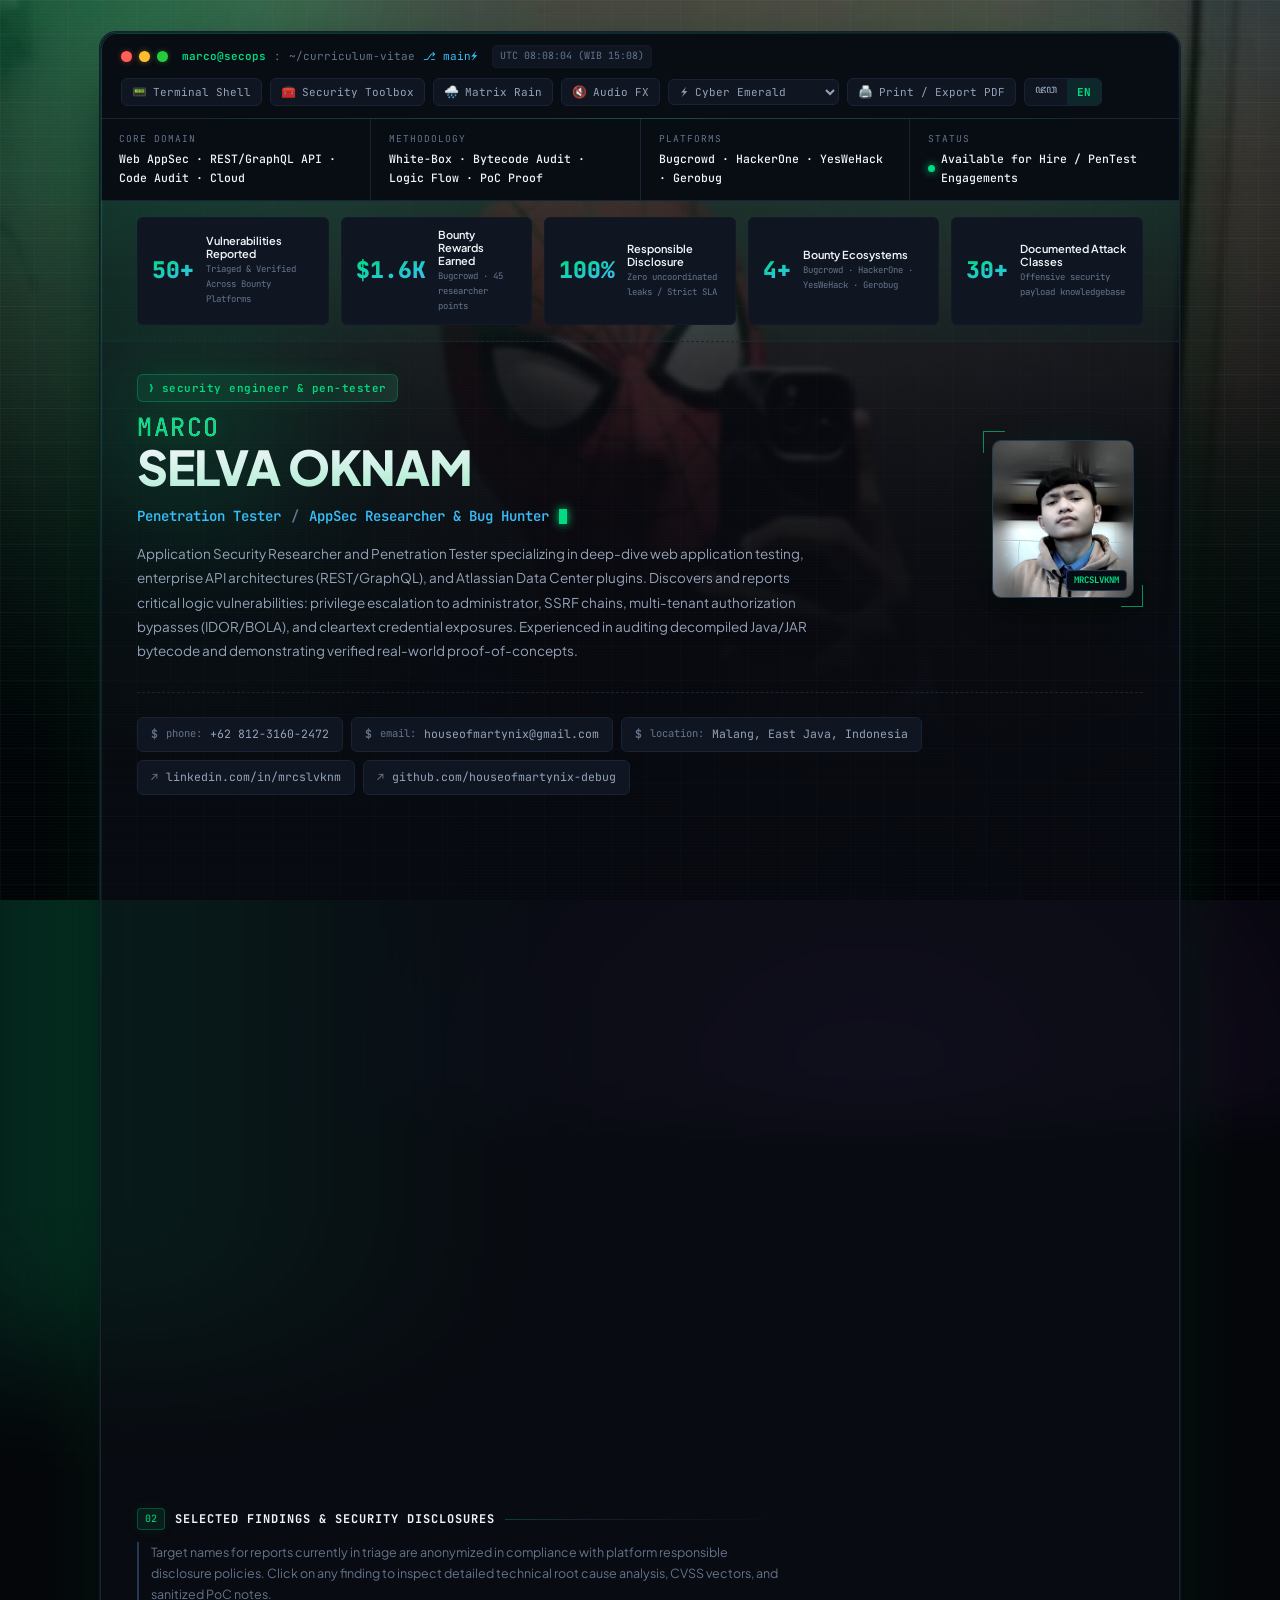
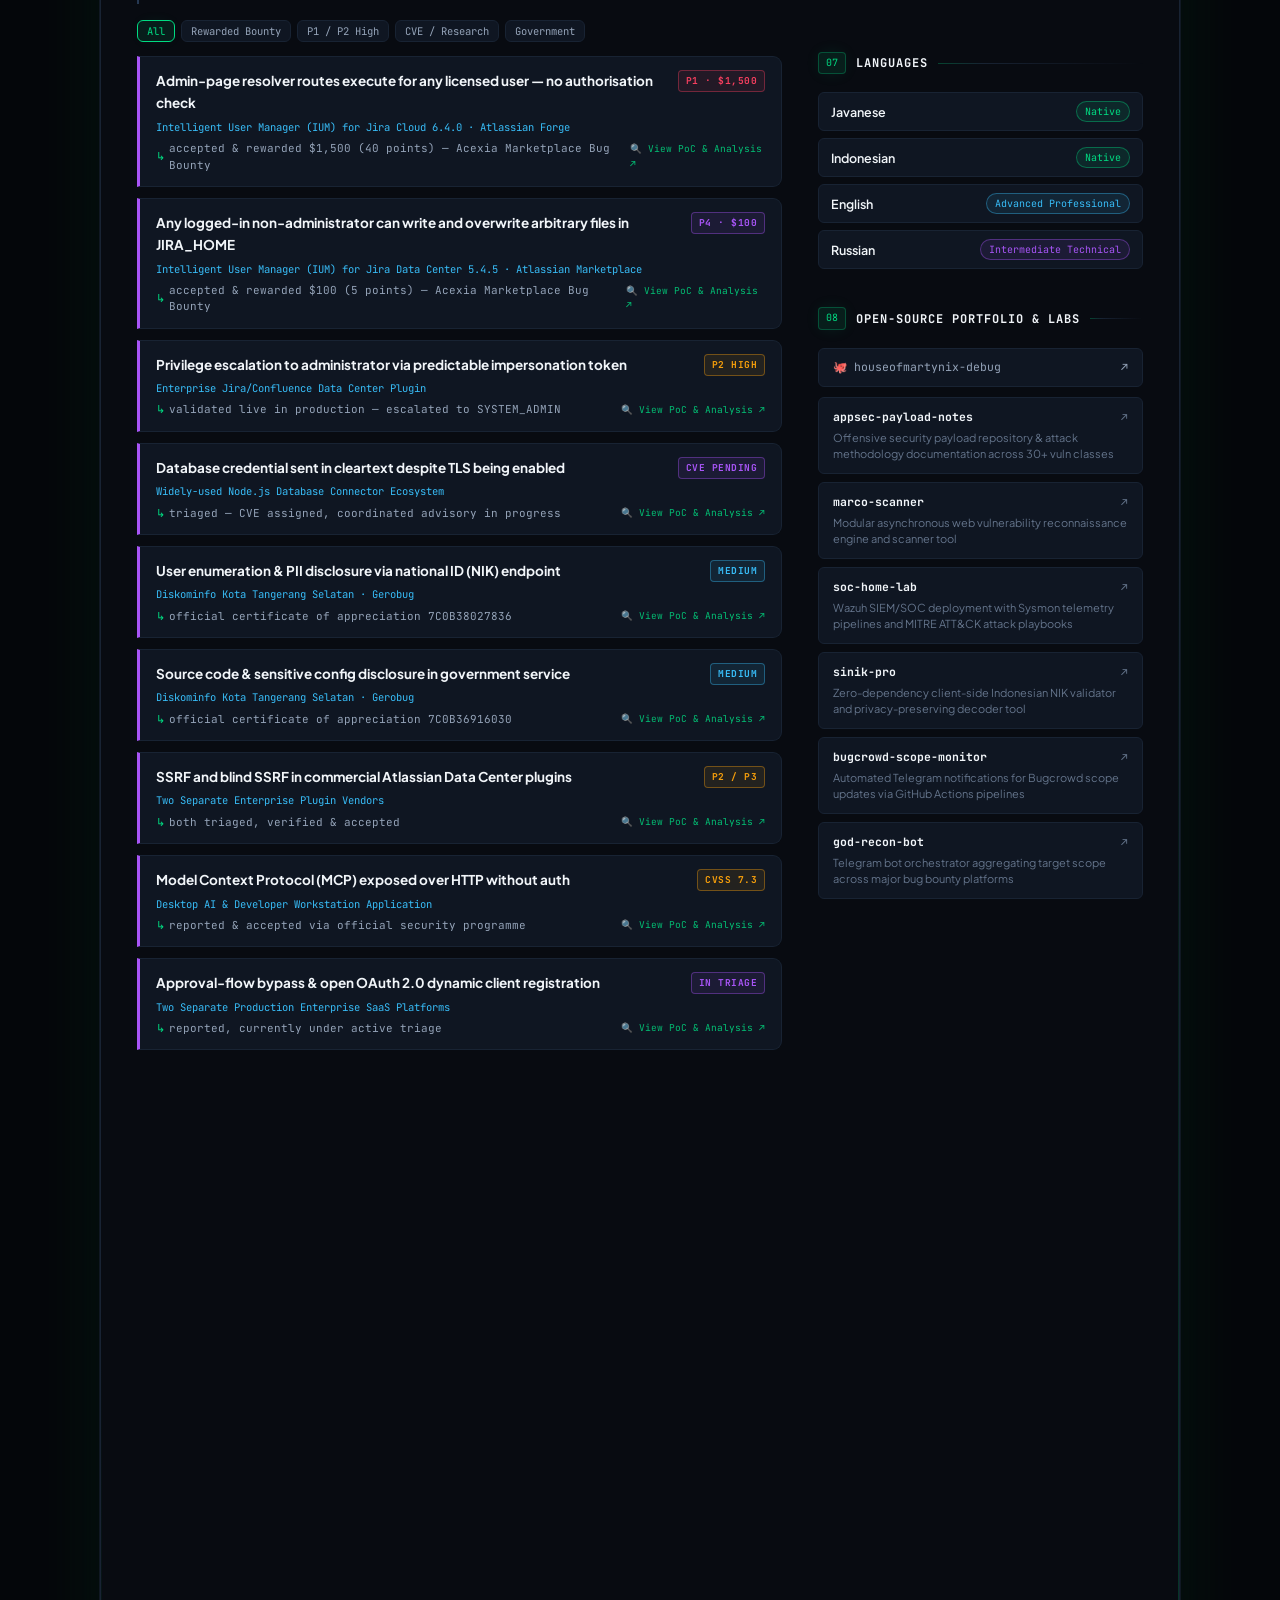
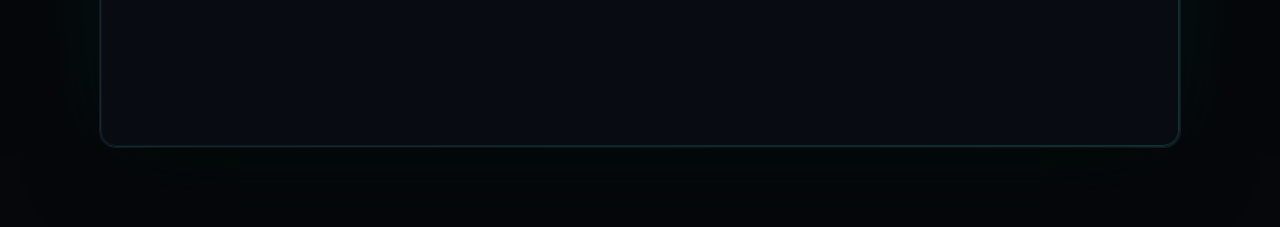
==== en/index.html @ aedea0de "Add the masked-portrait backdrop; correct FND-01 to P1 Critical Backdrop - New .ambient-photo layer " ====
<!DOCTYPE html>
<html lang="en">
<head>
<meta charset="UTF-8">
<meta name="viewport" content="width=device-width, initial-scale=1.0">
<title>Marco Selva Oknam — Penetration Tester · AppSec Researcher & Bug Hunter</title>
<meta name="description" content="Marco Selva Oknam — Application Security Researcher, Penetration Tester &amp; Bug Bounty Hunter.">
<link rel="preconnect" href="https://fonts.googleapis.com">
<link rel="preconnect" href="https://fonts.gstatic.com" crossorigin>
<link href="https://fonts.googleapis.com/css2?family=JetBrains+Mono:ital,wght@0,400;0,500;0,600;0,700;1,400&family=Plus+Jakarta+Sans:ital,wght@0,300;0,400;0,500;0,600;0,700;0,800;1,400&family=Noto+Sans+Javanese:wght@400;500;600;700&display=swap" rel="stylesheet">
<style>/* ==========================================================================
   MARCO SELVA OKNAM — ELITE CYBERSECURITY & DEV TERMINAL DESIGN SYSTEM
   --------------------------------------------------------------------------
   Layer map
     0. Reset & tokens
     1. Theme palettes (emerald · cyberpunk · stealth · amber · crimson · paper)
     2. Keyframes
     3. Ambient background stack (aurora → grid → scanline → vignette → grain)
     4. Chrome: shell, bars, telemetry, stats
     5. Content: hero, sections, cards, widgets
     6. Overlays: toolbox, modal, CLI drawer
     7. Responsive · reduced motion · print
   ========================================================================== */

*,*::before,*::after{margin:0;padding:0;box-sizing:border-box}

/* ==========================================================================
   1. THEME PALETTES
   ========================================================================== */

:root, [data-theme="emerald"]{
  --bg:#05070b;
  --bg-deep:#020306;
  --shell:#0b0f17;
  --glass:rgba(11,15,23,0.64);
  --bar:#080c13;
  --well:#080c12;
  --well-deep:#05080c;
  --panel:#0f1622;
  --panel-hover:#151e2e;
  --panel-active:#1b283d;
  --border:#182333;
  --border-focus:#253852;
  --border-subtle:#121a26;
  --overlay:rgba(2,4,8,0.84);

  --accent:#00dc82;
  --accent-dim:rgba(0,220,130,0.09);
  --accent-glow:rgba(0,220,130,0.28);
  --accent-text:#000000;

  --cyan:#38bdf8;
  --cyan-dim:rgba(56,189,248,0.09);

  --purple:#a855f7;
  --purple-dim:rgba(168,85,247,0.09);

  --amber:#f59e0b;
  --amber-dim:rgba(245,158,11,0.09);

  --rose:#f43f5e;
  --rose-dim:rgba(244,63,94,0.09);

  --text:#f1f5f9;
  --text-muted:#94a3b8;
  --text-dim:#64748b;
  --code-text:#e2e8f0;

  /* ambient background */
  --aurora-1:rgba(0,220,130,0.20);
  --aurora-2:rgba(56,189,248,0.15);
  --aurora-3:rgba(168,85,247,0.13);
  --grid-line:rgba(148,163,184,0.05);
  --grid-size:34px;
  --scan:rgba(255,255,255,0.016);
  --vignette:rgba(1,2,5,0.92);
  --grain:0.030;
  --sheen:rgba(255,255,255,0.055);
  --halo:rgba(0,220,130,0.22);

  /* Portrait backdrop. --bg-deep is per-theme, so the veil re-tints itself. */
  --photo-opacity:1;
  --photo-veil:color-mix(in srgb, var(--bg-deep) 82%, transparent);

  --mono:'JetBrains Mono','Space Mono','Noto Sans Javanese',SFMono-Regular,Consolas,monospace;
  --sans:'Plus Jakarta Sans','DM Sans','Noto Sans Javanese',-apple-system,BlinkMacSystemFont,'Segoe UI',Roboto,sans-serif;
  --jv:'Noto Sans Javanese','Plus Jakarta Sans',sans-serif;

  --radius-lg:16px;
  --radius-md:9px;
  --radius-sm:6px;
  --shadow-shell:0 28px 80px -18px rgba(0,0,0,0.9),0 0 0 1px var(--border);
  --transition:all 0.22s cubic-bezier(0.16,1,0.3,1);
}

[data-theme="cyberpunk"]{
  --bg:#06060f;
  --bg-deep:#030308;
  --shell:#0d0d1a;
  --glass:rgba(13,13,26,0.64);
  --bar:#0a0a16;
  --well:#0b0b18;
  --well-deep:#07070f;
  --panel:#131326;
  --panel-hover:#1c1c38;
  --panel-active:#25254a;
  --border:#242447;
  --border-focus:#41417a;
  --border-subtle:#181830;
  --overlay:rgba(4,4,12,0.85);

  --accent:#00f0ff;
  --accent-dim:rgba(0,240,255,0.12);
  --accent-glow:rgba(0,240,255,0.35);
  --accent-text:#070710;

  --cyan:#f43f5e;
  --cyan-dim:rgba(244,63,94,0.12);
  --purple:#c084fc;
  --purple-dim:rgba(192,132,252,0.12);
  --amber:#fbbf24;
  --amber-dim:rgba(251,191,36,0.12);
  --rose:#ff0055;
  --rose-dim:rgba(255,0,85,0.12);

  --text:#f8fafc;
  --text-muted:#a5b4fc;
  --text-dim:#6366f1;

  --aurora-1:rgba(0,240,255,0.22);
  --aurora-2:rgba(255,0,85,0.17);
  --aurora-3:rgba(192,132,252,0.17);
  --grid-line:rgba(129,140,248,0.06);
  --scan:rgba(0,240,255,0.020);
  --vignette:rgba(2,2,9,0.92);
  --grain:0.035;
  --halo:rgba(255,0,85,0.24);
}

[data-theme="stealth"]{
  --bg:#070a10;
  --bg-deep:#04060a;
  --shell:#0e131d;
  --glass:rgba(14,19,29,0.67);
  --bar:#0a0e16;
  --well:#0b1019;
  --well-deep:#070a10;
  --panel:#141b27;
  --panel-hover:#1c2536;
  --panel-active:#243046;
  --border:#1f293d;
  --border-focus:#334464;
  --border-subtle:#161f2e;
  --overlay:rgba(3,6,11,0.86);

  --accent:#60a5fa;
  --accent-dim:rgba(96,165,250,0.1);
  --accent-glow:rgba(96,165,250,0.3);
  --accent-text:#080b11;

  --cyan:#38bdf8;
  --cyan-dim:rgba(56,189,248,0.1);
  --purple:#818cf8;
  --purple-dim:rgba(129,140,248,0.1);
  --amber:#fbbf24;
  --amber-dim:rgba(251,191,36,0.1);
  --rose:#f87171;
  --rose-dim:rgba(248,113,113,0.1);

  --text:#f1f5f9;
  --text-muted:#94a3b8;
  --text-dim:#475569;

  --aurora-1:rgba(96,165,250,0.16);
  --aurora-2:rgba(129,140,248,0.13);
  --aurora-3:rgba(56,189,248,0.10);
  --grid-line:rgba(148,163,184,0.045);
  --scan:rgba(255,255,255,0.012);
  --vignette:rgba(2,4,8,0.92);
  --grain:0.026;
  --halo:rgba(129,140,248,0.20);
}

[data-theme="amber"]{
  --bg:#090703;
  --bg-deep:#050301;
  --shell:#120e06;
  --glass:rgba(18,14,6,0.67);
  --bar:#0e0b04;
  --well:#100c05;
  --well-deep:#0a0703;
  --panel:#1a1409;
  --panel-hover:#261e0f;
  --panel-active:#332814;
  --border:#2b200e;
  --border-focus:#4a3818;
  --border-subtle:#1e170a;
  --overlay:rgba(8,5,1,0.86);

  --accent:#fbbf24;
  --accent-dim:rgba(251,191,36,0.12);
  --accent-glow:rgba(251,191,36,0.35);
  --accent-text:#0a0804;

  --cyan:#fcd34d;
  --cyan-dim:rgba(252,211,77,0.12);
  --purple:#f59e0b;
  --purple-dim:rgba(245,158,11,0.12);
  --amber:#d97706;
  --amber-dim:rgba(217,119,6,0.12);
  --rose:#ef4444;
  --rose-dim:rgba(239,68,68,0.12);

  --text:#fef3c7;
  --text-muted:#d97706;
  --text-dim:#92400e;

  --aurora-1:rgba(251,191,36,0.18);
  --aurora-2:rgba(217,119,6,0.15);
  --aurora-3:rgba(239,68,68,0.11);
  --grid-line:rgba(251,191,36,0.05);
  --scan:rgba(251,191,36,0.028);
  --vignette:rgba(6,4,1,0.93);
  --grain:0.040;
  --halo:rgba(217,119,6,0.24);
}

[data-theme="crimson"]{
  --bg:#0a0407;
  --bg-deep:#050103;
  --shell:#150810;
  --glass:rgba(21,8,16,0.64);
  --bar:#0f050b;
  --well:#11060c;
  --well-deep:#090207;
  --panel:#1d0c16;
  --panel-hover:#28121e;
  --panel-active:#351829;
  --border:#331525;
  --border-focus:#54233c;
  --border-subtle:#230e19;
  --overlay:rgba(7,2,5,0.86);

  --accent:#ff3b5c;
  --accent-dim:rgba(255,59,92,0.11);
  --accent-glow:rgba(255,59,92,0.32);
  --accent-text:#0a0407;

  --cyan:#fb7185;
  --cyan-dim:rgba(251,113,133,0.11);
  --purple:#f472b6;
  --purple-dim:rgba(244,114,182,0.11);
  --amber:#fb923c;
  --amber-dim:rgba(251,146,60,0.11);
  --rose:#ef4444;
  --rose-dim:rgba(239,68,68,0.11);

  --text:#ffe4ec;
  --text-muted:#e2a8bb;
  --text-dim:#a4677f;

  --aurora-1:rgba(255,59,92,0.20);
  --aurora-2:rgba(244,114,182,0.15);
  --aurora-3:rgba(251,146,60,0.12);
  --grid-line:rgba(255,150,175,0.05);
  --scan:rgba(255,59,92,0.020);
  --vignette:rgba(5,1,3,0.93);
  --grain:0.034;
  --halo:rgba(244,114,182,0.22);
}

[data-theme="paper"]{
  --bg:#eef2f7;
  --bg-deep:#dde5ee;
  --shell:#ffffff;
  --glass:rgba(255,255,255,0.94);
  --bar:#eef2f7;
  --well:#ffffff;
  --well-deep:#f8fafc;
  --panel:#f1f5f9;
  --panel-hover:#e6edf5;
  --panel-active:#cbd5e1;
  --border:#cbd5e1;
  --border-focus:#94a3b8;
  --border-subtle:#e2e8f0;
  --overlay:rgba(15,23,42,0.45);

  --accent:#047857;
  --accent-dim:rgba(4,120,87,0.1);
  --accent-glow:rgba(4,120,87,0.25);
  --accent-text:#ffffff;

  --cyan:#0284c7;
  --cyan-dim:rgba(2,132,199,0.1);
  --purple:#7c3aed;
  --purple-dim:rgba(124,58,237,0.1);
  --amber:#b45309;
  --amber-dim:rgba(180,83,9,0.1);
  --rose:#e11d48;
  --rose-dim:rgba(225,29,72,0.1);

  --text:#0f172a;
  --text-muted:#334155;
  --text-dim:#64748b;
  --code-text:#1e293b;

  --aurora-1:rgba(4,120,87,0.13);
  --aurora-2:rgba(2,132,199,0.11);
  --aurora-3:rgba(124,58,237,0.09);
  --grid-line:rgba(15,23,42,0.04);
  --scan:rgba(15,23,42,0.008);
  --vignette:rgba(148,163,184,0.30);
  --grain:0.018;
  --sheen:rgba(15,23,42,0.045);
  --halo:rgba(4,120,87,0.18);
  /* Recruiter mode: the backdrop drops back to a whisper. */
  --photo-opacity:0.13;
  --shadow-shell:0 24px 50px -14px rgba(15,23,42,0.18),0 0 0 1px var(--border);
}

/* ==========================================================================
   2. KEYFRAMES
   ========================================================================== */

@keyframes fadeIn{from{opacity:0;transform:translateY(16px)}to{opacity:1;transform:translateY(0)}}
@keyframes blink{0%,100%{opacity:1}50%{opacity:0}}
@keyframes pulseLive{0%,100%{opacity:1;transform:scale(1)}50%{opacity:0.35;transform:scale(0.85)}}
@keyframes auroraDrift{
  0%  {transform:translate3d(0,0,0) scale(1)}
  33% {transform:translate3d(-3.5%,2.5%,0) scale(1.08)}
  66% {transform:translate3d(3%,-2%,0) scale(1.04)}
  100%{transform:translate3d(-1.5%,-3%,0) scale(1.1)}
}
@keyframes beamSweep{
  0%  {opacity:0.20;transform:translateX(-18%) rotate(8deg)}
  50% {opacity:0.45;transform:translateX(14%) rotate(8deg)}
  100%{opacity:0.20;transform:translateX(-18%) rotate(8deg)}
}
@keyframes sheenSweep{from{background-position:-60% 0}to{background-position:170% 0}}
@keyframes ringSpin{to{transform:rotate(1turn)}}
@keyframes haloPulse{0%,100%{opacity:0.55}50%{opacity:1}}
@keyframes scanDown{from{transform:translateY(-100%)}to{transform:translateY(400%)}}

/* ==========================================================================
   3. BASE + AMBIENT BACKGROUND STACK
   ========================================================================== */

html{
  scroll-behavior:smooth;
  scrollbar-color:var(--border-focus) var(--bg);
  scrollbar-width:thin;
}

body{
  color:var(--text);
  font-family:var(--sans);
  font-size:13.5px;
  line-height:1.65;
  min-height:100vh;
  -webkit-font-smoothing:antialiased;
  -moz-osx-font-smoothing:grayscale;
  position:relative;
  isolation:isolate;
  background-color:var(--bg);
  background-image:radial-gradient(140% 110% at 50% -20%,
      color-mix(in srgb, var(--bg) 82%, var(--accent)) 0%,
      var(--bg) 42%,
      var(--bg-deep) 100%);
  background-attachment:fixed;
  transition:background-color 0.4s ease;
}

/* Layer 0 — portrait backdrop (the image itself is injected by build.py).
   Sits under every other ambient layer; the veil keeps the centre, where the
   shell and its text live, dark enough to read against. */
.ambient-photo{
  position:fixed;
  inset:0;
  z-index:-3;
  pointer-events:none;
  background-size:cover;
  background-position:50% 6%;
  background-repeat:no-repeat;
  opacity:var(--photo-opacity);
}
.ambient-photo::after{
  content:'';
  position:absolute;
  inset:0;
  background:
    radial-gradient(95% 75% at 50% 14%, transparent 0%, transparent 34%, var(--photo-veil) 100%),
    linear-gradient(180deg, transparent 0%, transparent 42%, var(--photo-veil) 96%);
}

/* Layer A — drifting aurora field */
body::before{
  content:'';
  position:fixed;
  inset:-25%;
  z-index:-2;
  pointer-events:none;
  background:
    radial-gradient(38% 42% at 16% 12%, var(--aurora-1) 0%, transparent 64%),
    radial-gradient(34% 38% at 84% 6%,  var(--aurora-2) 0%, transparent 62%),
    radial-gradient(48% 50% at 62% 96%, var(--aurora-3) 0%, transparent 66%),
    radial-gradient(30% 30% at 92% 62%, var(--aurora-1) 0%, transparent 60%);
  filter:blur(30px) saturate(1.2);
  animation:auroraDrift 42s ease-in-out infinite alternate;
  will-change:transform;
}

/* Layer B — engineering grid + CRT scanline + vignette (grain is its own layer) */
body::after{
  content:'';
  position:fixed;
  inset:0;
  z-index:-1;
  pointer-events:none;
  background-image:
    linear-gradient(var(--grid-line) 1px, transparent 1px),
    linear-gradient(90deg, var(--grid-line) 1px, transparent 1px),
    repeating-linear-gradient(180deg, var(--scan) 0 1px, transparent 1px 3px),
    radial-gradient(120% 88% at 50% 4%, transparent 32%, var(--vignette) 100%);
  background-size:var(--grid-size) var(--grid-size), var(--grid-size) var(--grid-size), 100% 100%, 100% 100%;
}

/* Grain intensity rides on a theme token via a dedicated third layer */
.ambient-grain{
  position:fixed;
  inset:0;
  z-index:-1;
  pointer-events:none;
  opacity:var(--grain);
  mix-blend-mode:overlay;
  background-image:url("data:image/svg+xml,%3Csvg xmlns='http://www.w3.org/2000/svg' width='200' height='200'%3E%3Cfilter id='g'%3E%3CfeTurbulence type='fractalNoise' baseFrequency='0.75' numOctaves='4' stitchTiles='stitch'/%3E%3C/filter%3E%3Crect width='200' height='200' filter='url(%23g)'/%3E%3C/svg%3E");
}

/* Slow diagonal light beam sweeping the backdrop */
.ambient-beam{
  position:fixed;
  top:-30vh;
  left:-20vw;
  width:60vw;
  height:180vh;
  z-index:-2;
  pointer-events:none;
  background:linear-gradient(90deg, transparent, var(--halo), transparent);
  filter:blur(70px);
  animation:beamSweep 26s ease-in-out infinite;
  will-change:transform,opacity;
}

/* Background Matrix Canvas */
#matrixCanvas{
  position:fixed;
  top:0;
  left:0;
  width:100vw;
  height:100vh;
  pointer-events:none;
  z-index:-1;
  opacity:0.28;
  display:none;
}
body.matrix-active #matrixCanvas{display:block}

/* Reading-progress rail */
.scroll-progress{
  position:fixed;
  top:0;
  left:0;
  height:2px;
  width:0;
  z-index:9998;
  background:linear-gradient(90deg,var(--accent),var(--cyan),var(--purple));
  box-shadow:0 0 12px var(--accent-glow);
  transition:width 0.1s linear;
  pointer-events:none;
}

::selection{background:var(--accent);color:var(--accent-text)}

::-webkit-scrollbar{width:10px;height:10px}
::-webkit-scrollbar-track{background:var(--bg)}
::-webkit-scrollbar-thumb{
  background:linear-gradient(180deg,var(--border-focus),var(--border));
  border:2px solid var(--bg);
  border-radius:10px;
}
::-webkit-scrollbar-thumb:hover{background:var(--accent)}

:focus-visible{
  outline:2px solid var(--accent);
  outline-offset:2px;
  border-radius:4px;
}

/* Scroll-reveal (class applied by JS, so no-JS keeps everything visible) */
.reveal-item{
  opacity:0;
  transform:translateY(18px);
  transition:opacity 0.65s cubic-bezier(0.16,1,0.3,1),transform 0.65s cubic-bezier(0.16,1,0.3,1);
}
.reveal-item.in-view{opacity:1;transform:none}

/* Javanese Typography */
.jv{
  font-family:var(--jv);
  letter-spacing:0!important;
  line-height:2.25;
  word-break:normal;
  overflow-wrap:anywhere;
}

.cv-container{
  max-width:1120px;
  margin:0 auto;
  padding:32px 20px 80px;
  position:relative;
  z-index:1;
  animation:fadeIn 0.5s cubic-bezier(0.16,1,0.3,1) both;
}

/* ==========================================================================
   4. SHELL CHASSIS
   ========================================================================== */

.terminal-shell{
  background:var(--glass);
  /* Light blur on purpose: a heavy one smears the backdrop portrait into mush
     and the figure stops reading through the glass. */
  -webkit-backdrop-filter:blur(7px) saturate(1.5);
  backdrop-filter:blur(7px) saturate(1.5);
  border-radius:var(--radius-lg);
  box-shadow:var(--shadow-shell),0 0 90px -30px var(--halo);
  border:1px solid var(--border);
  overflow:hidden;
  position:relative;
}
/* Gradient hairline ring */
.terminal-shell::before{
  content:'';
  position:absolute;
  inset:0;
  border-radius:inherit;
  padding:1px;
  background:linear-gradient(140deg,var(--accent-glow) 0%,transparent 28%,transparent 68%,var(--halo) 100%);
  -webkit-mask:linear-gradient(#000 0 0) content-box,linear-gradient(#000 0 0);
  -webkit-mask-composite:xor;
  mask:linear-gradient(#000 0 0) content-box,linear-gradient(#000 0 0);
  mask-composite:exclude;
  pointer-events:none;
  z-index:5;
  animation:haloPulse 7s ease-in-out infinite;
}

/* TOP SHELL BAR */
.shell-bar{
  display:flex;
  justify-content:space-between;
  align-items:center;
  padding:12px 20px;
  background:var(--bar);
  border-bottom:1px solid var(--border);
  font-family:var(--mono);
  font-size:11.5px;
  color:var(--text-muted);
  user-select:none;
  flex-wrap:wrap;
  gap:10px;
  position:relative;
}
.shell-bar::after{
  content:'';
  position:absolute;
  left:0;
  right:0;
  bottom:-1px;
  height:1px;
  background:linear-gradient(90deg,transparent,var(--accent-glow),transparent);
  opacity:0.8;
}

.shell-bar-left{
  display:flex;
  align-items:center;
  gap:14px;
}

.shell-dots{
  display:flex;
  align-items:center;
  gap:7px;
}
.dot{
  width:11px;
  height:11px;
  border-radius:50%;
  transition:var(--transition);
}
.dot-red{background:#ff5f56;box-shadow:0 0 6px rgba(255,95,86,0.4)}
.dot-yellow{background:#ffbd2e;box-shadow:0 0 6px rgba(255,189,46,0.4)}
.dot-green{background:#27c93f;box-shadow:0 0 6px rgba(39,201,63,0.4)}
.shell-dots:hover .dot{transform:scale(1.12)}

.shell-path{
  display:flex;
  align-items:center;
  gap:8px;
  font-size:11px;
  color:var(--text-dim);
}
.shell-path .user{color:var(--accent);font-weight:600}
.shell-path .branch{color:var(--cyan);display:inline-flex;align-items:center;gap:4px}
.shell-clock{
  font-family:var(--mono);
  font-size:10px;
  color:var(--text-dim);
  background:var(--panel);
  padding:2px 7px;
  border-radius:4px;
  border:1px solid var(--border-subtle);
  font-variant-numeric:tabular-nums;
}

.shell-actions{
  display:flex;
  align-items:center;
  gap:8px;
  flex-wrap:wrap;
}

.action-btn{
  display:inline-flex;
  align-items:center;
  gap:6px;
  background:var(--panel);
  border:1px solid var(--border);
  border-radius:var(--radius-sm);
  padding:5px 10px;
  font-family:var(--mono);
  font-size:11px;
  color:var(--text-muted);
  cursor:pointer;
  text-decoration:none;
  transition:var(--transition);
}
.action-btn:hover, .action-btn.active{
  background:var(--panel-hover);
  border-color:var(--accent);
  color:var(--accent);
  box-shadow:0 0 0 1px var(--accent-dim),0 6px 18px -8px var(--accent-glow);
  transform:translateY(-1px);
}
.action-btn .btn-icon{font-size:12px}

/* Theme Dropdown / Selector */
.theme-select{
  background:var(--panel);
  border:1px solid var(--border);
  border-radius:var(--radius-sm);
  padding:4px 8px;
  font-family:var(--mono);
  font-size:11px;
  color:var(--text-muted);
  cursor:pointer;
  outline:none;
  transition:var(--transition);
}
.theme-select:hover, .theme-select:focus{
  border-color:var(--accent);
  color:var(--accent);
}
.theme-select option{background:var(--shell);color:var(--text)}

.lang-switch{
  display:inline-flex;
  border:1px solid var(--border);
  border-radius:var(--radius-sm);
  overflow:hidden;
  background:var(--panel);
}
.lang-switch a{
  padding:4px 10px;
  font-family:var(--mono);
  font-size:11px;
  color:var(--text-muted);
  text-decoration:none;
  transition:var(--transition);
}
.lang-switch a:hover{color:var(--accent)}
.lang-switch a.on{background:var(--accent-dim);color:var(--accent);font-weight:700}
.lang-switch a.jvlbl{font-family:var(--jv);font-size:11.5px;letter-spacing:0;line-height:1.6}

/* TELEMETRY HUD STRIP */
.telemetry-strip{
  display:grid;
  grid-template-columns:repeat(auto-fit,minmax(210px,1fr));
  gap:1px;
  background:var(--border);
  border-bottom:1px solid var(--border);
}
.telem-cell{
  background:var(--bar);
  padding:12px 18px;
  display:flex;
  flex-direction:column;
  gap:3px;
  transition:var(--transition);
  position:relative;
  overflow:hidden;
}
.telem-cell::before{
  content:'';
  position:absolute;
  left:0;
  top:0;
  bottom:0;
  width:2px;
  background:var(--accent);
  transform:scaleY(0);
  transform-origin:top;
  transition:transform 0.3s cubic-bezier(0.16,1,0.3,1);
}
.telem-cell:hover{background:var(--panel)}
.telem-cell:hover::before{transform:scaleY(1)}
.telem-key{
  font-family:var(--mono);
  font-size:9.5px;
  text-transform:uppercase;
  letter-spacing:1px;
  color:var(--text-dim);
}
.telem-val{
  font-family:var(--mono);
  font-size:11.5px;
  color:var(--text);
  font-weight:500;
  display:flex;
  align-items:center;
  gap:6px;
}
.live-pulse{
  width:7px;
  height:7px;
  border-radius:50%;
  background:var(--accent);
  box-shadow:0 0 8px var(--accent);
  animation:pulseLive 2s infinite ease-in-out;
  flex-shrink:0;
}

/* STATS COUNTER STRIP */
.stats-banner{
  display:grid;
  grid-template-columns:repeat(auto-fit,minmax(180px,1fr));
  gap:12px;
  padding:16px 36px;
  background:linear-gradient(180deg,var(--accent-dim),transparent 140%);
  border-bottom:1px dashed var(--border);
}
.stat-card{
  background:var(--panel);
  border:1px solid var(--border-subtle);
  border-radius:var(--radius-sm);
  padding:10px 14px;
  display:flex;
  align-items:center;
  gap:12px;
  transition:var(--transition);
  position:relative;
  overflow:hidden;
}
.stat-card:hover{
  border-color:var(--accent);
  transform:translateY(-3px);
  box-shadow:0 14px 30px -18px var(--accent-glow);
}
.stat-num{
  font-family:var(--mono);
  font-size:23px;
  font-weight:800;
  line-height:1;
  background:linear-gradient(160deg,var(--accent),var(--cyan));
  -webkit-background-clip:text;
  background-clip:text;
  -webkit-text-fill-color:transparent;
  font-variant-numeric:tabular-nums;
}
.stat-info{
  display:flex;
  flex-direction:column;
  gap:2px;
}
.stat-title{
  font-size:11px;
  font-weight:600;
  color:var(--text);
  line-height:1.2;
}
.stat-sub{
  font-family:var(--mono);
  font-size:9px;
  color:var(--text-dim);
}

/* SHELL CONTENT BODY */
.shell-content{
  padding:32px 36px 48px;
  position:relative;
}

/* ==========================================================================
   5. HERO
   ========================================================================== */

.hero-header{
  display:grid;
  grid-template-columns:1fr auto;
  gap:32px;
  align-items:center;
  padding-bottom:28px;
  border-bottom:1px dashed var(--border);
  margin-bottom:24px;
  position:relative;
}
.hero-header::before{
  content:'';
  position:absolute;
  top:-40px;
  left:-60px;
  width:340px;
  height:220px;
  background:radial-gradient(circle at 30% 40%, var(--accent-glow), transparent 68%);
  filter:blur(46px);
  opacity:0.5;
  pointer-events:none;
  z-index:-1;
}

.hero-tag{
  display:inline-flex;
  align-items:center;
  gap:6px;
  font-family:var(--mono);
  font-size:11px;
  color:var(--accent);
  background:var(--accent-dim);
  border:1px solid var(--accent-glow);
  padding:4px 10px;
  border-radius:var(--radius-sm);
  margin-bottom:12px;
  font-weight:600;
  letter-spacing:0.5px;
  position:relative;
  overflow:hidden;
  box-shadow:0 0 24px -10px var(--accent-glow);
}
.hero-tag::before{content:'❯ ';opacity:0.85}
.hero-tag::after{
  content:'';
  position:absolute;
  inset:0;
  background:linear-gradient(115deg,transparent 35%,var(--sheen) 50%,transparent 65%);
  background-size:220% 100%;
  animation:sheenSweep 5.5s ease-in-out infinite;
  pointer-events:none;
}

.hero-name{
  font-family:var(--sans);
  font-size:clamp(30px,4.5vw,48px);
  font-weight:800;
  letter-spacing:-1.2px;
  line-height:1.06;
  color:var(--text);
  background:linear-gradient(178deg,var(--text) 30%,color-mix(in srgb,var(--text) 42%,var(--accent)) 120%);
  -webkit-background-clip:text;
  background-clip:text;
  -webkit-text-fill-color:transparent;
}
.hero-name span.given{
  color:var(--accent);
  -webkit-text-fill-color:var(--accent);
  font-weight:400;
  font-size:0.52em;
  display:block;
  letter-spacing:1.5px;
  text-transform:uppercase;
  font-family:var(--mono);
  margin-bottom:2px;
  text-shadow:0 0 22px var(--accent-glow);
}

.role-banner{
  margin-top:12px;
  display:flex;
  align-items:center;
  gap:10px;
  flex-wrap:wrap;
  font-family:var(--mono);
  font-size:14px;
  color:var(--cyan);
  font-weight:600;
}
.role-banner .sep{color:var(--text-dim)}
.cursor{
  display:inline-block;
  width:8px;
  height:15px;
  background:var(--accent);
  box-shadow:0 0 10px var(--accent);
  animation:blink 1.1s step-end infinite;
  vertical-align:middle;
}

.hero-bio{
  margin-top:14px;
  font-size:13.5px;
  line-height:1.8;
  color:var(--text-muted);
  max-width:680px;
}

/* AVATAR FRAME — HUD bracket treatment */
.avatar-wrapper{
  position:relative;
  flex-shrink:0;
  padding:9px;
}
.avatar-wrapper::before,
.avatar-wrapper::after{
  content:'';
  position:absolute;
  width:22px;
  height:22px;
  border:1.5px solid var(--accent);
  opacity:0.65;
  transition:var(--transition);
  pointer-events:none;
}
.avatar-wrapper::before{top:0;left:0;border-right:none;border-bottom:none}
.avatar-wrapper::after{bottom:0;right:0;border-left:none;border-top:none}
.avatar-wrapper:hover::before,
.avatar-wrapper:hover::after{opacity:1;width:30px;height:30px}

.avatar-frame{
  width:142px;
  height:158px;
  border-radius:var(--radius-md);
  overflow:hidden;
  position:relative;
  border:1px solid var(--border-focus);
  background:var(--panel);
  box-shadow:0 12px 32px rgba(0,0,0,0.6),0 0 40px -18px var(--accent-glow);
}
.avatar-frame img{
  width:100%;
  height:100%;
  object-fit:cover;
  object-position:center top;
  display:block;
  filter:grayscale(12%) contrast(1.06);
  transition:var(--transition);
}
.avatar-frame:hover img{filter:grayscale(0%) contrast(1.1);transform:scale(1.04)}
/* CRT scan pass over the portrait */
.avatar-frame::after{
  content:'';
  position:absolute;
  left:0;
  right:0;
  top:0;
  height:26%;
  background:linear-gradient(180deg,transparent,var(--accent-dim),transparent);
  opacity:0;
  pointer-events:none;
}
.avatar-frame:hover::after{opacity:1;animation:scanDown 1.8s linear infinite}
.avatar-tag{
  position:absolute;
  bottom:6px;
  right:6px;
  background:var(--bar);
  border:1px solid var(--border-focus);
  padding:2px 7px;
  border-radius:4px;
  font-family:var(--mono);
  font-size:9px;
  font-weight:700;
  color:var(--accent);
  z-index:2;
}

/* CLI CONTACT BAR */
.cli-contact{
  display:flex;
  flex-wrap:wrap;
  gap:8px;
  margin-bottom:32px;
  font-family:var(--mono);
}
.cmd-pill{
  display:inline-flex;
  align-items:center;
  gap:8px;
  background:var(--panel);
  border:1px solid var(--border);
  border-radius:var(--radius-sm);
  padding:7px 13px;
  font-size:11.5px;
  color:var(--text-muted);
  text-decoration:none;
  transition:var(--transition);
  position:relative;
  cursor:pointer;
  overflow:hidden;
}
.cmd-pill:hover{
  background:var(--panel-hover);
  border-color:var(--accent);
  color:var(--accent);
  transform:translateY(-2px);
  box-shadow:0 10px 24px -14px var(--accent-glow);
}
.cmd-pill .prefix{color:var(--text-dim);font-weight:700}
.cmd-pill:hover .prefix{color:var(--accent)}
.cmd-pill .lbl{color:var(--text-dim);font-size:10.5px}

.toast{
  position:absolute;
  top:-28px;
  left:50%;
  transform:translateX(-50%);
  background:var(--accent);
  color:var(--accent-text);
  font-family:var(--mono);
  font-size:10px;
  font-weight:700;
  padding:3px 8px;
  border-radius:4px;
  opacity:0;
  pointer-events:none;
  transition:opacity 0.2s ease, transform 0.2s ease;
  white-space:nowrap;
  box-shadow:0 4px 12px rgba(0,0,0,0.5);
}
.toast.show{
  opacity:1;
  transform:translateX(-50%) translateY(-2px);
}

/* ==========================================================================
   6. TOOLBOX DRAWER
   ========================================================================== */

.cyber-toolbox{
  background:var(--panel);
  border:1px solid var(--border-focus);
  border-radius:var(--radius-md);
  margin-bottom:32px;
  overflow:hidden;
  display:none;
  animation:fadeIn 0.3s ease;
}
.cyber-toolbox.open{display:block}

.toolbox-head{
  display:flex;
  justify-content:space-between;
  align-items:center;
  padding:12px 18px;
  background:var(--bar);
  border-bottom:1px solid var(--border);
  flex-wrap:wrap;
  gap:8px;
}
.toolbox-title{
  font-family:var(--mono);
  font-size:12px;
  font-weight:700;
  color:var(--accent);
  display:flex;
  align-items:center;
  gap:8px;
}
.toolbox-tabs{
  display:flex;
  gap:6px;
  flex-wrap:wrap;
}
.tb-tab-btn{
  background:transparent;
  border:1px solid var(--border);
  border-radius:var(--radius-sm);
  padding:4px 10px;
  font-family:var(--mono);
  font-size:10.5px;
  color:var(--text-muted);
  cursor:pointer;
  transition:var(--transition);
}
.tb-tab-btn:hover, .tb-tab-btn.active{
  background:var(--accent-dim);
  border-color:var(--accent);
  color:var(--accent);
}
.toolbox-body{
  padding:18px;
}
.tool-pane{display:none}
.tool-pane.active{display:block}
.tool-input{
  width:100%;
  background:var(--well);
  border:1px solid var(--border);
  border-radius:var(--radius-sm);
  padding:10px 12px;
  font-family:var(--mono);
  font-size:11.5px;
  color:var(--text);
  margin-bottom:10px;
  outline:none;
  resize:vertical;
  transition:var(--transition);
}
.tool-input::placeholder{color:var(--text-dim)}
.tool-input:focus{border-color:var(--accent);box-shadow:0 0 0 3px var(--accent-dim)}
.tool-output{
  background:var(--well-deep);
  border:1px solid var(--border-subtle);
  border-radius:var(--radius-sm);
  padding:12px;
  font-family:var(--mono);
  font-size:11px;
  color:var(--cyan);
  white-space:pre-wrap;
  word-break:break-all;
  max-height:220px;
  overflow-y:auto;
}
.tool-actions-row{
  display:flex;
  gap:8px;
  margin-bottom:10px;
  flex-wrap:wrap;
}

/* ==========================================================================
   7. MAIN GRID & SECTIONS
   ========================================================================== */

.main-grid{
  display:grid;
  grid-template-columns:1fr 325px;
  gap:36px;
}

.section{margin-bottom:38px}
.sec-header{
  display:flex;
  align-items:center;
  gap:10px;
  margin-bottom:18px;
}
.sec-num{
  font-family:var(--mono);
  font-size:10px;
  color:var(--accent);
  background:var(--accent-dim);
  padding:2px 7px;
  border-radius:4px;
  border:1px solid var(--accent-glow);
  box-shadow:0 0 18px -6px var(--accent-glow);
}
.sec-title{
  font-family:var(--mono);
  font-size:13px;
  font-weight:700;
  text-transform:uppercase;
  letter-spacing:1px;
  color:var(--text);
  white-space:nowrap;
}
.sec-divider{
  flex:1;
  height:1px;
  background:linear-gradient(90deg,var(--accent-glow),var(--border) 22%,transparent);
}
.sec-callout{
  font-size:12px;
  color:var(--text-dim);
  border-left:2px solid var(--border-focus);
  padding-left:12px;
  margin:-6px 0 16px;
  line-height:1.75;
}

/* FILTER CHIPS */
.filter-bar{
  display:flex;
  gap:6px;
  margin-bottom:14px;
  flex-wrap:wrap;
}
.filter-chip{
  font-family:var(--mono);
  font-size:10.5px;
  padding:3px 9px;
  background:var(--panel);
  border:1px solid var(--border);
  border-radius:var(--radius-sm);
  color:var(--text-muted);
  cursor:pointer;
  transition:var(--transition);
}
.filter-chip:hover, .filter-chip.active{
  border-color:var(--accent);
  color:var(--accent);
  background:var(--accent-dim);
  box-shadow:0 0 16px -8px var(--accent-glow);
}

/* TIMELINE: EXPERIENCE */
.timeline-list{
  position:relative;
  padding-left:18px;
}
.timeline-list::before{
  content:'';
  position:absolute;
  left:0;
  top:8px;
  bottom:8px;
  width:1px;
  background:linear-gradient(180deg,var(--accent),color-mix(in srgb,var(--accent) 8%,transparent));
}
.timeline-item{
  position:relative;
  padding-bottom:24px;
}
.timeline-item:last-child{padding-bottom:4px}
.timeline-item::after{
  content:'';
  position:absolute;
  left:-21px;
  top:6px;
  width:7px;
  height:7px;
  border-radius:50%;
  background:var(--accent);
  box-shadow:0 0 8px var(--accent);
  transition:var(--transition);
}
.timeline-item:hover::after{transform:scale(1.5);box-shadow:0 0 16px var(--accent)}

.t-meta{
  display:flex;
  justify-content:space-between;
  align-items:center;
  gap:10px;
  flex-wrap:wrap;
  margin-bottom:3px;
}
.t-role{
  font-size:14.5px;
  font-weight:700;
  color:var(--text);
}
.t-period{
  font-family:var(--mono);
  font-size:10.5px;
  color:var(--text-dim);
  background:var(--panel);
  border:1px solid var(--border);
  padding:2px 8px;
  border-radius:var(--radius-sm);
  white-space:nowrap;
}
.t-company{
  font-family:var(--mono);
  font-size:11px;
  color:var(--cyan);
  margin-bottom:7px;
}
.t-desc{
  font-size:13px;
  color:var(--text-muted);
  line-height:1.75;
}

/* FINDINGS & HALL OF FAME CARDS */
.finding-card{
  background:var(--panel);
  border:1px solid var(--border);
  border-left:3px solid var(--purple);
  border-radius:0 var(--radius-md) var(--radius-md) 0;
  padding:13px 16px;
  margin-bottom:11px;
  transition:var(--transition);
  cursor:pointer;
  position:relative;
  overflow:hidden;
}
.finding-card:hover{
  background:var(--panel-hover);
  border-color:var(--border-focus);
  border-left-color:var(--accent);
  transform:translateX(4px);
  box-shadow:-6px 10px 28px -18px var(--accent-glow);
}
/* Light sheen sweep shared by the card family */
.finding-card::after,
.cert-item::after,
.edu-box::after,
.repo-card::after{
  content:'';
  position:absolute;
  inset:0;
  pointer-events:none;
  background:linear-gradient(115deg,transparent 38%,var(--sheen) 50%,transparent 62%);
  background-size:220% 100%;
  opacity:0;
  transition:opacity 0.3s ease;
}
.finding-card:hover::after,
.cert-item:hover::after,
.edu-box:hover::after,
.repo-card:hover::after{opacity:1;animation:sheenSweep 0.9s ease}
.f-head{
  display:flex;
  justify-content:space-between;
  align-items:flex-start;
  gap:8px;
  margin-bottom:4px;
}
.f-title{
  font-size:13.5px;
  font-weight:700;
  color:var(--text);
}
.f-target{
  font-family:var(--mono);
  font-size:10.5px;
  color:var(--cyan);
  margin-bottom:4px;
}
.f-proof{
  font-family:var(--mono);
  font-size:10.5px;
  color:var(--text-muted);
  display:flex;
  align-items:center;
  justify-content:space-between;
  gap:4px;
}
.f-proof-left{
  display:inline-flex;
  align-items:center;
  gap:4px;
}
.f-proof-left::before{content:'↳ ';color:var(--accent)}
.f-poc-link{
  font-size:9.5px;
  color:var(--accent);
  opacity:0.85;
}
.finding-card:hover .f-poc-link{opacity:1;text-decoration:underline}

/* SEVERITY CHIPS */
.sev-chip{
  font-family:var(--mono);
  font-size:9.5px;
  font-weight:700;
  padding:2px 7px;
  border-radius:4px;
  text-transform:uppercase;
  letter-spacing:0.5px;
  white-space:nowrap;
}
.sev-p1{background:var(--rose-dim);color:var(--rose);border:1px solid color-mix(in srgb,var(--rose) 38%,transparent)}
.sev-p2{background:var(--amber-dim);color:var(--amber);border:1px solid color-mix(in srgb,var(--amber) 38%,transparent)}
.sev-p3{background:var(--cyan-dim);color:var(--cyan);border:1px solid color-mix(in srgb,var(--cyan) 38%,transparent)}
.sev-p4{background:var(--purple-dim);color:var(--purple);border:1px solid color-mix(in srgb,var(--purple) 38%,transparent)}

/* CERTIFICATIONS */
.cert-item{
  background:var(--panel);
  border:1px solid var(--border);
  border-left:3px solid var(--accent);
  border-radius:0 var(--radius-md) var(--radius-md) 0;
  padding:12px 16px;
  margin-bottom:10px;
  transition:var(--transition);
  position:relative;
  overflow:hidden;
}
.cert-item:hover{
  background:var(--panel-hover);
  border-left-color:var(--cyan);
  transform:translateX(4px);
}
.c-name{font-size:13.5px;font-weight:700;color:var(--text);margin-bottom:2px}
.c-issuer{font-family:var(--mono);font-size:10.5px;color:var(--cyan);margin-bottom:3px}
.c-id{font-family:var(--mono);font-size:9.5px;color:var(--text-dim)}
.c-id span{color:var(--accent);font-weight:600}

/* EDUCATION */
.edu-box{
  background:var(--panel);
  border:1px solid var(--border);
  border-left:3px solid var(--purple);
  border-radius:0 var(--radius-md) var(--radius-md) 0;
  padding:14px 16px;
  transition:var(--transition);
  position:relative;
  overflow:hidden;
}
.edu-box:hover{
  background:var(--panel-hover);
  transform:translateX(4px);
}
.edu-title{font-size:13.5px;font-weight:700;color:var(--text);margin-bottom:3px}
.edu-inst{font-family:var(--mono);font-size:11px;color:var(--purple);margin-bottom:3px}
.edu-grad{font-family:var(--mono);font-size:10.5px;color:var(--text-dim)}

/* RIGHT COLUMN WIDGETS */
.skill-box{
  background:var(--panel);
  border:1px solid var(--border);
  border-radius:var(--radius-md);
  padding:14px 16px;
  margin-bottom:14px;
  transition:var(--transition);
}
.skill-box:hover{border-color:var(--border-focus)}
.skill-row{
  padding:9px 0;
  border-bottom:1px solid var(--border-subtle);
}
.skill-row:last-child{border-bottom:none;padding-bottom:2px}
.skill-label{
  font-size:12.5px;
  font-weight:700;
  color:var(--text);
  margin-bottom:2px;
  display:flex;
  align-items:center;
  gap:6px;
}
.skill-label::before{content:'▹';color:var(--accent);font-size:10px}
.skill-tags{
  font-family:var(--mono);
  font-size:10px;
  color:var(--text-dim);
  letter-spacing:0.2px;
  line-height:1.5;
}

/* COMPETENCY PILLS */
.comp-cloud{display:flex;flex-wrap:wrap;gap:6px}
.comp-badge{
  font-family:var(--mono);
  font-size:11px;
  padding:4px 10px;
  background:var(--panel);
  border:1px solid var(--border);
  border-radius:var(--radius-sm);
  color:var(--text-muted);
  transition:var(--transition);
  cursor:default;
}
.comp-badge:hover{
  border-color:var(--accent);
  color:var(--accent);
  background:var(--accent-dim);
  transform:translateY(-2px);
  box-shadow:0 8px 18px -12px var(--accent-glow);
}

/* LANGUAGES */
.lang-row{
  display:flex;
  justify-content:space-between;
  align-items:center;
  padding:8px 12px;
  background:var(--panel);
  border:1px solid var(--border);
  border-radius:var(--radius-sm);
  margin-bottom:7px;
  transition:var(--transition);
}
.lang-row:hover{border-color:var(--border-focus)}
.lang-name{font-size:12.5px;font-weight:600;color:var(--text)}
.lang-tag{
  font-family:var(--mono);
  font-size:10px;
  padding:2px 8px;
  border-radius:12px;
  border:1px solid;
}
.lang-tag.native{color:var(--accent);border-color:color-mix(in srgb,var(--accent) 38%,transparent);background:var(--accent-dim)}
.lang-tag.advanced{color:var(--cyan);border-color:color-mix(in srgb,var(--cyan) 38%,transparent);background:var(--cyan-dim)}
.lang-tag.inter{color:var(--purple);border-color:color-mix(in srgb,var(--purple) 38%,transparent);background:var(--purple-dim)}

/* PORTFOLIO REPOS */
.repo-btn-head{
  display:flex;
  align-items:center;
  justify-content:space-between;
  background:var(--panel);
  border:1px solid var(--border);
  border-radius:var(--radius-sm);
  padding:9px 14px;
  font-family:var(--mono);
  font-size:11.5px;
  color:var(--text-muted);
  text-decoration:none;
  transition:var(--transition);
  margin-bottom:10px;
}
.repo-btn-head:hover{
  border-color:var(--accent);
  color:var(--accent);
  background:var(--panel-hover);
}

.repo-card{
  display:block;
  background:var(--panel);
  border:1px solid var(--border);
  border-radius:var(--radius-sm);
  padding:10px 14px;
  margin-bottom:8px;
  text-decoration:none;
  transition:var(--transition);
  position:relative;
  overflow:hidden;
}
.repo-card:hover{
  background:var(--panel-hover);
  border-color:var(--accent);
  transform:translateX(4px);
  box-shadow:-4px 8px 22px -16px var(--accent-glow);
}
.repo-name{
  display:flex;
  align-items:center;
  justify-content:space-between;
  font-family:var(--mono);
  font-size:11.5px;
  font-weight:700;
  color:var(--text);
  margin-bottom:3px;
}
.repo-card:hover .repo-name{color:var(--accent)}
.repo-arrow{font-size:11px;color:var(--text-dim);transition:transform 0.2s}
.repo-card:hover .repo-arrow{color:var(--accent);transform:translateX(3px)}
.repo-desc{
  font-size:11px;
  color:var(--text-dim);
  line-height:1.5;
}

/* ==========================================================================
   8. MODAL & CLI DRAWER
   ========================================================================== */

.cyber-modal-overlay{
  position:fixed;
  top:0;
  left:0;
  width:100vw;
  height:100vh;
  background:var(--overlay);
  -webkit-backdrop-filter:blur(6px);
  backdrop-filter:blur(6px);
  z-index:9999;
  display:none;
  align-items:center;
  justify-content:center;
  padding:20px;
  animation:fadeIn 0.2s ease;
}
.cyber-modal-overlay.open{display:flex}
.cyber-modal{
  background:var(--shell);
  border:1px solid var(--border-focus);
  border-radius:var(--radius-lg);
  max-width:760px;
  width:100%;
  max-height:90vh;
  overflow-y:auto;
  box-shadow:0 30px 80px rgba(0,0,0,0.9),0 0 60px -24px var(--accent-glow);
  position:relative;
}
.modal-header{
  display:flex;
  justify-content:space-between;
  align-items:center;
  padding:14px 20px;
  background:var(--bar);
  border-bottom:1px solid var(--border);
  position:sticky;
  top:0;
  z-index:2;
}
.modal-title-box{display:flex;align-items:center;gap:10px}
.modal-close{
  background:var(--panel);
  border:1px solid var(--border);
  color:var(--text-muted);
  width:28px;
  height:28px;
  border-radius:4px;
  display:inline-flex;
  align-items:center;
  justify-content:center;
  cursor:pointer;
  font-family:var(--mono);
  font-size:14px;
  transition:var(--transition);
  flex-shrink:0;
}
.modal-close:hover{border-color:var(--rose);color:var(--rose)}
.modal-body{
  padding:24px;
}
.modal-field{
  margin-bottom:18px;
}
.modal-label{
  font-family:var(--mono);
  font-size:10.5px;
  text-transform:uppercase;
  letter-spacing:1px;
  color:var(--text-dim);
  margin-bottom:4px;
}
.modal-val{
  font-size:13px;
  color:var(--text);
  line-height:1.7;
}
.modal-code{
  background:var(--well-deep);
  border:1px solid var(--border);
  border-radius:var(--radius-sm);
  padding:12px;
  font-family:var(--mono);
  font-size:11px;
  color:var(--code-text);
  white-space:pre-wrap;
  word-break:break-all;
}

/* FLOATING CLI TERMINAL CONSOLE DRAWER */
.cli-drawer{
  position:fixed;
  bottom:0;
  right:20px;
  width:580px;
  max-width:calc(100vw - 40px);
  background:var(--glass);
  -webkit-backdrop-filter:blur(18px) saturate(1.2);
  backdrop-filter:blur(18px) saturate(1.2);
  border:1px solid var(--border-focus);
  border-bottom:none;
  border-radius:var(--radius-md) var(--radius-md) 0 0;
  box-shadow:0 -10px 40px rgba(0,0,0,0.8),0 0 60px -30px var(--accent-glow);
  z-index:999;
  display:none;
  animation:fadeIn 0.2s ease;
}
.cli-drawer.open{display:block}
.cli-drawer-head{
  display:flex;
  justify-content:space-between;
  align-items:center;
  padding:10px 16px;
  background:var(--bar);
  border-bottom:1px solid var(--border);
  font-family:var(--mono);
  font-size:11px;
}
.cli-drawer-body{
  padding:14px;
  max-height:360px;
  overflow-y:auto;
  font-family:var(--mono);
  font-size:11.5px;
  line-height:1.6;
}
.cli-log-line{margin-bottom:4px;word-break:break-word}
.cli-prompt-row{
  display:flex;
  align-items:center;
  gap:6px;
  padding:8px 14px;
  background:var(--well);
  border-top:1px solid var(--border);
}
.cli-prompt-symbol{color:var(--accent);font-family:var(--mono);font-size:12px;font-weight:700}
.cli-input{
  flex:1;
  background:transparent;
  border:none;
  color:var(--text);
  font-family:var(--mono);
  font-size:12px;
  outline:none;
}
.cli-quick-chips{
  display:flex;
  gap:6px;
  padding:6px 14px 10px;
  background:var(--well);
  overflow-x:auto;
}
.cli-chip{
  font-family:var(--mono);
  font-size:10px;
  padding:2px 7px;
  background:var(--panel);
  border:1px solid var(--border);
  border-radius:4px;
  color:var(--cyan);
  cursor:pointer;
  white-space:nowrap;
}
.cli-chip:hover{border-color:var(--accent);color:var(--accent)}

/* ==========================================================================
   9. RESPONSIVE
   ========================================================================== */

@media(max-width:900px){
  .main-grid{grid-template-columns:1fr}
  .hero-header{grid-template-columns:1fr auto;gap:20px}
  .avatar-frame{width:110px;height:125px}
  .shell-content{padding:24px 20px 36px}
  .stats-banner{padding:14px 20px}
}
@media(max-width:640px){
  .cv-container{padding:12px 8px 40px}
  .shell-bar{flex-direction:column;align-items:flex-start;gap:8px}
  .shell-bar-left{width:100%;justify-content:space-between}
  .shell-actions{width:100%;justify-content:flex-start}
  .hero-header{grid-template-columns:1fr;gap:16px}
  .hero-header::before{display:none}
  .avatar-wrapper{display:flex;justify-content:flex-start}
  .avatar-frame{width:85px;height:95px}
  .cli-contact{flex-direction:column}
  .cmd-pill{width:100%}
  .shell-content{padding:18px 12px 28px}
  .stats-banner{padding:12px}
  .cli-drawer{right:0;width:100vw;max-width:100vw;border-radius:0}
  .ambient-beam{display:none}
  body::before{filter:blur(24px)}
}

/* Motion-sensitive visitors get the same look, minus the movement */
@media(prefers-reduced-motion:reduce){
  html{scroll-behavior:auto}
  *,*::before,*::after{
    animation-duration:0.001ms!important;
    animation-iteration-count:1!important;
    transition-duration:0.05s!important;
  }
  .reveal-item{opacity:1!important;transform:none!important}
  .ambient-beam{display:none}
}

/* ==========================================================================
   10. PRINT & RECRUITER PDF STYLESHEET
   ========================================================================== */

/* The theme tokens live on <body>, so print must re-declare them at a
   selector that outranks [data-theme="..."] — otherwise every override here
   is shadowed and the cards print white-on-dark. */
@media print{
  :root, body, body[data-theme]{
    --bg:#ffffff;
    --bg-deep:#ffffff;
    --shell:#ffffff;
    --glass:#ffffff;
    --bar:#ffffff;
    --well:#ffffff;
    --well-deep:#ffffff;
    --panel:#ffffff;
    --panel-hover:#ffffff;
    --border:#cbd5e1;
    --border-focus:#94a3b8;
    --border-subtle:#e2e8f0;
    --accent:#047857;
    --accent-dim:transparent;
    --accent-glow:#cbd5e1;
    --cyan:#0369a1;
    --cyan-dim:transparent;
    --purple:#6b21a8;
    --purple-dim:transparent;
    --amber:#b45309;
    --amber-dim:transparent;
    --rose:#be123c;
    --rose-dim:transparent;
    --text:#0f172a;
    --text-muted:#334155;
    --text-dim:#64748b;
    --code-text:#1e293b;
    --sheen:transparent;
    --halo:transparent;
  }
  @page{margin:12mm}
  body{
    background:#ffffff!important;
    background-image:none!important;
    color:#0f172a!important;
    font-size:9.5pt;
    line-height:1.45;
  }
  body::before,body::after{display:none!important}
  .ambient-grain,.ambient-beam,.ambient-photo,.scroll-progress{display:none!important}
  .shell-bar,.telemetry-strip,.stats-banner,.toast,.repo-arrow,.cursor,.hero-tag::before,#matrixCanvas,.cyber-toolbox,.filter-bar,.f-poc-link,.cli-drawer,.cyber-modal-overlay{display:none!important}
  .terminal-shell::before,.hero-header::before,.hero-tag::after,.avatar-frame::after,.avatar-wrapper::before,.avatar-wrapper::after{display:none!important}
  .finding-card::after,.cert-item::after,.edu-box::after,.repo-card::after{display:none!important}
  .reveal-item{opacity:1!important;transform:none!important}
  .cv-container{padding:0;max-width:none;animation:none}
  .terminal-shell{box-shadow:none;border:none;background:#ffffff!important;backdrop-filter:none}
  .shell-content{padding:0}
  .hero-header{padding-bottom:12px;margin-bottom:14px;border-bottom:1.5px solid #0f172a}
  .hero-name{background:none;-webkit-text-fill-color:#0f172a;color:#0f172a}
  .hero-name span.given{-webkit-text-fill-color:#047857;color:#047857;text-shadow:none}
  .stat-num{background:none;-webkit-text-fill-color:#047857;color:#047857}
  .avatar-wrapper{padding:0}
  .avatar-frame{width:85px;height:95px;border:1px solid #cbd5e1;box-shadow:none}
  .avatar-frame img{filter:none}
  .cli-contact{margin-bottom:16px;gap:4px}
  .cmd-pill{border:1px solid #cbd5e1;padding:3px 6px;font-size:8.5pt;background:#ffffff;color:#0f172a}
  .section{margin-bottom:12px;break-inside:avoid;page-break-inside:avoid}
  .timeline-item,.finding-card,.cert-item,.edu-box,.skill-box{break-inside:avoid;page-break-inside:avoid}
  .finding-card{border:1px solid #cbd5e1;border-left:3px solid #6b21a8;padding:6px 8px;margin-bottom:6px}
  .cert-item{border:1px solid #cbd5e1;border-left:3px solid #047857;padding:6px 8px;margin-bottom:6px}
  .edu-box{border:1px solid #cbd5e1;border-left:3px solid #6b21a8;padding:6px 8px}
  .skill-box{border:1px solid #cbd5e1;padding:6px 8px}
  .skill-row{padding:4px 0}
  .repo-card{border:1px solid #cbd5e1;padding:5px 7px;margin-bottom:4px}
  .sev-chip{border:1px solid #64748b;background:transparent;color:#0f172a}
  a{color:inherit;text-decoration:none}
}
</style>
<style>
  :root{--jv:'Plus Jakarta Sans',sans-serif}
  .sec-title{letter-spacing:1px;font-size:12px;line-height:1.5}
  .comp-badge{font-size:11px;line-height:1.5}
  .lang-tag{font-size:10px;line-height:1.5}
  .t-period{font-size:10.5px;line-height:1.5}
  .cmd-pill .lbl{font-size:10.5px;line-height:1.5}
  .f-proof{font-size:11px;line-height:1.5}
  .sec-callout{font-size:12.5px;line-height:1.65}
  .hero-bio{line-height:1.8}
  .lang-switch a.jvlbl{font-family:'Noto Sans Javanese',sans-serif}
</style>
</head>
<body data-theme="emerald">

<!-- Ambient backdrop layers (portrait + aurora + beam + film grain live behind everything) -->
<div class="ambient-photo" aria-hidden="true" style="background-image:url([data-uri])"></div>
<div class="ambient-beam" aria-hidden="true"></div>
<div class="ambient-grain" aria-hidden="true"></div>

<!-- Reading progress rail -->
<div class="scroll-progress" id="scrollProgress" aria-hidden="true"></div>

<!-- Background Digital Rain Canvas -->
<canvas id="matrixCanvas"></canvas>

<div class="cv-container">
  <div class="terminal-shell">

    <!-- SHELL HEADER BAR -->
    <div class="shell-bar">
      <div class="shell-bar-left">
        <div class="shell-dots">
          <span class="dot dot-red" title="Close"></span>
          <span class="dot dot-yellow" title="Minimize"></span>
          <span class="dot dot-green" title="Expand"></span>
        </div>
        <div class="shell-path">
          <span class="user">marco@secops</span>:<span class="path">~/curriculum-vitae</span>
          <span class="branch">⎇ main⚡</span>
        </div>
        <div class="shell-clock" id="cyberClock">UTC 00:00:00</div>
      </div>

      <div class="shell-actions">
        <button class="action-btn" id="cliBtn" onclick="toggleCLI()" title="Open Interactive Terminal Shell">
          <span class="btn-icon">📟</span>
          <span class="">Terminal Shell</span>
        </button>
        <button class="action-btn" id="toolboxBtn" onclick="toggleToolbox()" title="Open Interactive Security Sandbox">
          <span class="btn-icon">🧰</span>
          <span class="">Security Toolbox</span>
        </button>
        <button class="action-btn" id="matrixBtn" onclick="toggleMatrix()" title="Toggle Digital Rain Effect">
          <span class="btn-icon">🌧️</span>
          <span class="">Matrix Rain</span>
        </button>
        <button class="action-btn" id="soundBtn" onclick="toggleSound()" title="Toggle Audio FX">
          <span class="btn-icon" id="soundIcon">🔇</span>
          <span class="">Audio FX</span>
        </button>
        <select class="theme-select" id="themeSelect" onchange="changeTheme(this.value)" title="Choose Theme">
          <option value="emerald">⚡ Cyber Emerald</option>
          <option value="cyberpunk">🌌 Neon Synth</option>
          <option value="stealth">🛡️ Midnight Stealth</option>
          <option value="amber">🖥️ Amber CRT</option>
          <option value="crimson">🩸 Crimson Root</option>
          <option value="paper">📄 Clean Paper</option>
        </select>
        <button class="action-btn" onclick="window.print()" title="Print CV or Save as PDF">
          <span class="btn-icon">🖨️</span>
          <span class="">Print / Export PDF</span>
        </button>
        <div class="lang-switch"><a class="jvlbl" href="../">ꦗꦮ</a><a class="on" href="./">EN</a></div>
      </div>
    </div>

    <!-- TELEMETRY / FAST FACTS STRIP -->
    <div class="telemetry-strip">
      <div class="telem-cell">
        <span class="telem-key">CORE DOMAIN</span>
        <span class="telem-val">Web AppSec · REST/GraphQL API · Code Audit · Cloud</span>
      </div>
      <div class="telem-cell">
        <span class="telem-key">METHODOLOGY</span>
        <span class="telem-val">White-Box · Bytecode Audit · Logic Flow · PoC Proof</span>
      </div>
      <div class="telem-cell">
        <span class="telem-key">PLATFORMS</span>
        <span class="telem-val">Bugcrowd · HackerOne · YesWeHack · Gerobug</span>
      </div>
      <div class="telem-cell">
        <span class="telem-key">STATUS</span>
        <span class="telem-val"><span class="live-pulse"></span> <span class="">Available for Hire / PenTest Engagements</span></span>
      </div>
    </div>

    <!-- STATS COUNTER STRIP -->
    <div class="stats-banner">
      <div class="stat-card">
        <div class="stat-num">50+</div>
        <div class="stat-info">
          <div class="stat-title">Vulnerabilities Reported</div>
          <div class="stat-sub">Triaged & Verified Across Bounty Platforms</div>
        </div>
      </div>
      <div class="stat-card">
        <div class="stat-num">$1.6K</div>
        <div class="stat-info">
          <div class="stat-title">Bounty Rewards Earned</div>
          <div class="stat-sub">Bugcrowd · 45 researcher points</div>
        </div>
      </div>
      <div class="stat-card">
        <div class="stat-num">100%</div>
        <div class="stat-info">
          <div class="stat-title">Responsible Disclosure</div>
          <div class="stat-sub">Zero uncoordinated leaks / Strict SLA</div>
        </div>
      </div>
      <div class="stat-card">
        <div class="stat-num">4+</div>
        <div class="stat-info">
          <div class="stat-title">Bounty Ecosystems</div>
          <div class="stat-sub">Bugcrowd · HackerOne · YesWeHack · Gerobug</div>
        </div>
      </div>
      <div class="stat-card">
        <div class="stat-num">30+</div>
        <div class="stat-info">
          <div class="stat-title">Documented Attack Classes</div>
          <div class="stat-sub">Offensive security payload knowledgebase</div>
        </div>
      </div>
    </div>

    <!-- SHELL CONTENT -->
    <div class="shell-content">

      <!-- INTERACTIVE SECURITY TOOLBOX (Collapsible) -->
      <div class="cyber-toolbox" id="cyberToolbox">
        <div class="toolbox-head">
          <div class="toolbox-title">
            <span>⚙️</span>
            <span class="">Interactive AppSec Toolbox Sandbox</span>
          </div>
          <div class="toolbox-tabs">
            <button class="tb-tab-btn active" onclick="switchToolTab('jwt')">JWT Inspector</button>
            <button class="tb-tab-btn" onclick="switchToolTab('hash')">Crypto &amp; Hash</button>
            <button class="tb-tab-btn" onclick="switchToolTab('nik')">Sinik-Pro NIK</button>
          </div>
        </div>
        <div class="toolbox-body">
          
          <!-- TAB 1: JWT -->
          <div class="tool-pane active" id="pane-jwt">
            <div class="tool-actions-row">
              <button class="action-btn" onclick="loadSampleJWT('admin')">Load Sample Admin Token</button>
              <button class="action-btn" onclick="loadSampleJWT('vuln')">Load Insecure 'none' Token</button>
            </div>
            <textarea class="tool-input" id="jwtInput" rows="2" placeholder="Paste JWT token (header.payload.signature) here..." oninput="decodeJWT()"></textarea>
            <div class="tool-output" id="jwtOutput">// Decoded JWT header and claims will render here...</div>
          </div>

          <!-- TAB 2: CRYPTO & HASH -->
          <div class="tool-pane" id="pane-hash">
            <textarea class="tool-input" id="hashInput" rows="2" placeholder="Type text to encode / hash..." oninput="calcCrypto()"></textarea>
            <div class="tool-output" id="hashOutput">// Base64, Hex, URL-encoded, ROT13 and SHA-256 will appear here...</div>
          </div>

          <!-- TAB 3: NIK INSPECTOR -->
          <div class="tool-pane" id="pane-nik">
            <input type="text" class="tool-input" id="nikInput" placeholder="Enter 16-digit Indonesian NIK to inspect (e.g. 3507...)" maxlength="16" oninput="inspectNIK()">
            <div class="tool-output" id="nikOutput">// Client-side sanitized Indonesian NIK breakdown (Province, Regency, Gender, DOB)...</div>
          </div>

        </div>
      </div>

      <!-- HERO HEADER -->
      <header class="hero-header">
        <div>
          <div class="hero-tag">security engineer & pen-tester</div>
          <h1 class="hero-name"><span class="given">Marco</span>SELVA OKNAM</h1>
          <div class="role-banner">Penetration Tester <span class="sep">/</span> AppSec Researcher & Bug Hunter <span class="cursor"></span></div>
          <p class="hero-bio">Application Security Researcher and Penetration Tester specializing in deep-dive web application testing, enterprise API architectures (REST/GraphQL), and Atlassian Data Center plugins. Discovers and reports critical logic vulnerabilities: privilege escalation to administrator, SSRF chains, multi-tenant authorization bypasses (IDOR/BOLA), and cleartext credential exposures. Experienced in auditing decompiled Java/JAR bytecode and demonstrating verified real-world proof-of-concepts.</p>
        </div>
        <div class="avatar-wrapper">
          <div class="avatar-frame">
            <img src="[data-uri]" alt="Marco Selva Oknam">
            <div class="avatar-tag">MRCSLVKNM</div>
          </div>
        </div>
      </header>

      <!-- CLI CONTACT -->
      <div class="cli-contact">
        <div class="cmd-pill" onclick="copyText(this, '+6281231602472', 'Copied!')" title="Click to copy phone number">
          <span class="prefix">$</span>
          <span class="lbl">phone:</span>
          <span>+62 812-3160-2472</span>
          <span class="toast">Copied!</span>
        </div>
        <div class="cmd-pill" onclick="copyText(this, 'houseofmartynix@gmail.com', 'Copied!')" title="Click to copy email address">
          <span class="prefix">$</span>
          <span class="lbl">email:</span>
          <span>houseofmartynix@gmail.com</span>
          <span class="toast">Copied!</span>
        </div>
        <div class="cmd-pill">
          <span class="prefix">$</span>
          <span class="lbl">location:</span>
          <span class="">Malang, East Java, Indonesia</span>
        </div>
        <a class="cmd-pill" href="https://linkedin.com/in/mrcslvknm" target="_blank" rel="noopener">
          <span class="prefix">↗</span>
          <span>linkedin.com/in/mrcslvknm</span>
        </a>
        <a class="cmd-pill" href="https://github.com/houseofmartynix-debug" target="_blank" rel="noopener">
          <span class="prefix">↗</span>
          <span>github.com/houseofmartynix-debug</span>
        </a>
      </div>

      <!-- MAIN DUAL-COLUMN GRID -->
      <div class="main-grid">
        
        <!-- LEFT MAIN COLUMN -->
        <div>

          <!-- 01: EXPERIENCE -->
          <div class="section">
            <div class="sec-header">
              <span class="sec-num">01</span>
              <span class="sec-title">EXPERIENCE</span>
              <div class="sec-divider"></div>
            </div>
            <div class="timeline-list">
          <div class="timeline-item">
            <div class="t-meta">
              <div class="t-role">Independent Security Researcher & Penetration Tester</div>
              <div class="t-period">January 2026 – Present</div>
            </div>
            <div class="t-company">Bugcrowd · HackerOne · YesWeHack · Gerobug</div>
            <p class="t-desc">Conducts white-box penetration testing and vulnerability assessments across cloud web applications, enterprise microservices, and Atlassian Data Center plugins for bug bounty programmes. Performs attack-surface reconnaissance, decompiles and audits Java JAR bytecode, and validates live proof-of-concepts against production targets. Authors rigorous CVSS v3.1 and Bugcrowd VRT disclosure reports, leading technical remediation discussions through to acceptance. Engineers custom reconnaissance and scope-monitoring automation using Python and Bash.</p>
          </div>
          <div class="timeline-item">
            <div class="t-meta">
              <div class="t-role">Sales Expert & Client Communications Specialist</div>
              <div class="t-period">May 2024 – August 2025</div>
            </div>
            <div class="t-company">PT Aspirasi Hidup Indonesia Tbk (ACE Hardware) · Contract</div>
            <p class="t-desc">Delivered risk-aligned product solutions and articulated complex technical features to non-technical clients. Honed executive communication and consultative advisory skills, now directly applied to explaining technical vulnerability severity and remediation ROI to business stakeholders.</p>
          </div>
          <div class="timeline-item">
            <div class="t-meta">
              <div class="t-role">Sales & Marketing Staff</div>
              <div class="t-period">September 2021 – November 2022</div>
            </div>
            <div class="t-company">FIFGROUP · Contract</div>
            <p class="t-desc">Executed targeted promotional campaigns informed by customer demographic datasets and market analytics. Developed rigorous analytical discipline in parsing complex data streams and identifying behavioral anomalies.</p>
          </div>
          <div class="timeline-item">
            <div class="t-meta">
              <div class="t-role">Store Operations Crew</div>
              <div class="t-period">2019 – 2021</div>
            </div>
            <div class="t-company">PT Indomarco Prismatama Tbk (Indomaret)</div>
            <p class="t-desc">Maintained high-precision store operations and inventory auditing. Ingrained meticulous attention to detail, operational discipline, and standard operating procedure (SOP) compliance.</p>
          </div>
            </div>
          </div>

          <!-- 02: SELECTED FINDINGS -->
          <div class="section">
            <div class="sec-header">
              <span class="sec-num">02</span>
              <span class="sec-title">SELECTED FINDINGS & SECURITY DISCLOSURES</span>
              <div class="sec-divider"></div>
            </div>
            <p class="sec-callout">Target names for reports currently in triage are anonymized in compliance with platform responsible disclosure policies. Click on any finding to inspect detailed technical root cause analysis, CVSS vectors, and sanitized PoC notes.</p>
            
            <!-- Filter Bar -->
            <div class="filter-bar">
              <button class="filter-chip active" onclick="filterFindings('all', this)">All</button>
              <button class="filter-chip" onclick="filterFindings('paid', this)">Rewarded Bounty</button>
              <button class="filter-chip" onclick="filterFindings('high', this)">P1 / P2 High</button>
              <button class="filter-chip" onclick="filterFindings('cve', this)">CVE / Research</button>
              <button class="filter-chip" onclick="filterFindings('gov', this)">Government</button>
            </div>

            <div class="findings-list">
        <div class="finding-card" data-cat="paid" onclick="openPoCModal('FND-01')">
          <div class="f-head">
            <div class="f-title">Admin-page resolver routes execute for any licensed user — no authorisation check</div>
            <span class="sev-chip sev-p1">P1 · $1,500</span>
          </div>
          <div class="f-target">Intelligent User Manager (IUM) for Jira Cloud 6.4.0 · Atlassian Forge</div>
          <div class="f-proof">
            <span class="f-proof-left">accepted & rewarded $1,500 (40 points) — Acexia Marketplace Bug Bounty</span>
            <span class="f-poc-link">🔍 View PoC &amp; Analysis ↗</span>
          </div>
        </div>
        <div class="finding-card" data-cat="paid" onclick="openPoCModal('FND-02')">
          <div class="f-head">
            <div class="f-title">Any logged-in non-administrator can write and overwrite arbitrary files in JIRA_HOME</div>
            <span class="sev-chip sev-p4">P4 · $100</span>
          </div>
          <div class="f-target">Intelligent User Manager (IUM) for Jira Data Center 5.4.5 · Atlassian Marketplace</div>
          <div class="f-proof">
            <span class="f-proof-left">accepted & rewarded $100 (5 points) — Acexia Marketplace Bug Bounty</span>
            <span class="f-poc-link">🔍 View PoC &amp; Analysis ↗</span>
          </div>
        </div>
        <div class="finding-card" data-cat="high" onclick="openPoCModal('FND-03')">
          <div class="f-head">
            <div class="f-title">Privilege escalation to administrator via predictable impersonation token</div>
            <span class="sev-chip sev-p2">P2 High</span>
          </div>
          <div class="f-target">Enterprise Jira/Confluence Data Center Plugin</div>
          <div class="f-proof">
            <span class="f-proof-left">validated live in production — escalated to SYSTEM_ADMIN</span>
            <span class="f-poc-link">🔍 View PoC &amp; Analysis ↗</span>
          </div>
        </div>
        <div class="finding-card" data-cat="cve" onclick="openPoCModal('FND-04')">
          <div class="f-head">
            <div class="f-title">Database credential sent in cleartext despite TLS being enabled</div>
            <span class="sev-chip sev-p4">CVE Pending</span>
          </div>
          <div class="f-target">Widely-used Node.js Database Connector Ecosystem</div>
          <div class="f-proof">
            <span class="f-proof-left">triaged — CVE assigned, coordinated advisory in progress</span>
            <span class="f-poc-link">🔍 View PoC &amp; Analysis ↗</span>
          </div>
        </div>
        <div class="finding-card" data-cat="gov" onclick="openPoCModal('FND-05')">
          <div class="f-head">
            <div class="f-title">User enumeration & PII disclosure via national ID (NIK) endpoint</div>
            <span class="sev-chip sev-p3">Medium</span>
          </div>
          <div class="f-target">Diskominfo Kota Tangerang Selatan · Gerobug</div>
          <div class="f-proof">
            <span class="f-proof-left">official certificate of appreciation 7C0B38027836</span>
            <span class="f-poc-link">🔍 View PoC &amp; Analysis ↗</span>
          </div>
        </div>
        <div class="finding-card" data-cat="gov" onclick="openPoCModal('FND-06')">
          <div class="f-head">
            <div class="f-title">Source code & sensitive config disclosure in government service</div>
            <span class="sev-chip sev-p3">Medium</span>
          </div>
          <div class="f-target">Diskominfo Kota Tangerang Selatan · Gerobug</div>
          <div class="f-proof">
            <span class="f-proof-left">official certificate of appreciation 7C0B36916030</span>
            <span class="f-poc-link">🔍 View PoC &amp; Analysis ↗</span>
          </div>
        </div>
        <div class="finding-card" data-cat="high" onclick="openPoCModal('FND-07')">
          <div class="f-head">
            <div class="f-title">SSRF and blind SSRF in commercial Atlassian Data Center plugins</div>
            <span class="sev-chip sev-p2">P2 / P3</span>
          </div>
          <div class="f-target">Two Separate Enterprise Plugin Vendors</div>
          <div class="f-proof">
            <span class="f-proof-left">both triaged, verified & accepted</span>
            <span class="f-poc-link">🔍 View PoC &amp; Analysis ↗</span>
          </div>
        </div>
        <div class="finding-card" data-cat="high" onclick="openPoCModal('FND-08')">
          <div class="f-head">
            <div class="f-title">Model Context Protocol (MCP) exposed over HTTP without auth</div>
            <span class="sev-chip sev-p2">CVSS 7.3</span>
          </div>
          <div class="f-target">Desktop AI & Developer Workstation Application</div>
          <div class="f-proof">
            <span class="f-proof-left">reported & accepted via official security programme</span>
            <span class="f-poc-link">🔍 View PoC &amp; Analysis ↗</span>
          </div>
        </div>
        <div class="finding-card" data-cat="high" onclick="openPoCModal('FND-09')">
          <div class="f-head">
            <div class="f-title">Approval-flow bypass & open OAuth 2.0 dynamic client registration</div>
            <span class="sev-chip sev-p4">In Triage</span>
          </div>
          <div class="f-target">Two Separate Production Enterprise SaaS Platforms</div>
          <div class="f-proof">
            <span class="f-proof-left">reported, currently under active triage</span>
            <span class="f-poc-link">🔍 View PoC &amp; Analysis ↗</span>
          </div>
        </div>
            </div>
          </div>

          <!-- 03: CERTIFICATIONS -->
          <div class="section">
            <div class="sec-header">
              <span class="sec-num">03</span>
              <span class="sec-title">CERTIFICATIONS & CREDENTIALS</span>
              <div class="sec-divider"></div>
            </div>
        <div class="cert-item">
          <div class="c-name">Web Penetration Testing</div>
          <div class="c-issuer">Cyber Academy Indonesia &nbsp;·&nbsp; <span class="">October 2025</span></div>
          <div class="c-id">CREDENTIAL: <span>BWH01110254258</span></div>
        </div>
        <div class="cert-item">
          <div class="c-name">Cyber Security 101</div>
          <div class="c-issuer">TryHackMe &nbsp;·&nbsp; <span class="">April 2026 — April 2029</span></div>
          <div class="c-id">CREDENTIAL: <span>THM-0G7VUW6K0M</span></div>
        </div>
        <div class="cert-item">
          <div class="c-name">Pre Security Certificate</div>
          <div class="c-issuer">TryHackMe &nbsp;·&nbsp; <span class="">February 2026 — February 2029</span></div>
          <div class="c-id">CREDENTIAL: <span>THM-R4E0NX6WTU</span></div>
        </div>
        <div class="cert-item">
          <div class="c-name">Introduction to Cybersecurity</div>
          <div class="c-issuer">Cisco Networking Academy &nbsp;·&nbsp; <span class="">January 2026</span></div>
          
        </div>
          </div>

          <!-- 04: EDUCATION -->
          <div class="section">
            <div class="sec-header">
              <span class="sec-num">04</span>
              <span class="sec-title">EDUCATION</span>
              <div class="sec-divider"></div>
            </div>
            <div class="edu-box">
              <div class="edu-title">High School Diploma — Social Studies</div>
              <div class="edu-inst">SMAN 1 Sumberpucung</div>
              <div class="edu-grad">Graduated 2017</div>
            </div>
          </div>

        </div>

        <!-- RIGHT SIDEBAR COLUMN -->
        <div>

          <!-- 05: SKILLS & STACK -->
          <div class="section">
            <div class="sec-header">
              <span class="sec-num">05</span>
              <span class="sec-title">TECHNICAL SKILLS & STACK</span>
              <div class="sec-divider"></div>
            </div>
            <div class="skill-box">
          <div class="skill-row">
            <div class="skill-label">Web & API Penetration Testing</div>
            <div class="skill-tags">OWASP Top 10 · REST · GraphQL · WebSocket · OAuth 2.0 · JWT · SAML · IDOR · BOLA · SSRF · Race Conditions · SSTI · XXE</div>
          </div>
          <div class="skill-row">
            <div class="skill-label">Source Code Audit & Decompilation</div>
            <div class="skill-tags">Java JAR/Bytecode (JADX, Procyon, javap) · Node.js · Python AST · Android Dalvik (apktool, frida, objection)</div>
          </div>
          <div class="skill-row">
            <div class="skill-label">Traffic Interception & Exploitation</div>
            <div class="skill-tags">Burp Suite Professional · Caido · Postman · Ffuf · Turbo Intruder · Webhook Debugging</div>
          </div>
          <div class="skill-row">
            <div class="skill-label">Reconnaissance & Attack-Surface Mapping</div>
            <div class="skill-tags">Subfinder · Httpx · Katana · Nuclei (Custom YAML Templates) · Amass · Nmap · Masscan</div>
          </div>
          <div class="skill-row">
            <div class="skill-label">Defense Engineering & SOC Lab</div>
            <div class="skill-tags">Wazuh SIEM · Sysmon Telemetry · Kali Linux · Docker · Network Packet Analysis (Wireshark, tcpdump) · MITRE ATT&CK</div>
          </div>
          <div class="skill-row">
            <div class="skill-label">Scoring, Compliance & Reporting</div>
            <div class="skill-tags">CVSS v3.1 Scoring · Bugcrowd VRT · ISO/IEC 29147 Responsible Disclosure · Executive Technical Reporting</div>
          </div>
            </div>
          </div>

          <!-- 06: CORE COMPETENCIES -->
          <div class="section">
            <div class="sec-header">
              <span class="sec-num">06</span>
              <span class="sec-title">CORE COMPETENCIES</span>
              <div class="sec-divider"></div>
            </div>
            <div class="comp-cloud">
          <span class="comp-badge">Analytical Thinking</span>
          <span class="comp-badge">Attention to Detail</span>
          <span class="comp-badge">Methodological Persistence</span>
          <span class="comp-badge">Responsible Disclosure</span>
          <span class="comp-badge">Executive & Technical Reporting</span>
          <span class="comp-badge">Self-Directed Research</span>
            </div>
          </div>

          <!-- 07: LANGUAGES -->
          <div class="section">
            <div class="sec-header">
              <span class="sec-num">07</span>
              <span class="sec-title">LANGUAGES</span>
              <div class="sec-divider"></div>
            </div>
        <div class="lang-row">
          <span class="lang-name">Javanese</span>
          <span class="lang-tag native">Native</span>
        </div>
        <div class="lang-row">
          <span class="lang-name">Indonesian</span>
          <span class="lang-tag native">Native</span>
        </div>
        <div class="lang-row">
          <span class="lang-name">English</span>
          <span class="lang-tag advanced">Advanced Professional</span>
        </div>
        <div class="lang-row">
          <span class="lang-name">Russian</span>
          <span class="lang-tag inter">Intermediate Technical</span>
        </div>
          </div>

          <!-- 08: OPEN-SOURCE PORTFOLIO -->
          <div class="section">
            <div class="sec-header">
              <span class="sec-num">08</span>
              <span class="sec-title">OPEN-SOURCE PORTFOLIO & LABS</span>
              <div class="sec-divider"></div>
            </div>
            <a class="repo-btn-head" href="https://github.com/houseofmartynix-debug" target="_blank" rel="noopener">
              <span>🐙 houseofmartynix-debug</span>
              <span>↗</span>
            </a>
            <div class="repo-group">
        <a class="repo-card" href="https://github.com/houseofmartynix-debug/appsec-payload-notes" target="_blank" rel="noopener">
          <div class="repo-name"><span>appsec-payload-notes</span><span class="repo-arrow">↗</span></div>
          <div class="repo-desc">Offensive security payload repository & attack methodology documentation across 30+ vuln classes</div>
        </a>
        <a class="repo-card" href="https://github.com/houseofmartynix-debug/marco-scanner" target="_blank" rel="noopener">
          <div class="repo-name"><span>marco-scanner</span><span class="repo-arrow">↗</span></div>
          <div class="repo-desc">Modular asynchronous web vulnerability reconnaissance engine and scanner tool</div>
        </a>
        <a class="repo-card" href="https://github.com/houseofmartynix-debug/soc-home-lab" target="_blank" rel="noopener">
          <div class="repo-name"><span>soc-home-lab</span><span class="repo-arrow">↗</span></div>
          <div class="repo-desc">Wazuh SIEM/SOC deployment with Sysmon telemetry pipelines and MITRE ATT&CK attack playbooks</div>
        </a>
        <a class="repo-card" href="https://github.com/houseofmartynix-debug/sinik-pro" target="_blank" rel="noopener">
          <div class="repo-name"><span>sinik-pro</span><span class="repo-arrow">↗</span></div>
          <div class="repo-desc">Zero-dependency client-side Indonesian NIK validator and privacy-preserving decoder tool</div>
        </a>
        <a class="repo-card" href="https://github.com/houseofmartynix-debug/bugcrowd-scope-monitor" target="_blank" rel="noopener">
          <div class="repo-name"><span>bugcrowd-scope-monitor</span><span class="repo-arrow">↗</span></div>
          <div class="repo-desc">Automated Telegram notifications for Bugcrowd scope updates via GitHub Actions pipelines</div>
        </a>
        <a class="repo-card" href="https://github.com/houseofmartynix-debug/god-recon-bot" target="_blank" rel="noopener">
          <div class="repo-name"><span>god-recon-bot</span><span class="repo-arrow">↗</span></div>
          <div class="repo-desc">Telegram bot orchestrator aggregating target scope across major bug bounty platforms</div>
        </a>
            </div>
          </div>

        </div>

      </div>

    </div>
  </div>
</div>

<!-- INTERACTIVE VULNERABILITY DOSSIER MODAL -->
<div class="cyber-modal-overlay" id="pocModal" onclick="closeModalOnBg(event)">
  <div class="cyber-modal">
    <div class="modal-header">
      <div class="modal-title-box">
        <span class="sev-chip sev-p2" id="mSev">P2 HIGH</span>
        <span style="font-family:var(--mono);font-size:12.5px;font-weight:700;color:var(--text);" id="mId">FND-01</span>
      </div>
      <button class="modal-close" onclick="closeModal()">✕</button>
    </div>
    <div class="modal-body">
      <h3 style="font-size:16px;font-weight:800;color:var(--text);margin-bottom:6px;" id="mTitle">Vulnerability Title</h3>
      <div style="font-family:var(--mono);font-size:11.5px;color:var(--cyan);margin-bottom:18px;" id="mTarget">Target System</div>
      
      <div class="modal-field">
        <div class="modal-label">CVSS v3.1 Score &amp; Classification</div>
        <div class="modal-val" id="mCvss">CVSS:3.1/AV:N/AC:L...</div>
      </div>

      <div class="modal-field">
        <div class="modal-label">CWE Weakness Category</div>
        <div class="modal-val" id="mCwe">CWE-287</div>
      </div>

      <div class="modal-field">
        <div class="modal-label">Technical Root Cause &amp; Mechanism</div>
        <div class="modal-val" id="mRootCause">Root cause analysis...</div>
      </div>

      <div class="modal-field">
        <div class="modal-label">Sanitized Proof of Concept &amp; Reproduction</div>
        <pre class="modal-code" id="mPoc">PoC walkthrough steps...</pre>
      </div>

      <div class="modal-field">
        <div class="modal-label">Business &amp; Security Impact</div>
        <div class="modal-val" id="mImpact">Impact assessment...</div>
      </div>

      <div class="modal-field">
        <div class="modal-label">Remediation &amp; Defense-in-Depth</div>
        <div class="modal-val" id="mFix">Remediation guidance...</div>
      </div>
    </div>
  </div>
</div>

<!-- INTERACTIVE FLOATING TERMINAL CONSOLE -->
<div class="cli-drawer" id="cliDrawer">
  <div class="cli-drawer-head">
    <div style="display:flex;align-items:center;gap:8px;">
      <span class="dot dot-green" style="width:8px;height:8px;"></span>
      <span style="color:var(--accent);font-weight:700;">marco@secops-terminal</span>
    </div>
    <button class="modal-close" style="width:22px;height:22px;font-size:11px;" onclick="toggleCLI()">✕</button>
  </div>
  <div class="cli-drawer-body" id="cliLogs">
    <div class="cli-log-line" style="color:var(--accent);">SecOps Interactive Shell v2.4 initialized. Type <span style="color:var(--cyan);font-weight:700;">help</span> for commands.</div>
  </div>
  <div class="cli-quick-chips">
    <span class="cli-chip" onclick="runCLICommand('cat bio')">cat bio</span>
    <span class="cli-chip" onclick="runCLICommand('skills')">skills</span>
    <span class="cli-chip" onclick="runCLICommand('vulns')">vulns</span>
    <span class="cli-chip" onclick="runCLICommand('cve')">cve</span>
    <span class="cli-chip" onclick="runCLICommand('tools')">tools</span>
    <span class="cli-chip" onclick="runCLICommand('matrix')">matrix</span>
    <span class="cli-chip" onclick="runCLICommand('neofetch')">neofetch</span>
    <span class="cli-chip" onclick="runCLICommand('clear')">clear</span>
  </div>
  <div class="cli-prompt-row">
    <span class="cli-prompt-symbol">$</span>
    <input type="text" class="cli-input" id="cliInput" placeholder="type a command (e.g. help, vulns, skills, theme cyberpunk)..." autocomplete="off" spellcheck="false" onkeydown="handleCLIKeyDown(event)">
  </div>
</div>

<script>
// Data Store for Modal & CLI
var FINDINGS_DB = [{"id": "FND-01", "title": "Admin-page resolver routes execute for any licensed user — no authorisation check", "target": "Intelligent User Manager (IUM) for Jira Cloud 6.4.0 · Atlassian Forge", "sev": "P1 · $1,500", "sev_cat": "paid", "proof": "accepted & rewarded $1,500 (40 points) — Acexia Marketplace Bug Bounty", "cvss": "Bugcrowd VRT 1.19.1 · broken_access_control > privilege_escalation · triaged P1 Critical", "cwe": "CWE-862 / CWE-285: Missing Authorization on Forge resolver routes", "root_cause": "The module is declared as a jiraAdminPage, and Forge enforces administrator access only on the page route — never on the resolver behind it. Forge leaves resolver authorisation to the app, and resolver-admin performs none, so any licensed account reaches getConfig, getAdminUsers, getOrgApiSettings, getManagement and getInstalledProducts directly.", "poc": "1. Log in to a Jira Cloud site with the app installed, as a licensed non-administrator.\n2. Open the app page and read the app context (localId, extension, installationId, version) from the browser console.\n3. Invoke the admin resolver routes with a legitimately minted Forge context token issued to that non-admin account.\n4. The actor asserts ADMINISTER = false, yet every admin route still returns success:true.", "impact": "A Jira administrator loses exclusive control of the app surface that manages users and permissions on their instance. Any licensed user can read the app configuration and licence records, the organisation API settings (including whether an org API key is configured), and enumerate the users the app manages — a complete authorisation bypass of the administrative surface.", "fix": "Check the caller permission inside every resolver, not only on the page route. Forge supplies the caller accountId in the resolver context: resolve that account ADMINISTER permission server-side and reject the call otherwise."}, {"id": "FND-02", "title": "Any logged-in non-administrator can write and overwrite arbitrary files in JIRA_HOME", "target": "Intelligent User Manager (IUM) for Jira Data Center 5.4.5 · Atlassian Marketplace", "sev": "P4 · $100", "sev_cat": "paid", "proof": "accepted & rewarded $100 (5 points) — Acexia Marketplace Bug Bounty", "cvss": "Bugcrowd VRT 1.19.1 · broken_access_control > privilege_escalation · triaged P4", "cwe": "CWE-862 / CWE-434: Missing Authorization & Unrestricted File Upload", "root_cause": "IUMImageServletFilter.doFilter() runs its authentication check only inside a branch guarded by request.getMethod().equalsIgnoreCase(\"GET\"); every non-GET method falls straight through to the servlet. ImageServlet.doPost() then calls doUploadPicture() with no authentication, no administrator check, no XSRF token validation and no extension or MIME allowlist, writing into the uploads directory and calling DAO.updateUrlLog().", "poc": "1. Confirm the actor is not an administrator: /rest/api/2/mypermissions?permissions=ADMINISTER returns havePermission = false.\n2. Control — an anonymous POST to /plugins/servlet/ium-image is rejected with 401.\n3. The same request as a plain licensed user returns 200 and the file is stored.\n4. Repeat with the same filename and different content — 200, and the file on disk holds the new content.\n5. Repeat with a .html filename — 200, stored as-is; no extension or MIME validation is performed.", "impact": "A Jira administrator loses control over the contents of JIRA_HOME/uploads and over the application logo: any licensed user with no administrative rights can write files there, replace files an administrator previously uploaded, and trigger DAO.updateUrlLog() on every successful upload — a state change visible to every user of the instance. Each request may carry up to 3 MiB with no additional throttling, so any user can consume JIRA_HOME disk at will.", "fix": "Move the authorisation check out of the GET branch and apply it to the servlet itself, matching what the Confluence build of the app already does: require an administrator for doPost(), validate the XSRF token, and add an extension/MIME allowlist for the upload. Rejecting non-GET methods in the filter would also close it."}, {"id": "FND-03", "title": "Privilege escalation to administrator via predictable impersonation token", "target": "Enterprise Jira/Confluence Data Center Plugin", "sev": "P2 High", "sev_cat": "high", "proof": "validated live in production — escalated to SYSTEM_ADMIN", "cvss": "CVSS:3.1/AV:N/AC:L/PR:L/UI:N/S:U/C:H/I:H/A:H (8.8 High)", "cwe": "CWE-287 / CWE-330: Improper Authentication & Insufficiently Random Values", "root_cause": "Decompiled Java JAR classes revealed the plugin generated tenant impersonation tokens using deterministic timestamp seeds without cryptographic entropy.", "poc": "1. Authenticate with standard low-privileged account.\n2. Reconstruct token generation seed using synchronized server HTTP response timestamps.\n3. Mint valid authorization token for administrative UID and access privileged endpoints with full SYSTEM_ADMIN capabilities.", "impact": "Complete tenant workspace takeover, unauthorized access to confidential enterprise documentation, and administrative code execution risk.", "fix": "Implement cryptographically secure pseudorandom number generator (CSPRNG, java.security.SecureRandom) and enforce strict cryptographic HMAC signing."}, {"id": "FND-04", "title": "Database credential sent in cleartext despite TLS being enabled", "target": "Widely-used Node.js Database Connector Ecosystem", "sev": "CVE Pending", "sev_cat": "cve", "proof": "triaged — CVE assigned, coordinated advisory in progress", "cvss": "CVSS:3.1/AV:N/AC:H/PR:N/UI:N/S:U/C:H/I:N/A:N (5.9 Medium)", "cwe": "CWE-319: Cleartext Transmission of Sensitive Information", "root_cause": "Connection initialization handshake race condition permitted authentication frames to be flushed over socket prior to successful TLS upgrade completion.", "poc": "1. Monitor connection traffic via tcpdump/Wireshark on local network interface.\n2. Initiate client connection to PostgreSQL/MySQL backend with ssl: true.\n3. Observe cleartext authentication packet transmitted prior to TLS handshake completion.", "impact": "Network-adjacent attackers (e.g. within shared cloud VPC/LAN) can intercept master database credentials and exfiltrate database contents.", "fix": "Queue authentication frame dispatch until the TLS secureConnect event has fully resolved and cipher negotiation is verified."}, {"id": "FND-05", "title": "User enumeration & PII disclosure via national ID (NIK) endpoint", "target": "Diskominfo Kota Tangerang Selatan · Gerobug", "sev": "Medium", "sev_cat": "gov", "proof": "official certificate of appreciation 7C0B38027836", "cvss": "CVSS:3.1/AV:N/AC:L/PR:N/UI:N/S:U/C:L/I:N/A:N (5.3 Medium)", "cwe": "CWE-200 / CWE-359: Exposure of Private Personal Information (PII)", "root_cause": "Public verification API lacked request rate-limiting and leaked differential validation responses confirming registered citizen identities.", "poc": "1. Scripted automated queries across municipal endpoint.\n2. Correlated differential JSON status codes to enumerate active citizen identification numbers without authentication.", "impact": "Mass citizen identity enumeration and privacy leakage susceptible to spear-phishing and credential stuffing campaigns.", "fix": "Implemented rate limiting, CAPTCHA verification on public forms, and standardized opaque response messaging."}, {"id": "FND-06", "title": "Source code & sensitive config disclosure in government service", "target": "Diskominfo Kota Tangerang Selatan · Gerobug", "sev": "Medium", "sev_cat": "gov", "proof": "official certificate of appreciation 7C0B36916030", "cvss": "CVSS:3.1/AV:N/AC:L/PR:N/UI:N/S:U/C:L/I:N/A:N (5.3 Medium)", "cwe": "CWE-538: File and Directory Information Exposure", "root_cause": "Exposed web root backup archives and source repository artifacts due to default web server directory indexing misconfigurations.", "poc": "1. Identified exposed static backup path via automated web enumeration.\n2. Verified downloadable archive containing application configuration details.", "impact": "Architectural disclosure and exposure of internal routing and API structures aiding targeted exploitation.", "fix": "Restricted web server file access rules, sanitized web root, and integrated pre-deployment artifact scanning in CI pipeline."}, {"id": "FND-07", "title": "SSRF and blind SSRF in commercial Atlassian Data Center plugins", "target": "Two Separate Enterprise Plugin Vendors", "sev": "P2 / P3", "sev_cat": "high", "proof": "both triaged, verified & accepted", "cvss": "CVSS:3.1/AV:N/AC:L/PR:L/UI:N/S:C/C:H/I:N/A:N (7.7 High)", "cwe": "CWE-918: Server-Side Request Forgery (SSRF)", "root_cause": "Unvalidated user-supplied webhook and thumbnail URLs passed to internal HTTP fetching services without loopback or cloud metadata filtering.", "poc": "1. Configure plugin integration webhook target to point to cloud metadata service (http://169.254.169.254/latest/meta-data/).\n2. Trigger webhook event and capture response data verifying internal network reachability.", "impact": "Internal cloud metadata extraction, cloud IAM credential theft, and unauthorized intranet port scanning.", "fix": "Implemented strict IP address denylist, DNS re-resolution validation, and isolated outbound egress proxying."}, {"id": "FND-08", "title": "Model Context Protocol (MCP) exposed over HTTP without auth", "target": "Desktop AI & Developer Workstation Application", "sev": "CVSS 7.3", "sev_cat": "high", "proof": "reported & accepted via official security programme", "cvss": "CVSS:3.1/AV:N/AC:L/PR:N/UI:R/S:U/C:H/I:H/A:N (7.3 High)", "cwe": "CWE-306: Missing Authentication for Critical Function", "root_cause": "Local MCP daemon bound HTTP socket without origin verification or authorization tokens, exposing tool execution to malicious web pages.", "poc": "1. Created cross-origin HTML PoC triggering fetch() requests to localhost daemon.\n2. Executed arbitrary local tool operations via unauthorized JSON-RPC calls.", "impact": "Arbitrary local file inspection and unauthorized agentic action execution on developer workstations.", "fix": "Added cryptographic per-session token validation and restricted CORS origins to trusted application domains."}, {"id": "FND-09", "title": "Approval-flow bypass & open OAuth 2.0 dynamic client registration", "target": "Two Separate Production Enterprise SaaS Platforms", "sev": "In Triage", "sev_cat": "high", "proof": "reported, currently under active triage", "cvss": "CVSS:3.1/AV:N/AC:L/PR:N/UI:R/S:U/C:H/I:H/A:N (8.1 High)", "cwe": "CWE-285: Improper Authorization / OAuth Flow Flaws", "root_cause": "Dynamic client registration endpoint permitted unvetted third-party client creation with wildcard redirect URIs.", "poc": "1. Register unauthenticated client with custom attacker callback URI.\n2. Initiate authorization flow and intercept authorization codes upon user authentication.", "impact": "Account takeover and arbitrary user impersonation across connected SaaS services.", "fix": "Enforce strict redirect URI exact matching and restrict dynamic client registration to pre-approved developer accounts."}];

// Web Audio API Sound Synthesizer
var audioCtx = null;
var soundEnabled = false;

function initAudio() {
  if (!audioCtx && (window.AudioContext || window.webkitAudioContext)) {
    var AudioContextClass = window.AudioContext || window.webkitAudioContext;
    audioCtx = new AudioContextClass();
  }
}

function playCyberSound(type) {
  if (!soundEnabled) return;
  try {
    initAudio();
    if (!audioCtx) return;
    if (audioCtx.state === 'suspended') audioCtx.resume();
    
    var osc = audioCtx.createOscillator();
    var gain = audioCtx.createGain();
    osc.connect(gain);
    gain.connect(audioCtx.destination);
    
    var now = audioCtx.currentTime;
    if (type === 'click') {
      osc.type = 'sine';
      osc.frequency.setValueAtTime(800, now);
      osc.frequency.exponentialRampToValueAtTime(300, now + 0.04);
      gain.gain.setValueAtTime(0.04, now);
      gain.gain.exponentialRampToValueAtTime(0.001, now + 0.04);
      osc.start(now);
      osc.stop(now + 0.04);
    } else if (type === 'open') {
      osc.type = 'triangle';
      osc.frequency.setValueAtTime(350, now);
      osc.frequency.exponentialRampToValueAtTime(950, now + 0.08);
      gain.gain.setValueAtTime(0.05, now);
      gain.gain.exponentialRampToValueAtTime(0.001, now + 0.08);
      osc.start(now);
      osc.stop(now + 0.08);
    } else if (type === 'error') {
      osc.type = 'sawtooth';
      osc.frequency.setValueAtTime(220, now);
      osc.frequency.setValueAtTime(160, now + 0.06);
      gain.gain.setValueAtTime(0.05, now);
      gain.gain.exponentialRampToValueAtTime(0.001, now + 0.12);
      osc.start(now);
      osc.stop(now + 0.12);
    }
  } catch(e) {}
}

function toggleSound() {
  soundEnabled = !soundEnabled;
  var icon = document.getElementById('soundIcon');
  var btn = document.getElementById('soundBtn');
  if (soundEnabled) {
    icon.textContent = '🔊';
    btn.classList.add('active');
    playCyberSound('open');
  } else {
    icon.textContent = '🔇';
    btn.classList.remove('active');
  }
}

// Digital Rain Background Matrix Effect
var matrixRunning = false;
var matrixCanvas = document.getElementById('matrixCanvas');
var mCtx = matrixCanvas ? matrixCanvas.getContext('2d') : null;
var matrixDrops = [];
var matrixInterval = null;

function initMatrix() {
  if (!matrixCanvas || !mCtx) return;
  matrixCanvas.width = window.innerWidth;
  matrixCanvas.height = window.innerHeight;
  var cols = Math.floor(matrixCanvas.width / 18);
  matrixDrops = [];
  for (var i = 0; i < cols; i++) {
    matrixDrops[i] = Math.floor(Math.random() * -50);
  }
}

// Rain colours follow the active theme rather than the emerald hard-code.
function matrixPalette() {
  var cs = getComputedStyle(document.body);
  var accent = (cs.getPropertyValue('--accent') || '#00dc82').trim();
  var bg = (cs.getPropertyValue('--bg') || '#06080d').trim();
  var r = parseInt(bg.slice(1, 3), 16), g = parseInt(bg.slice(3, 5), 16), b = parseInt(bg.slice(5, 7), 16);
  if (isNaN(r)) { r = 6; g = 8; b = 13; }
  return { head: accent, trail: 'rgba(' + r + ',' + g + ',' + b + ',0.08)' };
}

function drawMatrix() {
  if (!matrixRunning || !mCtx) return;
  var pal = matrixPalette();
  mCtx.fillStyle = pal.trail;
  mCtx.fillRect(0, 0, matrixCanvas.width, matrixCanvas.height);
  mCtx.fillStyle = pal.head;
  mCtx.font = '13px monospace';
  
  var chars = '0123456789ABCDEFSEC_AUDIT_EXPLOIT_POC_CVSS_VRT_JAR_AST';
  for (var i = 0; i < matrixDrops.length; i++) {
    var text = chars.charAt(Math.floor(Math.random() * chars.length));
    mCtx.fillText(text, i * 18, matrixDrops[i] * 18);
    if (matrixDrops[i] * 18 > matrixCanvas.height && Math.random() > 0.975) {
      matrixDrops[i] = 0;
    }
    matrixDrops[i]++;
  }
}

function toggleMatrix() {
  matrixRunning = !matrixRunning;
  document.body.classList.toggle('matrix-active', matrixRunning);
  var btn = document.getElementById('matrixBtn');
  if (btn) btn.classList.toggle('active', matrixRunning);
  
  if (matrixRunning) {
    initMatrix();
    if (!matrixInterval) matrixInterval = setInterval(drawMatrix, 45);
    playCyberSound('open');
  } else {
    if (matrixInterval) { clearInterval(matrixInterval); matrixInterval = null; }
    if (mCtx) mCtx.clearRect(0, 0, matrixCanvas.width, matrixCanvas.height);
    playCyberSound('click');
  }
}

window.addEventListener('resize', function() {
  if (matrixRunning) initMatrix();
});

// Reading progress rail
(function() {
  var rail = document.getElementById('scrollProgress');
  if (!rail) return;
  function update() {
    var doc = document.documentElement;
    var max = (doc.scrollHeight - doc.clientHeight) || 1;
    var pct = Math.min(100, Math.max(0, (doc.scrollTop || window.pageYOffset) / max * 100));
    rail.style.width = pct + '%';
  }
  window.addEventListener('scroll', update, { passive: true });
  window.addEventListener('resize', update);
  update();
})();

// Scroll reveal — the class is applied here so a no-JS visitor still sees everything
(function() {
  if (!('IntersectionObserver' in window)) return;
  if (window.matchMedia && window.matchMedia('(prefers-reduced-motion: reduce)').matches) return;
  var targets = document.querySelectorAll('.section, .stat-card, .telem-cell');
  var io = new IntersectionObserver(function(entries) {
    entries.forEach(function(e) {
      if (e.isIntersecting) {
        e.target.classList.add('in-view');
        io.unobserve(e.target);
      }
    });
  }, { rootMargin: '0px 0px -8% 0px', threshold: 0.06 });
  Array.prototype.forEach.call(targets, function(el, i) {
    el.classList.add('reveal-item');
    el.style.transitionDelay = Math.min(i, 6) * 45 + 'ms';
    io.observe(el);
  });
})();

// Theme Switcher
function changeTheme(themeName) {
  document.body.setAttribute('data-theme', themeName);
  localStorage.setItem('cv_theme', themeName);
  var sel = document.getElementById('themeSelect');
  if (sel) sel.value = themeName;
  playCyberSound('click');
}

// Load stored theme
try {
  var savedTheme = localStorage.getItem('cv_theme') || 'emerald';
  changeTheme(savedTheme);
} catch(e) {}

// Live Clock (UTC & WIB)
function updateClock() {
  var now = new Date();
  var utc = now.toUTCString().split(' ')[4];
  var el = document.getElementById('cyberClock');
  if (el) {
    el.textContent = 'UTC ' + utc + ' (WIB ' + String((now.getUTCHours() + 7) % 24).padStart(2,'0') + ':' + String(now.getUTCMinutes()).padStart(2,'0') + ')';
  }
}
setInterval(updateClock, 1000);
updateClock();

// Copy to Clipboard
function copyText(el, text, msg) {
  playCyberSound('click');
  if (navigator.clipboard && navigator.clipboard.writeText) {
    navigator.clipboard.writeText(text).then(function() {
      showToast(el, msg);
    }).catch(function() {
      fallbackCopy(text);
      showToast(el, msg);
    });
  } else {
    fallbackCopy(text);
    showToast(el, msg);
  }
}

function fallbackCopy(text) {
  var ta = document.createElement('textarea');
  ta.value = text;
  ta.style.position = 'fixed';
  ta.style.opacity = '0';
  document.body.appendChild(ta);
  ta.select();
  try { document.execCommand('copy'); } catch(e) {}
  document.body.removeChild(ta);
}

function showToast(el, msg) {
  var toast = el.querySelector('.toast');
  if (toast) {
    toast.textContent = msg || 'Copied!';
    toast.classList.add('show');
    setTimeout(function() { toast.classList.remove('show'); }, 1800);
  }
}

// Filter Findings
function filterFindings(cat, btn) {
  playCyberSound('click');
  var chips = document.querySelectorAll('.filter-chip');
  chips.forEach(function(c) { c.classList.remove('active'); });
  btn.classList.add('active');

  var cards = document.querySelectorAll('.finding-card');
  cards.forEach(function(card) {
    var cCat = card.getAttribute('data-cat');
    if (cat === 'all' || cCat === cat) {
      card.style.display = 'block';
    } else {
      card.style.display = 'none';
    }
  });
}

// Vulnerability PoC Modal
function openPoCModal(findId) {
  playCyberSound('open');
  var item = FINDINGS_DB.find(function(f) { return f.id === findId; });
  if (!item) return;

  document.getElementById('mId').textContent = item.id;
  document.getElementById('mTitle').textContent = item.title;
  document.getElementById('mTarget').textContent = item.target;
  document.getElementById('mCvss').textContent = item.cvss;
  document.getElementById('mCwe').textContent = item.cwe;
  document.getElementById('mRootCause').textContent = item.root_cause;
  document.getElementById('mPoc').textContent = item.poc;
  document.getElementById('mImpact').textContent = item.impact;
  document.getElementById('mFix').textContent = item.fix;

  var sevEl = document.getElementById('mSev');
  sevEl.textContent = item.sev;
  sevEl.className = 'sev-chip ' + (item.sev.includes('P1') ? 'sev-p1' : item.sev.includes('P2') || item.sev.includes('High') ? 'sev-p2' : item.sev.includes('Medium') || item.sev.includes('P3') ? 'sev-p3' : 'sev-p4');

  document.getElementById('pocModal').classList.add('open');
}

function closeModal() {
  playCyberSound('click');
  document.getElementById('pocModal').classList.remove('open');
}

function closeModalOnBg(e) {
  if (e.target.id === 'pocModal') closeModal();
}

// Interactive Cyber Toolbox
function toggleToolbox() {
  playCyberSound('open');
  var tb = document.getElementById('cyberToolbox');
  var btn = document.getElementById('toolboxBtn');
  tb.classList.toggle('open');
  btn.classList.toggle('active', tb.classList.contains('open'));
  if (tb.classList.contains('open')) {
    tb.scrollIntoView({ behavior: 'smooth', block: 'nearest' });
  }
}

function switchToolTab(tab) {
  playCyberSound('click');
  document.querySelectorAll('.tb-tab-btn').forEach(function(b) { b.classList.remove('active'); });
  document.querySelectorAll('.tool-pane').forEach(function(p) { p.classList.remove('active'); });
  
  if (tab === 'jwt') {
    document.querySelectorAll('.tb-tab-btn')[0].classList.add('active');
    document.getElementById('pane-jwt').classList.add('active');
  } else if (tab === 'hash') {
    document.querySelectorAll('.tb-tab-btn')[1].classList.add('active');
    document.getElementById('pane-hash').classList.add('active');
  } else if (tab === 'nik') {
    document.querySelectorAll('.tb-tab-btn')[2].classList.add('active');
    document.getElementById('pane-nik').classList.add('active');
  }
}

function decodeJWT() {
  var token = document.getElementById('jwtInput').value.trim();
  var out = document.getElementById('jwtOutput');
  if (!token) {
    out.textContent = '// Paste JWT token above to analyze...';
    return;
  }
  try {
    var parts = token.split('.');
    if (parts.length < 2) throw new Error('Invalid JWT format (expected 3 dot-separated parts)');
    var header = JSON.parse(atob(parts[0].replace(/-/g, '+').replace(/_/g, '/')));
    var payload = JSON.parse(atob(parts[1].replace(/-/g, '+').replace(/_/g, '/')));
    
    var res = '[JWT HEADER]\n' + JSON.stringify(header, null, 2) + '\n\n[JWT CLAIMS / PAYLOAD]\n' + JSON.stringify(payload, null, 2);
    if (header.alg === 'none') res += '\n\n⚠️ SECURITY WARNING: Token uses vulnerable alg: "none" (Signature Bypass)';
    if (payload.exp) {
      var expDate = new Date(payload.exp * 1000);
      var isExp = expDate < new Date();
      res += '\n\nℹ️ Expiration: ' + expDate.toISOString() + (isExp ? ' (EXPIRED)' : ' (VALID)');
    }
    out.textContent = res;
  } catch(e) {
    out.textContent = '❌ JWT Decode Error: ' + e.message;
  }
}

function loadSampleJWT(type) {
  playCyberSound('click');
  var token = type === 'admin' 
    ? 'eyJhbGciOiJIUzI1NiIsInR5cCI6IkpXVCJ9.eyJzdWIiOiIxMjM0NTY3ODkwIiwibmFtZSI6Ik1hcmNvIFNlbHZhIE9rbmFtIiwicm9sZSI6IlNZU1RFTV9BRE1JTiIsImlhdCI6MTczOTYwMDAwMCwiZXhwIjoyMDgwMDAwMDAwfQ.signature_hash_preview'
    : 'eyJhbGciOiJub25lIiwidHlwIjoiSldUIn0.eyJzdWIiOiJhZG1pbi1hYnVzZSIsInJvbGUiOiJzdXBlcmFkbWluIiwiYXVkaXQiOiJ2dWxuZXJhYmxlX2J5cGFzcyJ9.';
  document.getElementById('jwtInput').value = token;
  decodeJWT();
}

function calcCrypto() {
  var txt = document.getElementById('hashInput').value;
  var out = document.getElementById('hashOutput');
  if (!txt) {
    out.textContent = '// Enter string above to compute encodings and hash...';
    return;
  }
  try {
    var b64 = btoa(unescape(encodeURIComponent(txt)));
    var hex = Array.from(new TextEncoder().encode(txt)).map(function(b) { return b.toString(16).padStart(2, '0'); }).join(' ');
    var urlEnc = encodeURIComponent(txt);
    var rot13 = txt.replace(/[a-zA-Z]/g, function(c) {
      return String.fromCharCode((c <= 'Z' ? 90 : 122) >= (c = c.charCodeAt(0) + 13) ? c : c - 26);
    });
    
    out.textContent = 'Plaintext    : ' + txt +
                      '\nBase64       : ' + b64 +
                      '\nHex Dump     : ' + hex +
                      '\nURL Encoded  : ' + urlEnc +
                      '\nROT13 Cipher : ' + rot13;
  } catch(e) {
    out.textContent = 'Error computing: ' + e.message;
  }
}

function inspectNIK() {
  var nik = document.getElementById('nikInput').value.trim();
  var out = document.getElementById('nikOutput');
  if (nik.length < 16) {
    out.textContent = '// Type 16-digit NIK to parse (Length: ' + nik.length + '/16)...';
    return;
  }
  var prov = nik.substring(0, 2);
  var kab = nik.substring(2, 4);
  var kec = nik.substring(4, 6);
  var rawDay = parseInt(nik.substring(6, 8), 10);
  var isFemale = rawDay > 40;
  var day = isFemale ? rawDay - 40 : rawDay;
  var month = nik.substring(8, 10);
  var year = nik.substring(10, 12);
  var seq = nik.substring(12, 16);

  out.textContent = '--- SINIK-PRO CLIENT-SIDE DECODER ---\n' +
                    'NIK String   : ' + nik + '\n' +
                    'Province ID  : ' + prov + ' (' + (prov === '35' ? 'Jawa Timur' : prov === '31' ? 'DKI Jakarta' : prov === '32' ? 'Jawa Barat' : 'Region Code') + ')\n' +
                    'City/Reg ID  : ' + kab + ' (' + (prov === '35' && kab === '07' ? 'Kabupaten Malang' : 'Sub-district') + ')\n' +
                    'District ID  : ' + kec + '\n' +
                    'Gender       : ' + (isFemale ? 'Perempuan (Female)' : 'Laki-Laki (Male)') + '\n' +
                    'Date of Birth: ' + String(day).padStart(2, '0') + '-' + month + '-19' + year + ' / 20' + year + '\n' +
                    'Sequence UID : ' + seq + '\n' +
                    'Privacy Check: Sanitized locally, 0 server calls made.';
}

// Interactive Terminal CLI Drawer
function toggleCLI() {
  playCyberSound('open');
  var drawer = document.getElementById('cliDrawer');
  var btn = document.getElementById('cliBtn');
  drawer.classList.toggle('open');
  btn.classList.toggle('active', drawer.classList.contains('open'));
  if (drawer.classList.contains('open')) {
    setTimeout(function() { document.getElementById('cliInput').focus(); }, 100);
  }
}

function runCLICommand(cmd) {
  var input = document.getElementById('cliInput');
  input.value = cmd;
  executeCLI(cmd);
}

function handleCLIKeyDown(e) {
  if (e.key === 'Enter') {
    var val = e.target.value.trim();
    if (val) executeCLI(val);
    e.target.value = '';
  }
}

function appendCLILog(html) {
  var logs = document.getElementById('cliLogs');
  var div = document.createElement('div');
  div.className = 'cli-log-line';
  div.innerHTML = html;
  logs.appendChild(div);
  logs.scrollTop = logs.scrollHeight;
}

function executeCLI(cmd) {
  playCyberSound('click');
  appendCLILog('<span style="color:var(--text-dim);">$ ' + cmd + '</span>');
  var clean = cmd.toLowerCase().trim();
  
  if (clean === 'help' || clean === '?') {
    appendCLILog('Available commands:<br>' +
      '  <span style="color:var(--cyan);">whoami</span>        - Print identity profile<br>' +
      '  <span style="color:var(--cyan);">cat bio</span>       - Print full executive bio<br>' +
      '  <span style="color:var(--cyan);">skills</span>        - Technical skills matrix &amp; tools<br>' +
      '  <span style="color:var(--cyan);">vulns</span>         - List selected security findings<br>' +
      '  <span style="color:var(--cyan);">poc &lt;id&gt;</span>      - Inspect finding PoC (e.g. poc FND-01)<br>' +
      '  <span style="color:var(--cyan);">cve</span>           - Show CVE &amp; zero-day research<br>' +
      '  <span style="color:var(--cyan);">certs</span>         - Show certifications &amp; credential IDs<br>' +
      '  <span style="color:var(--cyan);">contact</span>       - Display contact channels<br>' +
      '  <span style="color:var(--cyan);">tools</span>         - Open interactive AppSec toolbox<br>' +
      '  <span style="color:var(--cyan);">matrix</span>        - Toggle digital rain background<br>' +
      '  <span style="color:var(--cyan);">sound</span>         - Toggle audio effects<br>' +
      '  <span style="color:var(--cyan);">theme &lt;name&gt;</span>  - emerald | cyberpunk | stealth | amber | crimson | paper<br>' +
      '  <span style="color:var(--cyan);">pdf / print</span>   - Export CV to PDF / Print<br>' +
      '  <span style="color:var(--cyan);">neofetch</span>      - System &amp; profile information<br>' +
      '  <span style="color:var(--cyan);">clear</span>        - Clear terminal screen'
    );
  } else if (clean === 'whoami' || clean === 'id') {
    appendCLILog('uid=1000(marco) gid=1000(secops) groups=1000(secops),27(sudo),44(pentest),1337(researcher)');
  } else if (clean === 'cat bio') {
    appendCLILog('Application Security Researcher and Penetration Tester specializing in deep-dive web application testing, enterprise API architectures (REST/GraphQL), and Atlassian Data Center plugins. Discovers and reports critical logic vulnerabilities: privilege escalation to administrator, SSRF chains, multi-tenant authorization bypasses (IDOR/BOLA), and cleartext credential exposures. Experienced in auditing decompiled Java/JAR bytecode and demonstrating verified real-world proof-of-concepts.');
  } else if (clean === 'skills') {
    appendCLILog('<b>[TECHNICAL SKILLS MATRIX]</b><br>' +
      '• Web AppSec    : OWASP Top 10, REST, GraphQL, WebSocket, OAuth 2.0, SAML, IDOR, SSRF<br>' +
      '• Bytecode Audit: Java JAR (JADX, Procyon), Node.js, Python AST, Android APK (Frida)<br>' +
      '• Offensive     : Burp Suite Pro, Caido, Nuclei, Katana, Ffuf, Nmap, Wireshark<br>' +
      '• SIEM &amp; Defense: Wazuh SIEM, Sysmon, Kali Linux, Docker, MITRE ATT&amp;CK'
    );
  } else if (clean === 'vulns' || clean === 'findings') {
    var res = '<b>[DISCLOSED VULNERABILITIES]</b><br>';
    FINDINGS_DB.forEach(function(f) {
      res += '• <a href="javascript:openPoCModal(\'' + f.id + '\')" style="color:var(--cyan);text-decoration:underline;">' + f.id + '</a> [' + f.sev + '] ' + f.title.substring(0, 55) + '...<br>';
    });
    appendCLILog(res);
  } else if (clean.startsWith('poc ')) {
    var id = cmd.split(' ')[1].toUpperCase();
    openPoCModal(id);
    appendCLILog('Opening dossier for ' + id + '...');
  } else if (clean === 'cve') {
    appendCLILog('<b>[CVE / COORDINATED RESEARCH]</b><br>• <b>Cleartext DB Credentials over TLS (Node.js Connector)</b>: CVE Assigned, advisory coordinated.');
  } else if (clean === 'certs') {
    appendCLILog('<b>[VERIFIED CREDENTIALS]</b><br>' +
      '• Web Penetration Testing (Cyber Academy ID: BWH01110254258)<br>' +
      '• Cyber Security 101 (TryHackMe ID: THM-0G7VUW6K0M)<br>' +
      '• Pre Security (TryHackMe ID: THM-R4E0NX6WTU)<br>' +
      '• Introduction to Cybersecurity (Cisco Networking Academy)'
    );
  } else if (clean === 'contact') {
    appendCLILog('Phone : +62 812-3160-2472<br>Email : houseofmartynix@gmail.com<br>GitHub: github.com/houseofmartynix-debug<br>LinkedIn: linkedin.com/in/mrcslvknm');
  } else if (clean === 'tools') {
    toggleToolbox();
    appendCLILog('Toggled AppSec toolbox sandbox.');
  } else if (clean === 'matrix') {
    toggleMatrix();
    appendCLILog('Matrix rain toggled: ' + (matrixRunning ? 'ENABLED' : 'DISABLED'));
  } else if (clean === 'sound') {
    toggleSound();
    appendCLILog('Audio FX toggled: ' + (soundEnabled ? 'ENABLED' : 'DISABLED'));
  } else if (clean.startsWith('theme ')) {
    var t = clean.split(' ')[1];
    changeTheme(t);
    appendCLILog('Theme switched to: ' + t);
  } else if (clean === 'clear') {
    document.getElementById('cliLogs').innerHTML = '';
  } else if (clean === 'pdf' || clean === 'print') {
    window.print();
  } else if (clean === 'neofetch') {
    appendCLILog(
      '<pre style="color:var(--accent);font-family:monospace;font-size:10.5px;line-height:1.2;">' +
      '  ██████╗ ███████╗ ██████╗  marco@secops<br>' +
      '  ██╔══██╗██╔════╝██╔════╝  ------------<br>' +
      '  ██████╔╝███████╗██║       OS      : Kali GNU/Linux x86_64<br>' +
      '  ██╔═══╝ ╚════██║██║       Host    : Marco Selva Oknam [SecOps]<br>' +
      '  ██║     ███████║╚██████╗  Kernel  : 6.12.0-secops-hardened<br>' +
      '  ╚═╝     ╚══════╝ ╚═════╝  Uptime  : Continuous Research<br>' +
      '                            Shell   : zsh 5.9 (x86_64-debian-linux)<br>' +
      '                            Terminal: SecOps Interactive Shell v2.4<br>' +
      '                            Language: Python · Bash · Java · Aksara Jawa<br>' +
      '                            Bounties: Bugcrowd, HackerOne, YesWeHack, Gerobug<br>' +
      '</pre>'
    );
  } else {
    playCyberSound('error');
    appendCLILog('<span style="color:var(--rose);">Command not found: ' + cmd + '. Type "help" for commands.</span>');
  }
}

// Global Hotkeys
window.addEventListener('keydown', function(e) {
  if ((e.ctrlKey && e.key === 'k') || (e.key === '`' && document.activeElement.tagName !== 'INPUT' && document.activeElement.tagName !== 'TEXTAREA')) {
    e.preventDefault();
    toggleCLI();
  } else if (e.key === 'Escape') {
    if (document.getElementById('pocModal').classList.contains('open')) closeModal();
    else if (document.getElementById('cliDrawer').classList.contains('open')) toggleCLI();
    else if (document.getElementById('cyberToolbox').classList.contains('open')) toggleToolbox();
  }
});
</script>
</body>
</html>
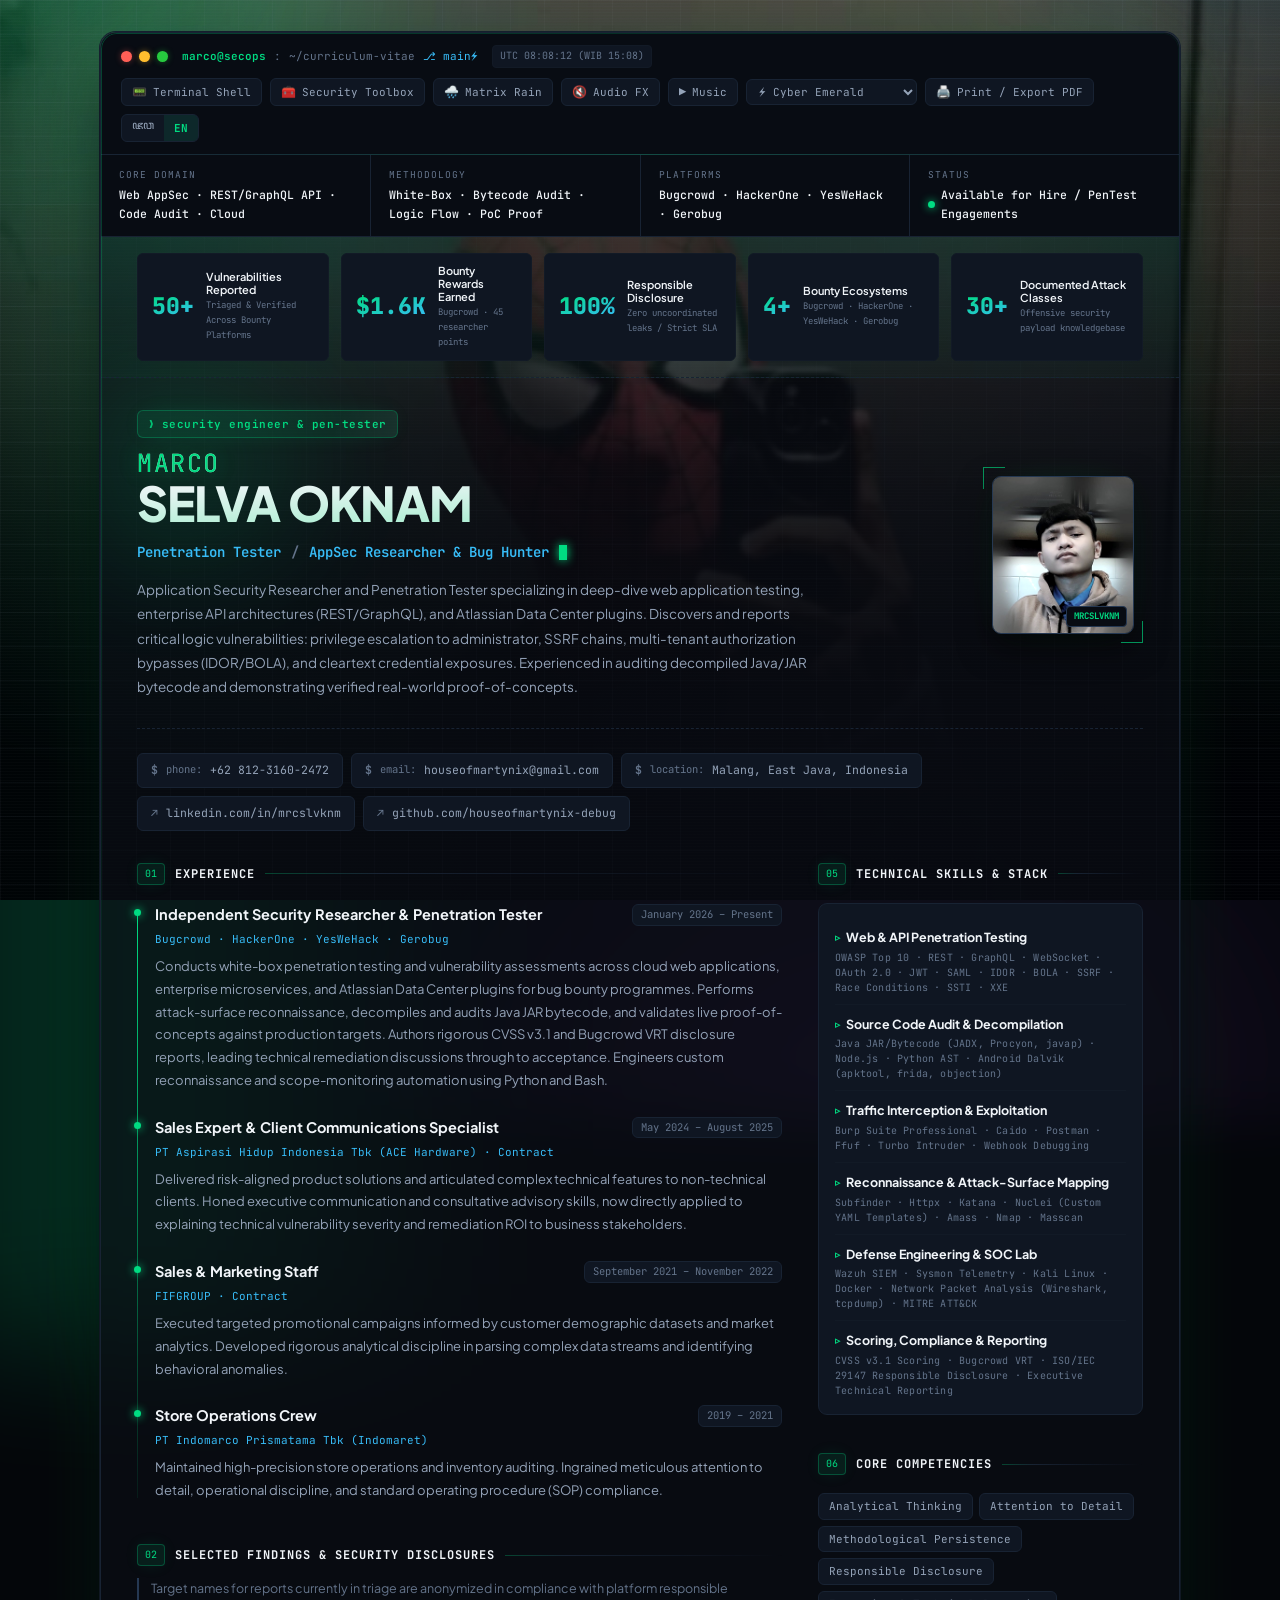
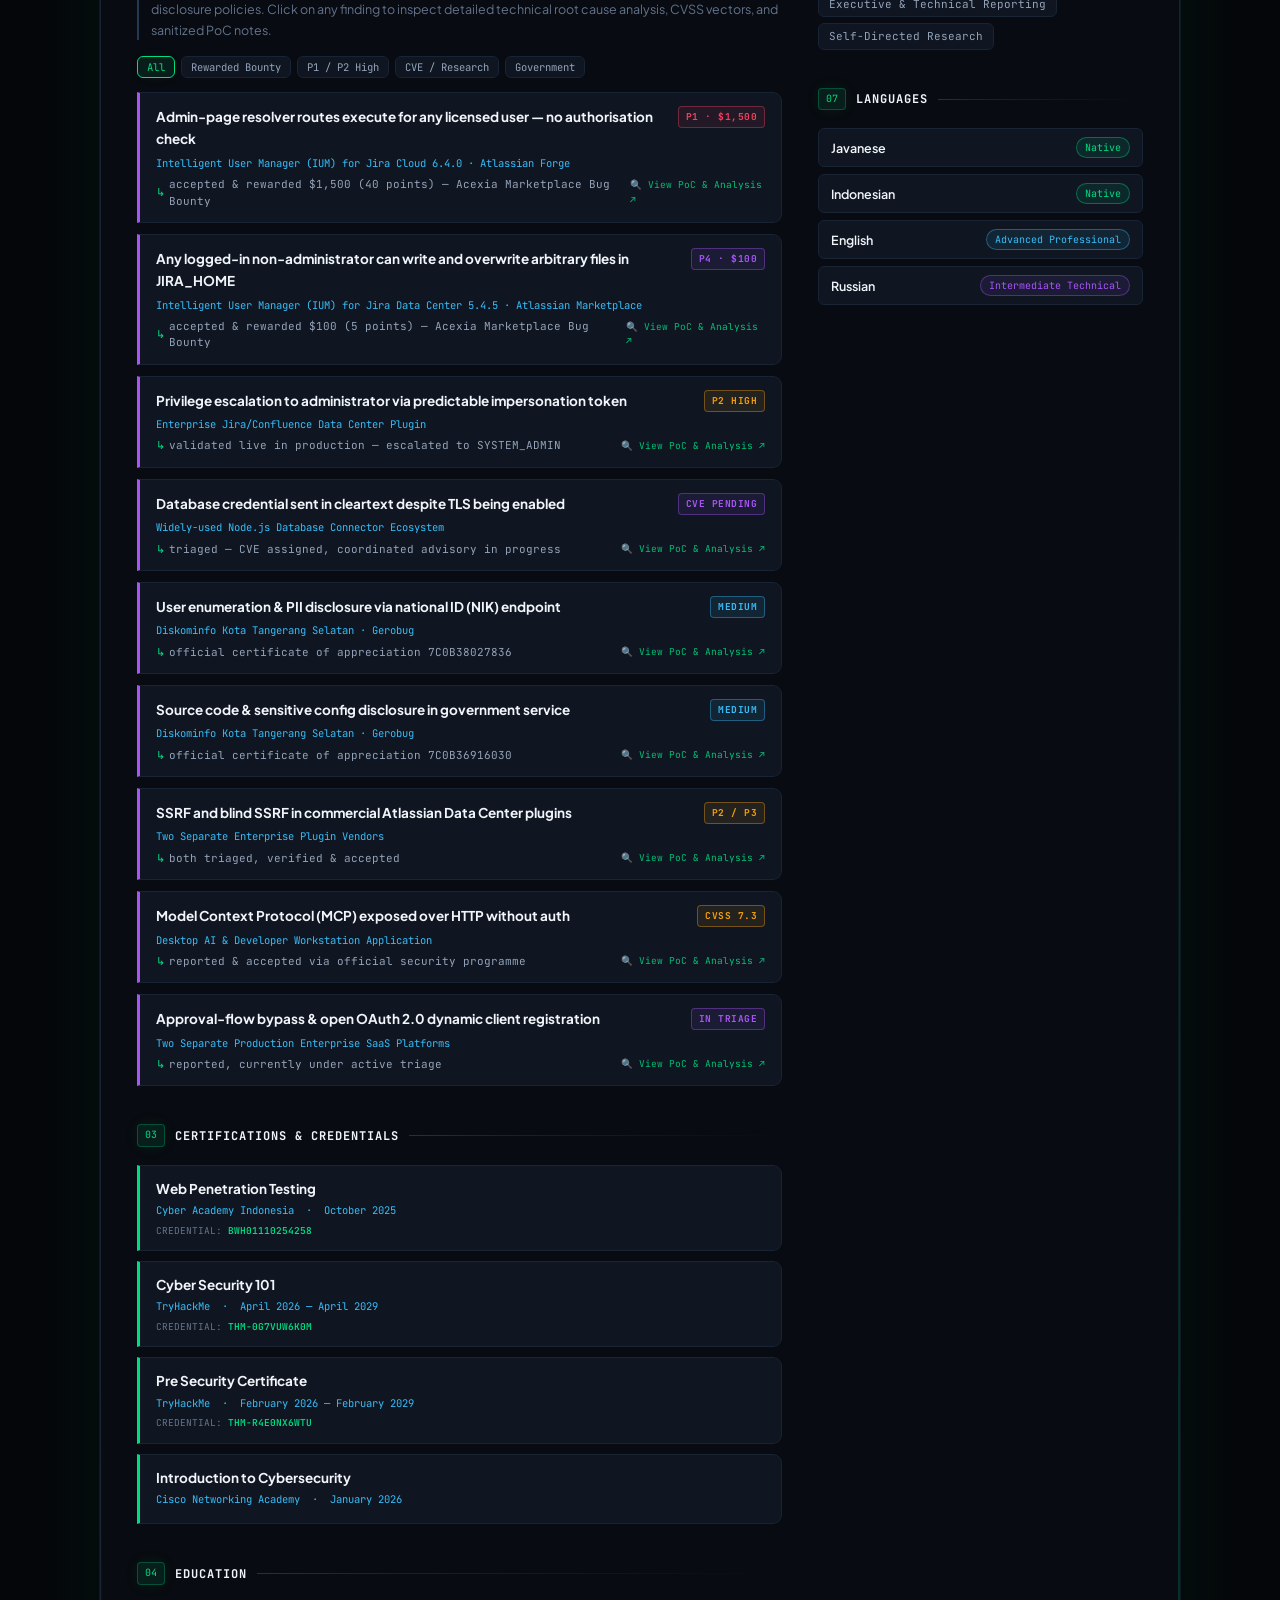
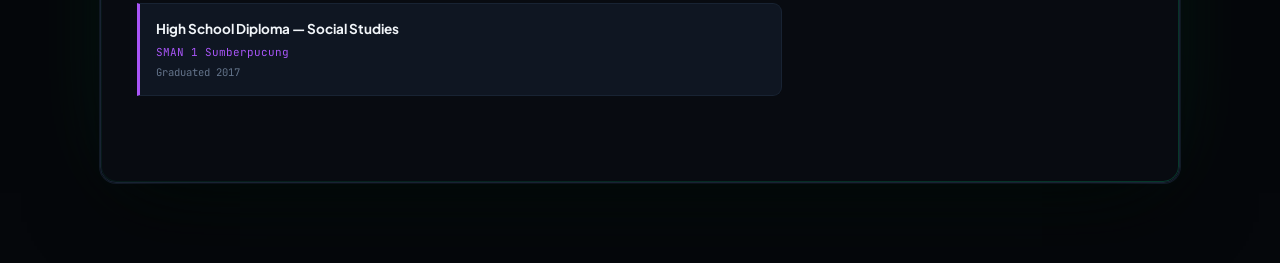
==== commit ef9af66a: "Add an opt-in soundtrack with a terminal-styled player - music/: two tracks, served as files rather " ====
--- a/en/index.html
+++ b/en/index.html
@@ -340,6 +340,7 @@
 @keyframes ringSpin{to{transform:rotate(1turn)}}
 @keyframes haloPulse{0%,100%{opacity:0.55}50%{opacity:1}}
 @keyframes scanDown{from{transform:translateY(-100%)}to{transform:translateY(400%)}}
+@keyframes eqBounce{0%,100%{transform:scaleY(0.35)}50%{transform:scaleY(1)}}
 
 /* ==========================================================================
    3. BASE + AMBIENT BACKGROUND STACK
@@ -653,6 +654,55 @@
   transform:translateY(-1px);
 }
 .action-btn .btn-icon{font-size:12px}
+
+/* SOUNDTRACK BUTTON + NOW-PLAYING CHIP */
+.music-btn.playing{
+  border-color:var(--accent);
+  color:var(--accent);
+  background:var(--accent-dim);
+}
+.music-eq{
+  display:none;
+  align-items:flex-end;
+  gap:2px;
+  height:11px;
+  margin-left:2px;
+}
+.music-btn.playing .music-eq{display:inline-flex}
+.music-eq i{
+  width:2px;
+  background:var(--accent);
+  border-radius:1px;
+  animation:eqBounce 0.9s ease-in-out infinite;
+}
+.music-eq i:nth-child(1){height:40%;animation-delay:-0.2s}
+.music-eq i:nth-child(2){height:100%;animation-delay:-0.55s}
+.music-eq i:nth-child(3){height:65%;animation-delay:-0.85s}
+
+.now-playing{
+  position:fixed;
+  left:50%;
+  bottom:22px;
+  transform:translate(-50%,14px);
+  z-index:9997;
+  background:var(--bar);
+  border:1px solid var(--accent);
+  color:var(--accent);
+  font-family:var(--mono);
+  font-size:11.5px;
+  font-weight:600;
+  padding:7px 15px;
+  border-radius:999px;
+  box-shadow:0 10px 30px -10px var(--accent-glow),0 0 0 1px var(--accent-dim);
+  opacity:0;
+  pointer-events:none;
+  white-space:nowrap;
+  max-width:calc(100vw - 32px);
+  overflow:hidden;
+  text-overflow:ellipsis;
+  transition:opacity 0.25s ease, transform 0.25s cubic-bezier(0.16,1,0.3,1);
+}
+.now-playing.show{opacity:1;transform:translate(-50%,0)}
 
 /* Theme Dropdown / Selector */
 .theme-select{
@@ -1819,7 +1869,7 @@
     line-height:1.45;
   }
   body::before,body::after{display:none!important}
-  .ambient-grain,.ambient-beam,.ambient-photo,.scroll-progress{display:none!important}
+  .ambient-grain,.ambient-beam,.ambient-photo,.scroll-progress,.now-playing{display:none!important}
   .shell-bar,.telemetry-strip,.stats-banner,.toast,.repo-arrow,.cursor,.hero-tag::before,#matrixCanvas,.cyber-toolbox,.filter-bar,.f-poc-link,.cli-drawer,.cyber-modal-overlay{display:none!important}
   .terminal-shell::before,.hero-header::before,.hero-tag::after,.avatar-frame::after,.avatar-wrapper::before,.avatar-wrapper::after{display:none!important}
   .finding-card::after,.cert-item::after,.edu-box::after,.repo-card::after{display:none!important}
@@ -1874,6 +1924,10 @@
 <!-- Background Digital Rain Canvas -->
 <canvas id="matrixCanvas"></canvas>
 
+<!-- Soundtrack. preload="none" so the ~10 MB never loads unless asked for. -->
+<audio id="cvAudio" preload="none" aria-hidden="true"></audio>
+<div class="now-playing" id="nowPlaying" aria-live="polite"></div>
+
 <div class="cv-container">
   <div class="terminal-shell">
 
@@ -1908,6 +1962,11 @@
         <button class="action-btn" id="soundBtn" onclick="toggleSound()" title="Toggle Audio FX">
           <span class="btn-icon" id="soundIcon">🔇</span>
           <span class="">Audio FX</span>
+        </button>
+        <button class="action-btn music-btn" id="musicBtn" onclick="toggleMusic(event)" title="Play soundtrack — click again to pause, shift-click to skip track">
+          <span class="btn-icon" id="musicIcon">▶</span>
+          <span class="">Music</span>
+          <span class="music-eq" id="musicEq" aria-hidden="true"><i></i><i></i><i></i></span>
         </button>
         <select class="theme-select" id="themeSelect" onchange="changeTheme(this.value)" title="Choose Theme">
           <option value="emerald">⚡ Cyber Emerald</option>
@@ -2627,6 +2686,84 @@
   if (matrixRunning) initMatrix();
 });
 
+// Soundtrack — opt-in only. Browsers block autoplay and an unrequested
+// track playing over a CV is worse than no track at all.
+var MUSIC_TRACKS = [{"src": "../music/hicko-funk.mp3", "title": "HICKO FUNK!"}, {"src": "../music/slava-funk-slowed.mp3", "title": "SLAVA FUNK! (Slowed)"}];
+var musicIndex = 0;
+var audioEl = document.getElementById('cvAudio');
+
+function showNowPlaying(text) {
+  var el = document.getElementById('nowPlaying');
+  if (!el) return;
+  el.textContent = text;
+  el.classList.add('show');
+  clearTimeout(el._t);
+  el._t = setTimeout(function() { el.classList.remove('show'); }, 3200);
+}
+
+function loadTrack(i) {
+  if (!audioEl || !MUSIC_TRACKS.length) return;
+  musicIndex = (i + MUSIC_TRACKS.length) % MUSIC_TRACKS.length;
+  audioEl.src = MUSIC_TRACKS[musicIndex].src;
+  audioEl.load();
+}
+
+function setMusicUI(playing) {
+  var btn = document.getElementById('musicBtn');
+  var icon = document.getElementById('musicIcon');
+  if (icon) icon.textContent = playing ? '⏸' : '▶';
+  if (btn) btn.classList.toggle('playing', playing);
+}
+
+function toggleMusic(e) {
+  if (!audioEl || !MUSIC_TRACKS.length) return;
+  // Shift-click skips to the next track instead of pausing.
+  if (e && e.shiftKey && !audioEl.paused) { nextTrack(); return; }
+  if (audioEl.paused) {
+    if (!audioEl.src) loadTrack(musicIndex);
+    audioEl.volume = 0.55;
+    // Flip the UI immediately. The track is ~5 MB, so waiting for play() to
+    // resolve would leave the button looking dead for seconds on a slow line.
+    setMusicUI(true);
+    showNowPlaying('♪ ' + MUSIC_TRACKS[musicIndex].title + ' — buffering…');
+    audioEl.play().catch(function() {
+      setMusicUI(false);
+      showNowPlaying('Playback blocked by the browser — click again.');
+    });
+  } else {
+    audioEl.pause();
+    setMusicUI(false);
+    showNowPlaying('⏸ paused');
+  }
+}
+
+function nextTrack() {
+  if (!audioEl || !MUSIC_TRACKS.length) return;
+  var wasPlaying = !audioEl.paused;
+  loadTrack(musicIndex + 1);
+  if (wasPlaying) {
+    audioEl.volume = 0.55;
+    setMusicUI(true);
+    showNowPlaying('♪ ' + MUSIC_TRACKS[musicIndex].title);
+    audioEl.play().catch(function() { setMusicUI(false); });
+  } else {
+    showNowPlaying('♪ ' + MUSIC_TRACKS[musicIndex].title);
+  }
+}
+
+if (audioEl) {
+  audioEl.addEventListener('ended', nextTrack);
+  // Confirm the buffering label once sound is genuinely coming out.
+  audioEl.addEventListener('playing', function() {
+    setMusicUI(true);
+    showNowPlaying('♪ ' + MUSIC_TRACKS[musicIndex].title);
+  });
+  audioEl.addEventListener('error', function() {
+    setMusicUI(false);
+    showNowPlaying('Track failed to load.');
+  });
+}
+
 // Reading progress rail
 (function() {
   var rail = document.getElementById('scrollProgress');
@@ -2944,6 +3081,8 @@
       '  <span style="color:var(--cyan);">contact</span>       - Display contact channels<br>' +
       '  <span style="color:var(--cyan);">tools</span>         - Open interactive AppSec toolbox<br>' +
       '  <span style="color:var(--cyan);">matrix</span>        - Toggle digital rain background<br>' +
+      '  <span style="color:var(--cyan);">music</span>         - Play / pause the soundtrack<br>' +
+      '  <span style="color:var(--cyan);">next</span>          - Skip to the next track<br>' +
       '  <span style="color:var(--cyan);">sound</span>         - Toggle audio effects<br>' +
       '  <span style="color:var(--cyan);">theme &lt;name&gt;</span>  - emerald | cyberpunk | stealth | amber | crimson | paper<br>' +
       '  <span style="color:var(--cyan);">pdf / print</span>   - Export CV to PDF / Print<br>' +
@@ -2991,6 +3130,14 @@
   } else if (clean === 'sound') {
     toggleSound();
     appendCLILog('Audio FX toggled: ' + (soundEnabled ? 'ENABLED' : 'DISABLED'));
+  } else if (clean === 'music') {
+    toggleMusic();
+    appendCLILog(audioEl && !audioEl.paused
+      ? 'Now playing: ' + MUSIC_TRACKS[musicIndex].title
+      : 'Soundtrack paused.');
+  } else if (clean === 'next') {
+    nextTrack();
+    appendCLILog('Track: ' + MUSIC_TRACKS[musicIndex].title);
   } else if (clean.startsWith('theme ')) {
     var t = clean.split(' ')[1];
     changeTheme(t);
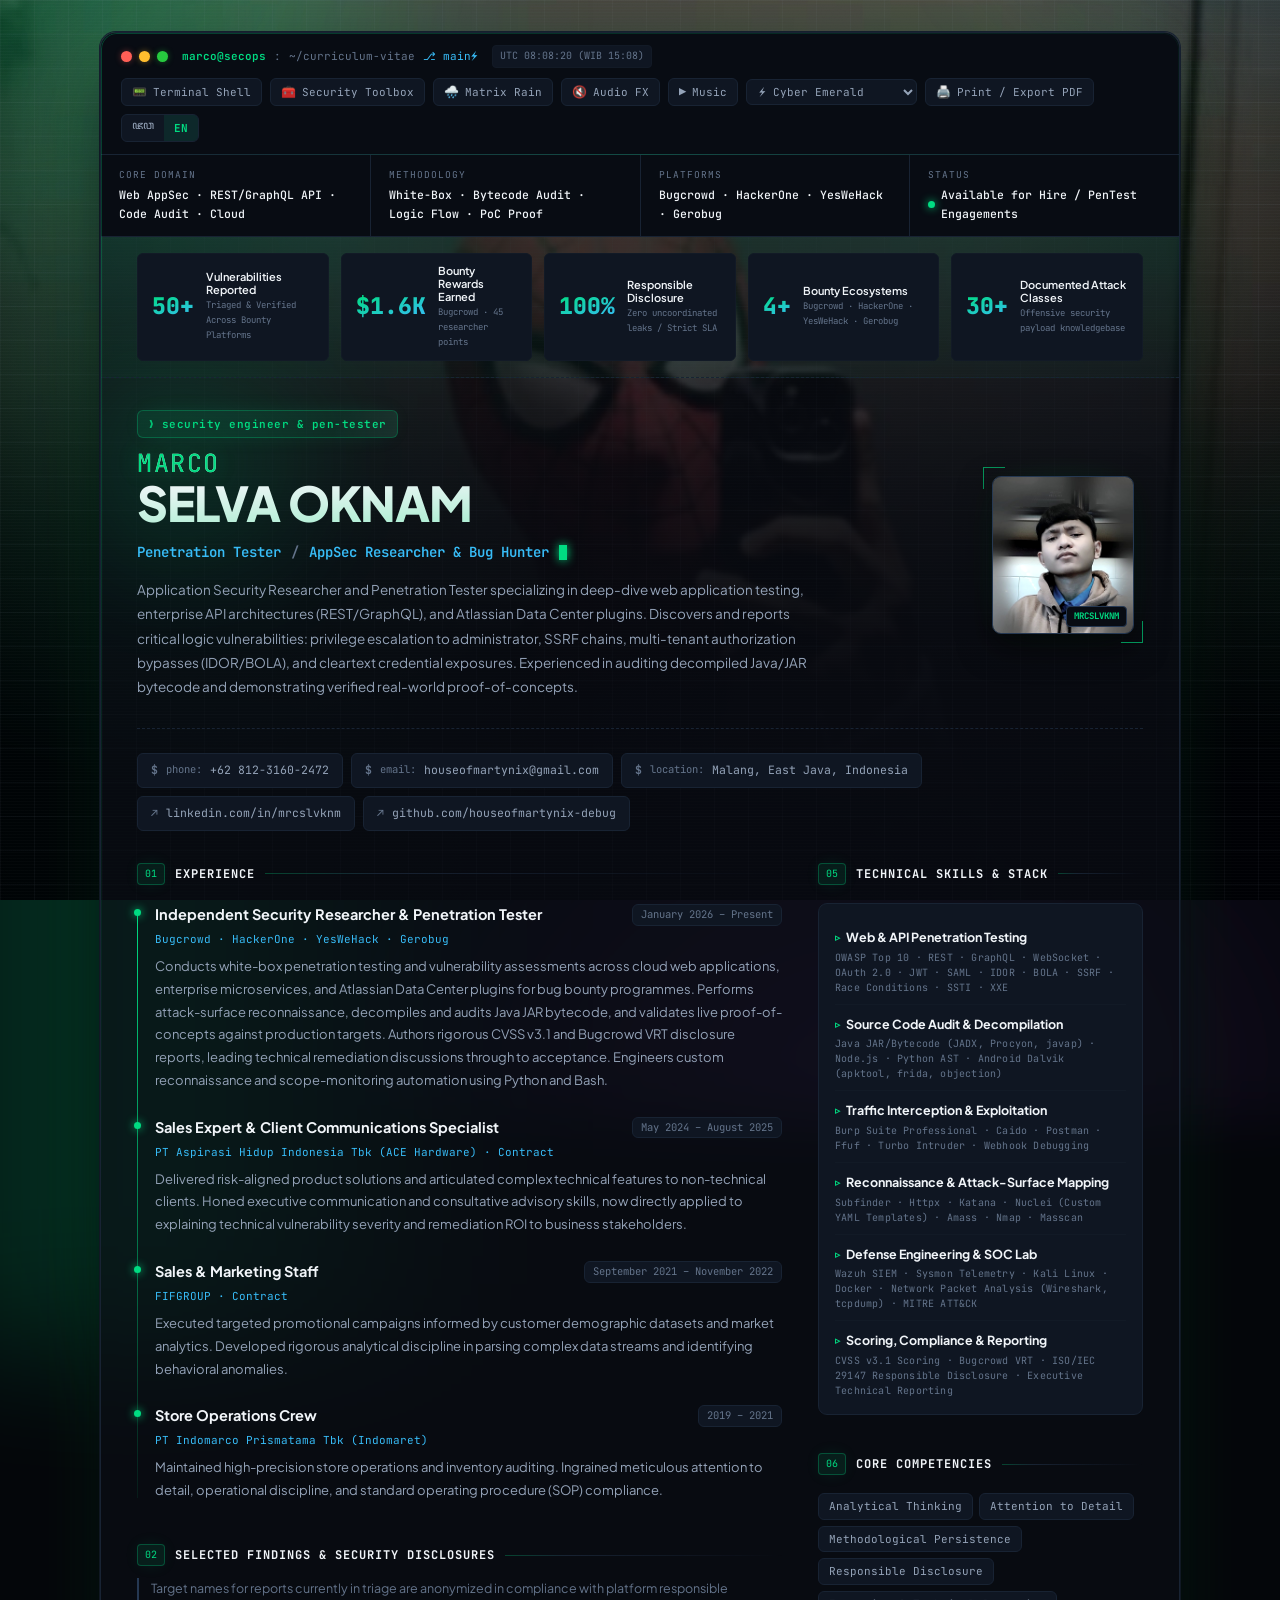
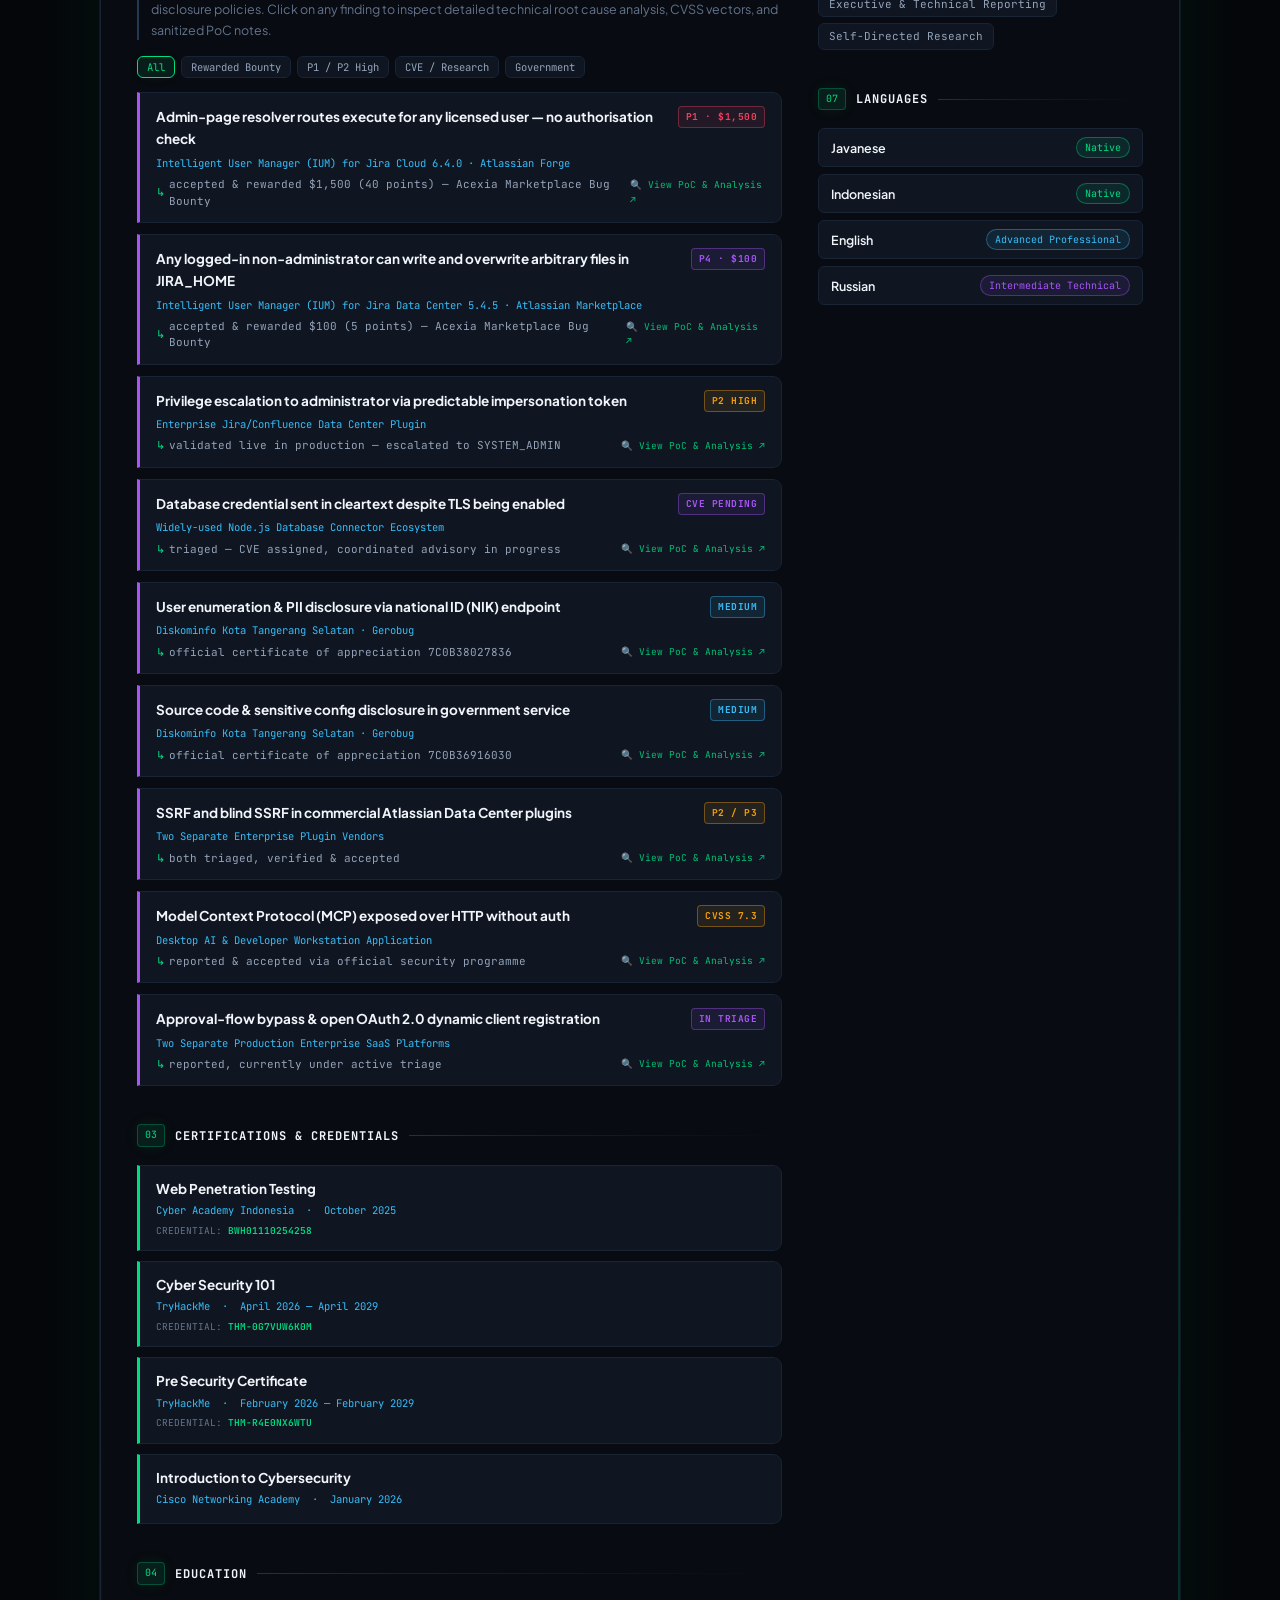
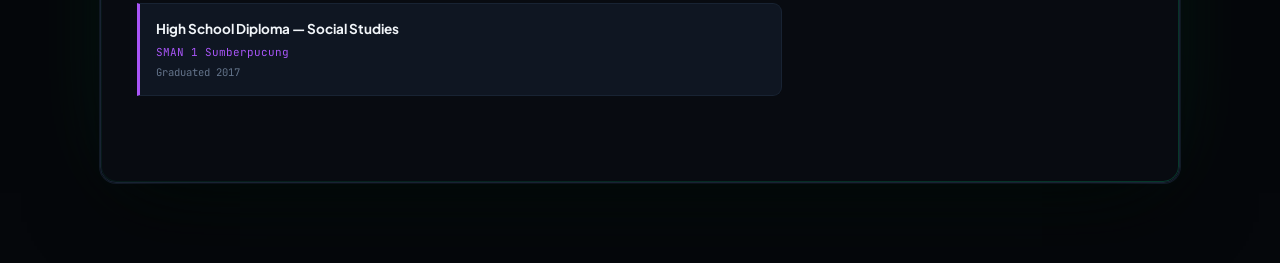
==== commit e2329ecf: "Make the image tooling portable; stop upscaling the backdrop - tools-portrait.py and tools-backdrop." ====
--- a/en/index.html
+++ b/en/index.html
@@ -1914,7 +1914,7 @@
 <body data-theme="emerald">
 
 <!-- Ambient backdrop layers (portrait + aurora + beam + film grain live behind everything) -->
-<div class="ambient-photo" aria-hidden="true" style="background-image:url([data-uri])"></div>
+<div class="ambient-photo" aria-hidden="true" style="background-image:url([data-uri])"></div>
 <div class="ambient-beam" aria-hidden="true"></div>
 <div class="ambient-grain" aria-hidden="true"></div>
 
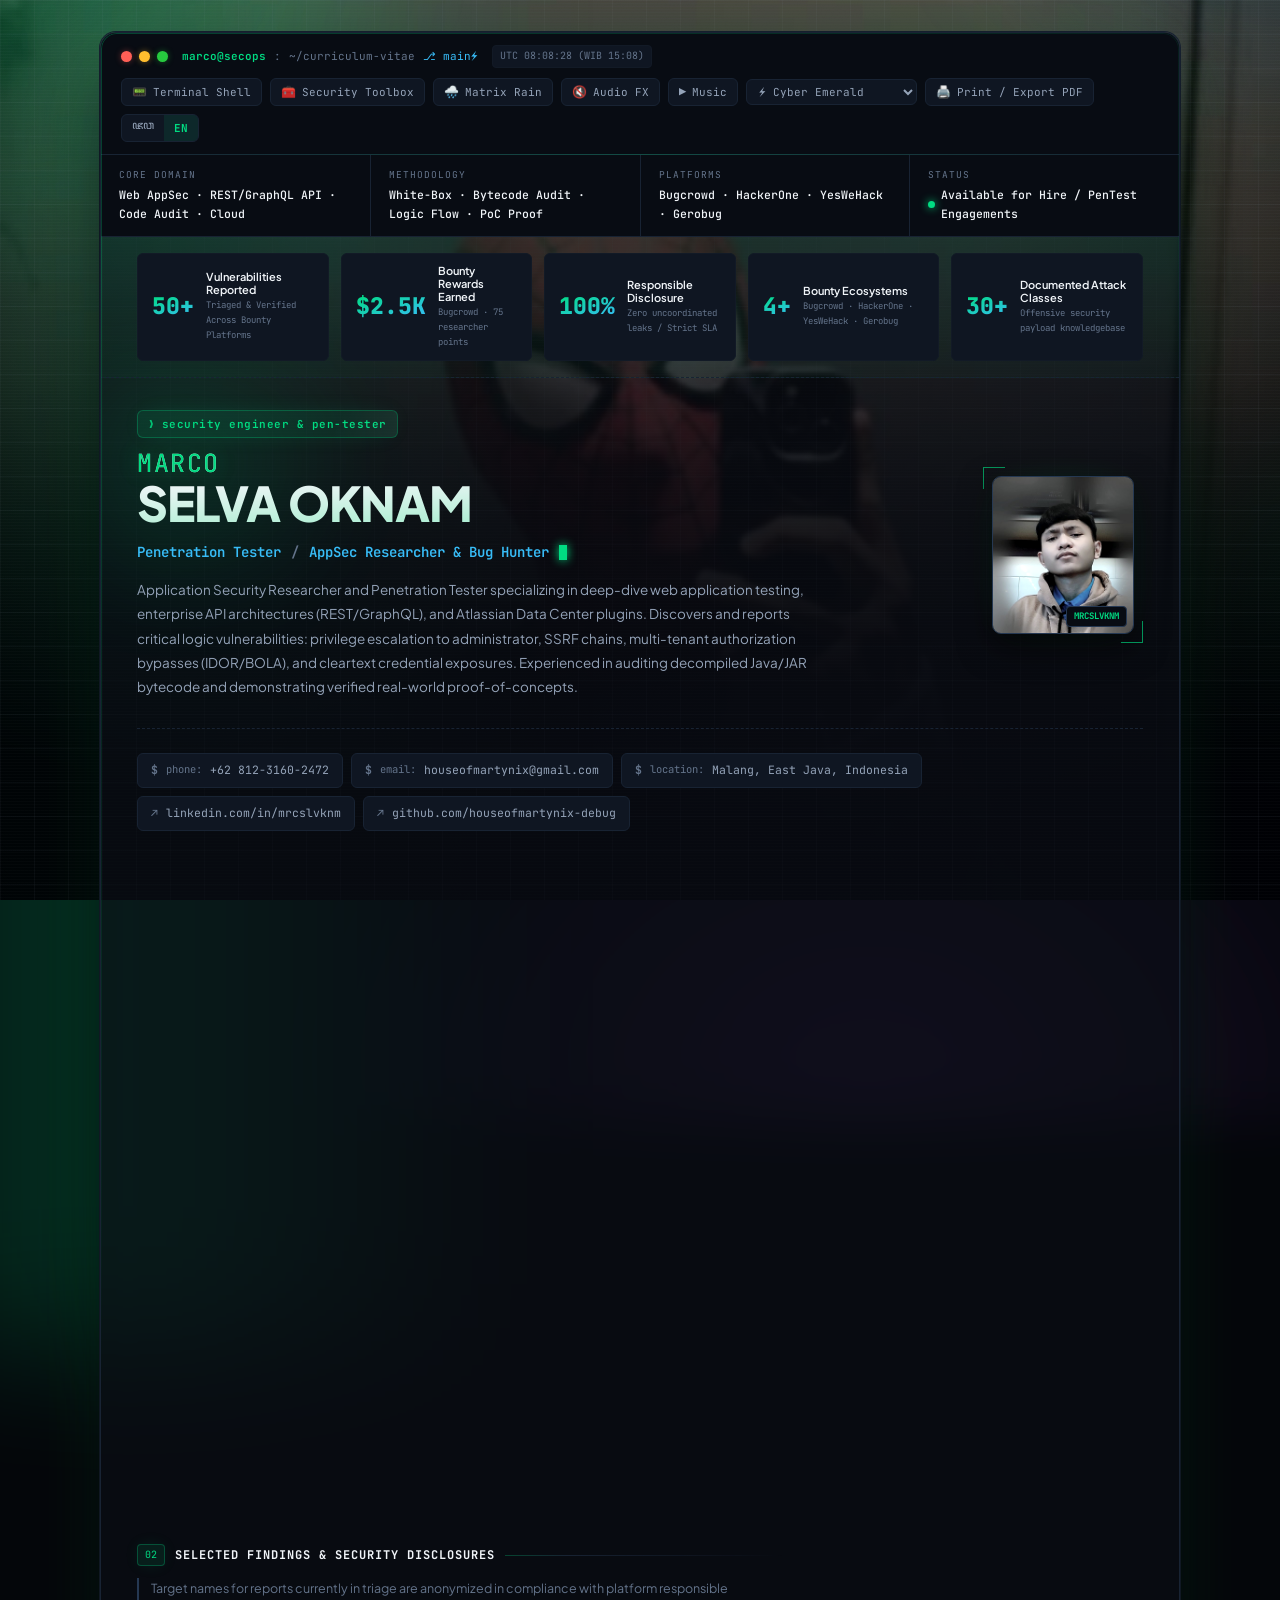
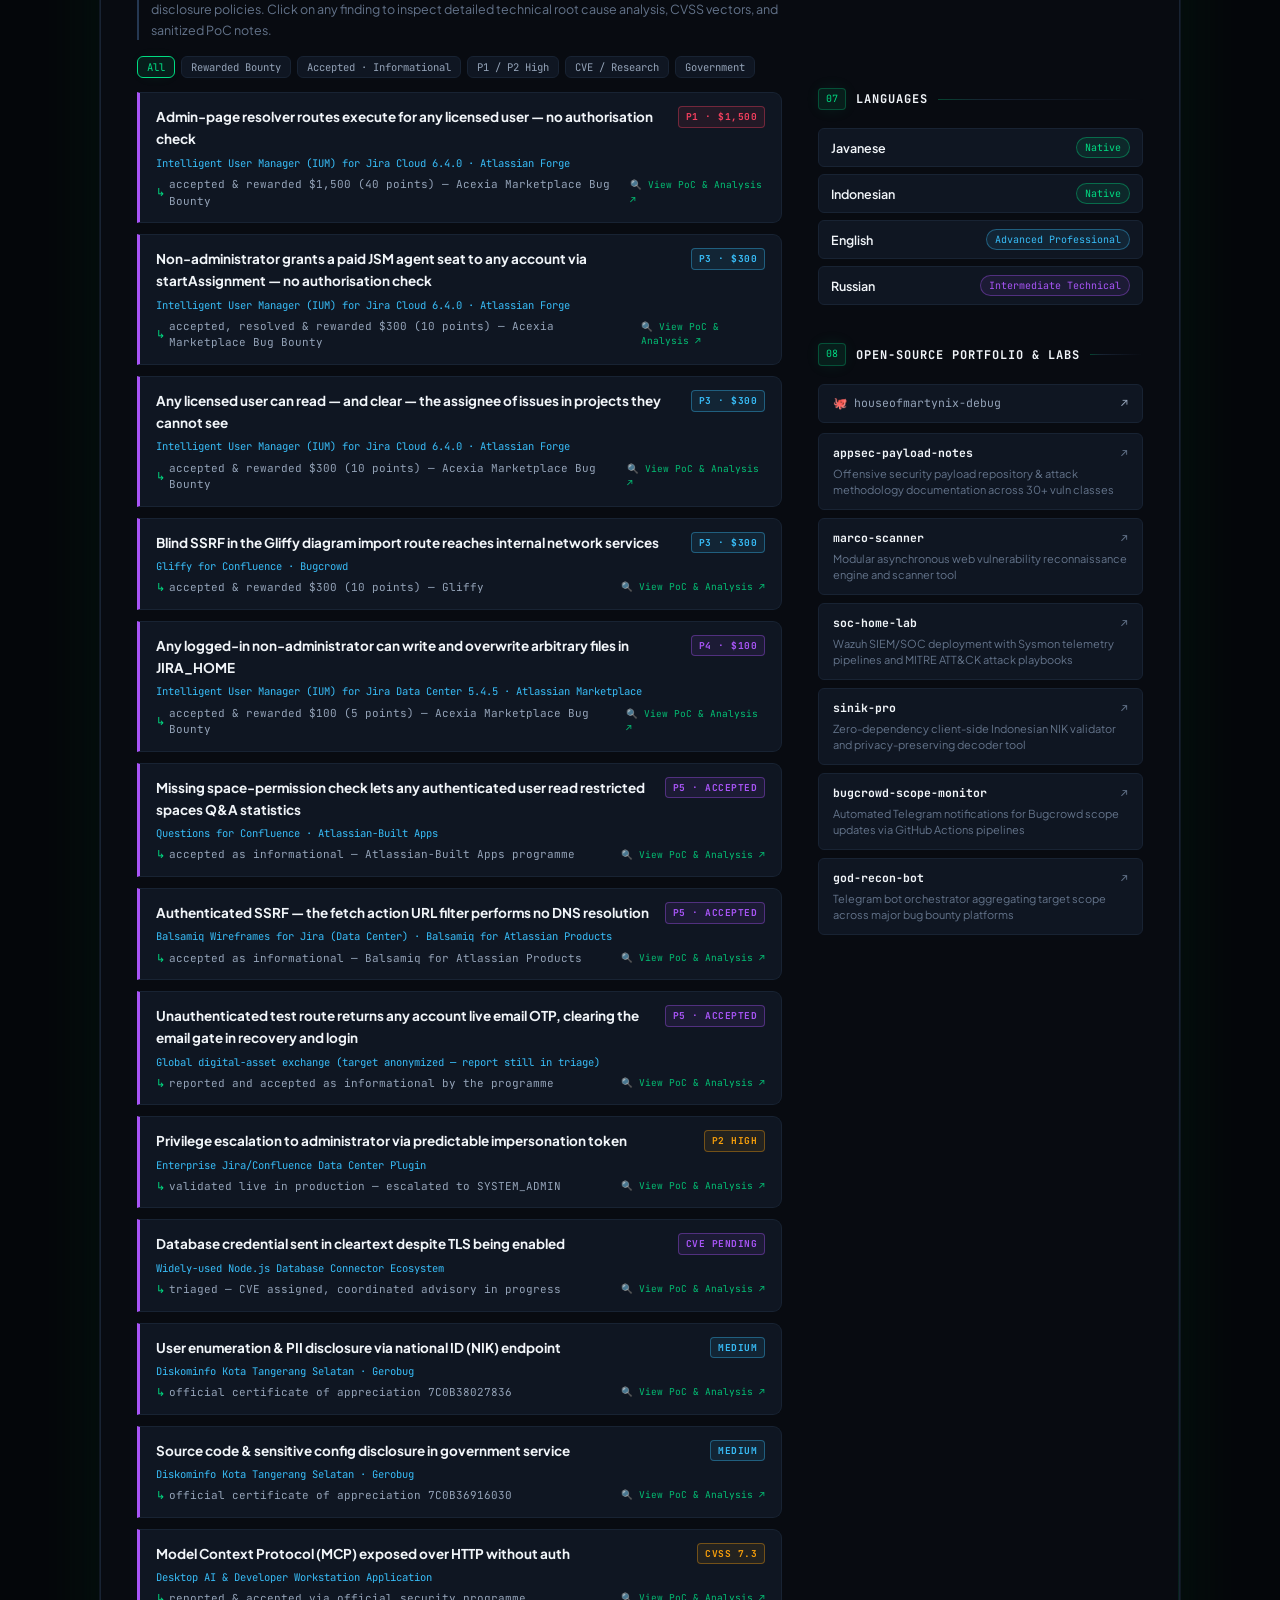
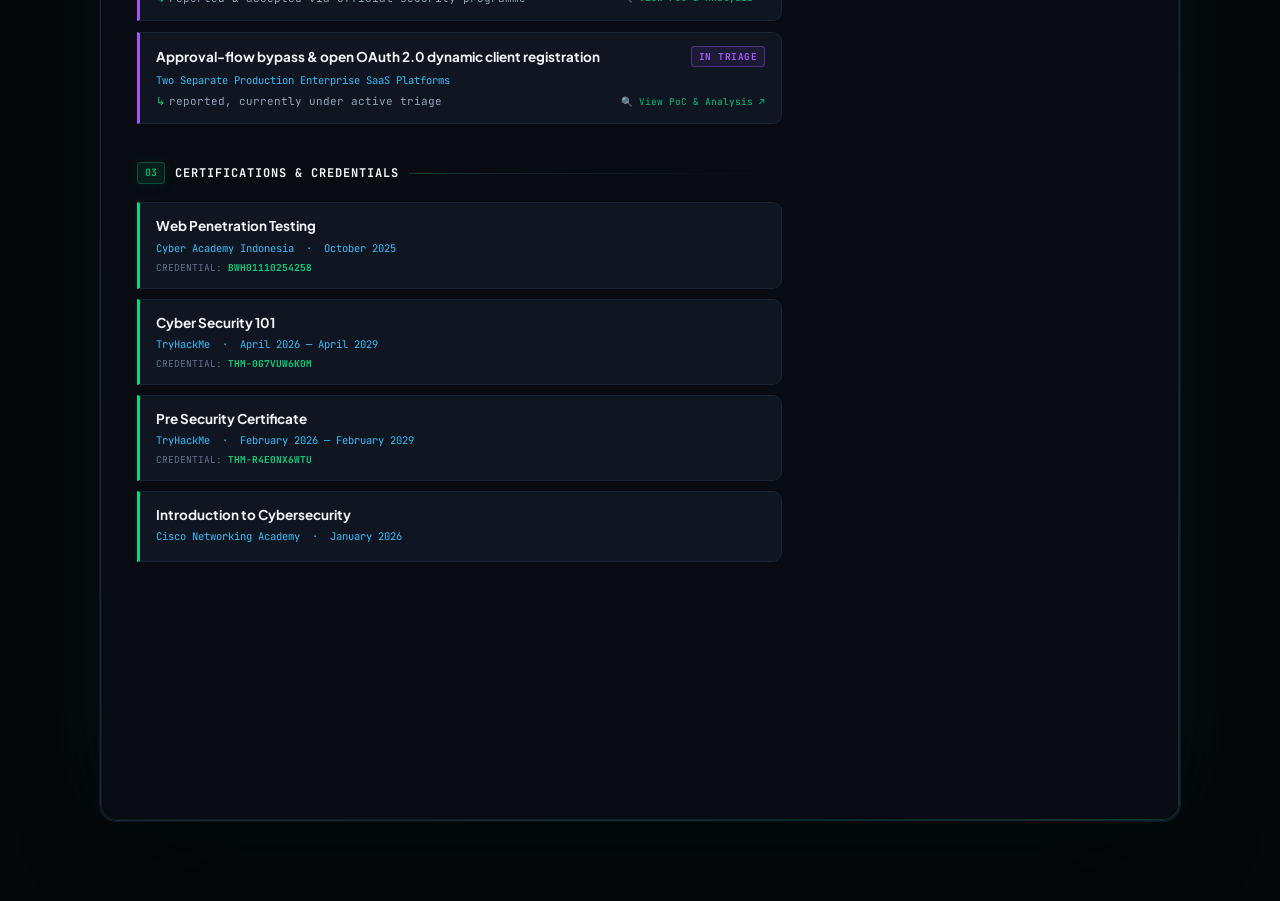
==== commit 566b5bea: "Add six Bugcrowd findings; totals now $2,500 and 75 points Six accepted submissions were missing fro" ====
--- a/en/index.html
+++ b/en/index.html
@@ -2014,10 +2014,10 @@
         </div>
       </div>
       <div class="stat-card">
-        <div class="stat-num">$1.6K</div>
+        <div class="stat-num">$2.5K</div>
         <div class="stat-info">
           <div class="stat-title">Bounty Rewards Earned</div>
-          <div class="stat-sub">Bugcrowd · 45 researcher points</div>
+          <div class="stat-sub">Bugcrowd · 75 researcher points</div>
         </div>
       </div>
       <div class="stat-card">
@@ -2193,6 +2193,7 @@
             <div class="filter-bar">
               <button class="filter-chip active" onclick="filterFindings('all', this)">All</button>
               <button class="filter-chip" onclick="filterFindings('paid', this)">Rewarded Bounty</button>
+              <button class="filter-chip" onclick="filterFindings('info', this)">Accepted · Informational</button>
               <button class="filter-chip" onclick="filterFindings('high', this)">P1 / P2 High</button>
               <button class="filter-chip" onclick="filterFindings('cve', this)">CVE / Research</button>
               <button class="filter-chip" onclick="filterFindings('gov', this)">Government</button>
@@ -2212,6 +2213,39 @@
         </div>
         <div class="finding-card" data-cat="paid" onclick="openPoCModal('FND-02')">
           <div class="f-head">
+            <div class="f-title">Non-administrator grants a paid JSM agent seat to any account via startAssignment — no authorisation check</div>
+            <span class="sev-chip sev-p3">P3 · $300</span>
+          </div>
+          <div class="f-target">Intelligent User Manager (IUM) for Jira Cloud 6.4.0 · Atlassian Forge</div>
+          <div class="f-proof">
+            <span class="f-proof-left">accepted, resolved & rewarded $300 (10 points) — Acexia Marketplace Bug Bounty</span>
+            <span class="f-poc-link">🔍 View PoC &amp; Analysis ↗</span>
+          </div>
+        </div>
+        <div class="finding-card" data-cat="paid" onclick="openPoCModal('FND-03')">
+          <div class="f-head">
+            <div class="f-title">Any licensed user can read — and clear — the assignee of issues in projects they cannot see</div>
+            <span class="sev-chip sev-p3">P3 · $300</span>
+          </div>
+          <div class="f-target">Intelligent User Manager (IUM) for Jira Cloud 6.4.0 · Atlassian Forge</div>
+          <div class="f-proof">
+            <span class="f-proof-left">accepted & rewarded $300 (10 points) — Acexia Marketplace Bug Bounty</span>
+            <span class="f-poc-link">🔍 View PoC &amp; Analysis ↗</span>
+          </div>
+        </div>
+        <div class="finding-card" data-cat="paid" onclick="openPoCModal('FND-04')">
+          <div class="f-head">
+            <div class="f-title">Blind SSRF in the Gliffy diagram import route reaches internal network services</div>
+            <span class="sev-chip sev-p3">P3 · $300</span>
+          </div>
+          <div class="f-target">Gliffy for Confluence · Bugcrowd</div>
+          <div class="f-proof">
+            <span class="f-proof-left">accepted & rewarded $300 (10 points) — Gliffy</span>
+            <span class="f-poc-link">🔍 View PoC &amp; Analysis ↗</span>
+          </div>
+        </div>
+        <div class="finding-card" data-cat="paid" onclick="openPoCModal('FND-05')">
+          <div class="f-head">
             <div class="f-title">Any logged-in non-administrator can write and overwrite arbitrary files in JIRA_HOME</div>
             <span class="sev-chip sev-p4">P4 · $100</span>
           </div>
@@ -2221,7 +2255,40 @@
             <span class="f-poc-link">🔍 View PoC &amp; Analysis ↗</span>
           </div>
         </div>
-        <div class="finding-card" data-cat="high" onclick="openPoCModal('FND-03')">
+        <div class="finding-card" data-cat="info" onclick="openPoCModal('FND-06')">
+          <div class="f-head">
+            <div class="f-title">Missing space-permission check lets any authenticated user read restricted spaces Q&A statistics</div>
+            <span class="sev-chip sev-p4">P5 · Accepted</span>
+          </div>
+          <div class="f-target">Questions for Confluence · Atlassian-Built Apps</div>
+          <div class="f-proof">
+            <span class="f-proof-left">accepted as informational — Atlassian-Built Apps programme</span>
+            <span class="f-poc-link">🔍 View PoC &amp; Analysis ↗</span>
+          </div>
+        </div>
+        <div class="finding-card" data-cat="info" onclick="openPoCModal('FND-07')">
+          <div class="f-head">
+            <div class="f-title">Authenticated SSRF — the fetch action URL filter performs no DNS resolution</div>
+            <span class="sev-chip sev-p4">P5 · Accepted</span>
+          </div>
+          <div class="f-target">Balsamiq Wireframes for Jira (Data Center) · Balsamiq for Atlassian Products</div>
+          <div class="f-proof">
+            <span class="f-proof-left">accepted as informational — Balsamiq for Atlassian Products</span>
+            <span class="f-poc-link">🔍 View PoC &amp; Analysis ↗</span>
+          </div>
+        </div>
+        <div class="finding-card" data-cat="info" onclick="openPoCModal('FND-08')">
+          <div class="f-head">
+            <div class="f-title">Unauthenticated test route returns any account live email OTP, clearing the email gate in recovery and login</div>
+            <span class="sev-chip sev-p4">P5 · Accepted</span>
+          </div>
+          <div class="f-target">Global digital-asset exchange (target anonymized — report still in triage)</div>
+          <div class="f-proof">
+            <span class="f-proof-left">reported and accepted as informational by the programme</span>
+            <span class="f-poc-link">🔍 View PoC &amp; Analysis ↗</span>
+          </div>
+        </div>
+        <div class="finding-card" data-cat="high" onclick="openPoCModal('FND-09')">
           <div class="f-head">
             <div class="f-title">Privilege escalation to administrator via predictable impersonation token</div>
             <span class="sev-chip sev-p2">P2 High</span>
@@ -2232,7 +2299,7 @@
             <span class="f-poc-link">🔍 View PoC &amp; Analysis ↗</span>
           </div>
         </div>
-        <div class="finding-card" data-cat="cve" onclick="openPoCModal('FND-04')">
+        <div class="finding-card" data-cat="cve" onclick="openPoCModal('FND-10')">
           <div class="f-head">
             <div class="f-title">Database credential sent in cleartext despite TLS being enabled</div>
             <span class="sev-chip sev-p4">CVE Pending</span>
@@ -2243,7 +2310,7 @@
             <span class="f-poc-link">🔍 View PoC &amp; Analysis ↗</span>
           </div>
         </div>
-        <div class="finding-card" data-cat="gov" onclick="openPoCModal('FND-05')">
+        <div class="finding-card" data-cat="gov" onclick="openPoCModal('FND-11')">
           <div class="f-head">
             <div class="f-title">User enumeration & PII disclosure via national ID (NIK) endpoint</div>
             <span class="sev-chip sev-p3">Medium</span>
@@ -2254,7 +2321,7 @@
             <span class="f-poc-link">🔍 View PoC &amp; Analysis ↗</span>
           </div>
         </div>
-        <div class="finding-card" data-cat="gov" onclick="openPoCModal('FND-06')">
+        <div class="finding-card" data-cat="gov" onclick="openPoCModal('FND-12')">
           <div class="f-head">
             <div class="f-title">Source code & sensitive config disclosure in government service</div>
             <span class="sev-chip sev-p3">Medium</span>
@@ -2265,18 +2332,7 @@
             <span class="f-poc-link">🔍 View PoC &amp; Analysis ↗</span>
           </div>
         </div>
-        <div class="finding-card" data-cat="high" onclick="openPoCModal('FND-07')">
-          <div class="f-head">
-            <div class="f-title">SSRF and blind SSRF in commercial Atlassian Data Center plugins</div>
-            <span class="sev-chip sev-p2">P2 / P3</span>
-          </div>
-          <div class="f-target">Two Separate Enterprise Plugin Vendors</div>
-          <div class="f-proof">
-            <span class="f-proof-left">both triaged, verified & accepted</span>
-            <span class="f-poc-link">🔍 View PoC &amp; Analysis ↗</span>
-          </div>
-        </div>
-        <div class="finding-card" data-cat="high" onclick="openPoCModal('FND-08')">
+        <div class="finding-card" data-cat="high" onclick="openPoCModal('FND-13')">
           <div class="f-head">
             <div class="f-title">Model Context Protocol (MCP) exposed over HTTP without auth</div>
             <span class="sev-chip sev-p2">CVSS 7.3</span>
@@ -2287,7 +2343,7 @@
             <span class="f-poc-link">🔍 View PoC &amp; Analysis ↗</span>
           </div>
         </div>
-        <div class="finding-card" data-cat="high" onclick="openPoCModal('FND-09')">
+        <div class="finding-card" data-cat="high" onclick="openPoCModal('FND-14')">
           <div class="f-head">
             <div class="f-title">Approval-flow bypass & open OAuth 2.0 dynamic client registration</div>
             <span class="sev-chip sev-p4">In Triage</span>
@@ -2550,7 +2606,7 @@
 
 <script>
 // Data Store for Modal & CLI
-var FINDINGS_DB = [{"id": "FND-01", "title": "Admin-page resolver routes execute for any licensed user — no authorisation check", "target": "Intelligent User Manager (IUM) for Jira Cloud 6.4.0 · Atlassian Forge", "sev": "P1 · $1,500", "sev_cat": "paid", "proof": "accepted & rewarded $1,500 (40 points) — Acexia Marketplace Bug Bounty", "cvss": "Bugcrowd VRT 1.19.1 · broken_access_control > privilege_escalation · triaged P1 Critical", "cwe": "CWE-862 / CWE-285: Missing Authorization on Forge resolver routes", "root_cause": "The module is declared as a jiraAdminPage, and Forge enforces administrator access only on the page route — never on the resolver behind it. Forge leaves resolver authorisation to the app, and resolver-admin performs none, so any licensed account reaches getConfig, getAdminUsers, getOrgApiSettings, getManagement and getInstalledProducts directly.", "poc": "1. Log in to a Jira Cloud site with the app installed, as a licensed non-administrator.\n2. Open the app page and read the app context (localId, extension, installationId, version) from the browser console.\n3. Invoke the admin resolver routes with a legitimately minted Forge context token issued to that non-admin account.\n4. The actor asserts ADMINISTER = false, yet every admin route still returns success:true.", "impact": "A Jira administrator loses exclusive control of the app surface that manages users and permissions on their instance. Any licensed user can read the app configuration and licence records, the organisation API settings (including whether an org API key is configured), and enumerate the users the app manages — a complete authorisation bypass of the administrative surface.", "fix": "Check the caller permission inside every resolver, not only on the page route. Forge supplies the caller accountId in the resolver context: resolve that account ADMINISTER permission server-side and reject the call otherwise."}, {"id": "FND-02", "title": "Any logged-in non-administrator can write and overwrite arbitrary files in JIRA_HOME", "target": "Intelligent User Manager (IUM) for Jira Data Center 5.4.5 · Atlassian Marketplace", "sev": "P4 · $100", "sev_cat": "paid", "proof": "accepted & rewarded $100 (5 points) — Acexia Marketplace Bug Bounty", "cvss": "Bugcrowd VRT 1.19.1 · broken_access_control > privilege_escalation · triaged P4", "cwe": "CWE-862 / CWE-434: Missing Authorization & Unrestricted File Upload", "root_cause": "IUMImageServletFilter.doFilter() runs its authentication check only inside a branch guarded by request.getMethod().equalsIgnoreCase(\"GET\"); every non-GET method falls straight through to the servlet. ImageServlet.doPost() then calls doUploadPicture() with no authentication, no administrator check, no XSRF token validation and no extension or MIME allowlist, writing into the uploads directory and calling DAO.updateUrlLog().", "poc": "1. Confirm the actor is not an administrator: /rest/api/2/mypermissions?permissions=ADMINISTER returns havePermission = false.\n2. Control — an anonymous POST to /plugins/servlet/ium-image is rejected with 401.\n3. The same request as a plain licensed user returns 200 and the file is stored.\n4. Repeat with the same filename and different content — 200, and the file on disk holds the new content.\n5. Repeat with a .html filename — 200, stored as-is; no extension or MIME validation is performed.", "impact": "A Jira administrator loses control over the contents of JIRA_HOME/uploads and over the application logo: any licensed user with no administrative rights can write files there, replace files an administrator previously uploaded, and trigger DAO.updateUrlLog() on every successful upload — a state change visible to every user of the instance. Each request may carry up to 3 MiB with no additional throttling, so any user can consume JIRA_HOME disk at will.", "fix": "Move the authorisation check out of the GET branch and apply it to the servlet itself, matching what the Confluence build of the app already does: require an administrator for doPost(), validate the XSRF token, and add an extension/MIME allowlist for the upload. Rejecting non-GET methods in the filter would also close it."}, {"id": "FND-03", "title": "Privilege escalation to administrator via predictable impersonation token", "target": "Enterprise Jira/Confluence Data Center Plugin", "sev": "P2 High", "sev_cat": "high", "proof": "validated live in production — escalated to SYSTEM_ADMIN", "cvss": "CVSS:3.1/AV:N/AC:L/PR:L/UI:N/S:U/C:H/I:H/A:H (8.8 High)", "cwe": "CWE-287 / CWE-330: Improper Authentication & Insufficiently Random Values", "root_cause": "Decompiled Java JAR classes revealed the plugin generated tenant impersonation tokens using deterministic timestamp seeds without cryptographic entropy.", "poc": "1. Authenticate with standard low-privileged account.\n2. Reconstruct token generation seed using synchronized server HTTP response timestamps.\n3. Mint valid authorization token for administrative UID and access privileged endpoints with full SYSTEM_ADMIN capabilities.", "impact": "Complete tenant workspace takeover, unauthorized access to confidential enterprise documentation, and administrative code execution risk.", "fix": "Implement cryptographically secure pseudorandom number generator (CSPRNG, java.security.SecureRandom) and enforce strict cryptographic HMAC signing."}, {"id": "FND-04", "title": "Database credential sent in cleartext despite TLS being enabled", "target": "Widely-used Node.js Database Connector Ecosystem", "sev": "CVE Pending", "sev_cat": "cve", "proof": "triaged — CVE assigned, coordinated advisory in progress", "cvss": "CVSS:3.1/AV:N/AC:H/PR:N/UI:N/S:U/C:H/I:N/A:N (5.9 Medium)", "cwe": "CWE-319: Cleartext Transmission of Sensitive Information", "root_cause": "Connection initialization handshake race condition permitted authentication frames to be flushed over socket prior to successful TLS upgrade completion.", "poc": "1. Monitor connection traffic via tcpdump/Wireshark on local network interface.\n2. Initiate client connection to PostgreSQL/MySQL backend with ssl: true.\n3. Observe cleartext authentication packet transmitted prior to TLS handshake completion.", "impact": "Network-adjacent attackers (e.g. within shared cloud VPC/LAN) can intercept master database credentials and exfiltrate database contents.", "fix": "Queue authentication frame dispatch until the TLS secureConnect event has fully resolved and cipher negotiation is verified."}, {"id": "FND-05", "title": "User enumeration & PII disclosure via national ID (NIK) endpoint", "target": "Diskominfo Kota Tangerang Selatan · Gerobug", "sev": "Medium", "sev_cat": "gov", "proof": "official certificate of appreciation 7C0B38027836", "cvss": "CVSS:3.1/AV:N/AC:L/PR:N/UI:N/S:U/C:L/I:N/A:N (5.3 Medium)", "cwe": "CWE-200 / CWE-359: Exposure of Private Personal Information (PII)", "root_cause": "Public verification API lacked request rate-limiting and leaked differential validation responses confirming registered citizen identities.", "poc": "1. Scripted automated queries across municipal endpoint.\n2. Correlated differential JSON status codes to enumerate active citizen identification numbers without authentication.", "impact": "Mass citizen identity enumeration and privacy leakage susceptible to spear-phishing and credential stuffing campaigns.", "fix": "Implemented rate limiting, CAPTCHA verification on public forms, and standardized opaque response messaging."}, {"id": "FND-06", "title": "Source code & sensitive config disclosure in government service", "target": "Diskominfo Kota Tangerang Selatan · Gerobug", "sev": "Medium", "sev_cat": "gov", "proof": "official certificate of appreciation 7C0B36916030", "cvss": "CVSS:3.1/AV:N/AC:L/PR:N/UI:N/S:U/C:L/I:N/A:N (5.3 Medium)", "cwe": "CWE-538: File and Directory Information Exposure", "root_cause": "Exposed web root backup archives and source repository artifacts due to default web server directory indexing misconfigurations.", "poc": "1. Identified exposed static backup path via automated web enumeration.\n2. Verified downloadable archive containing application configuration details.", "impact": "Architectural disclosure and exposure of internal routing and API structures aiding targeted exploitation.", "fix": "Restricted web server file access rules, sanitized web root, and integrated pre-deployment artifact scanning in CI pipeline."}, {"id": "FND-07", "title": "SSRF and blind SSRF in commercial Atlassian Data Center plugins", "target": "Two Separate Enterprise Plugin Vendors", "sev": "P2 / P3", "sev_cat": "high", "proof": "both triaged, verified & accepted", "cvss": "CVSS:3.1/AV:N/AC:L/PR:L/UI:N/S:C/C:H/I:N/A:N (7.7 High)", "cwe": "CWE-918: Server-Side Request Forgery (SSRF)", "root_cause": "Unvalidated user-supplied webhook and thumbnail URLs passed to internal HTTP fetching services without loopback or cloud metadata filtering.", "poc": "1. Configure plugin integration webhook target to point to cloud metadata service (http://169.254.169.254/latest/meta-data/).\n2. Trigger webhook event and capture response data verifying internal network reachability.", "impact": "Internal cloud metadata extraction, cloud IAM credential theft, and unauthorized intranet port scanning.", "fix": "Implemented strict IP address denylist, DNS re-resolution validation, and isolated outbound egress proxying."}, {"id": "FND-08", "title": "Model Context Protocol (MCP) exposed over HTTP without auth", "target": "Desktop AI & Developer Workstation Application", "sev": "CVSS 7.3", "sev_cat": "high", "proof": "reported & accepted via official security programme", "cvss": "CVSS:3.1/AV:N/AC:L/PR:N/UI:R/S:U/C:H/I:H/A:N (7.3 High)", "cwe": "CWE-306: Missing Authentication for Critical Function", "root_cause": "Local MCP daemon bound HTTP socket without origin verification or authorization tokens, exposing tool execution to malicious web pages.", "poc": "1. Created cross-origin HTML PoC triggering fetch() requests to localhost daemon.\n2. Executed arbitrary local tool operations via unauthorized JSON-RPC calls.", "impact": "Arbitrary local file inspection and unauthorized agentic action execution on developer workstations.", "fix": "Added cryptographic per-session token validation and restricted CORS origins to trusted application domains."}, {"id": "FND-09", "title": "Approval-flow bypass & open OAuth 2.0 dynamic client registration", "target": "Two Separate Production Enterprise SaaS Platforms", "sev": "In Triage", "sev_cat": "high", "proof": "reported, currently under active triage", "cvss": "CVSS:3.1/AV:N/AC:L/PR:N/UI:R/S:U/C:H/I:H/A:N (8.1 High)", "cwe": "CWE-285: Improper Authorization / OAuth Flow Flaws", "root_cause": "Dynamic client registration endpoint permitted unvetted third-party client creation with wildcard redirect URIs.", "poc": "1. Register unauthenticated client with custom attacker callback URI.\n2. Initiate authorization flow and intercept authorization codes upon user authentication.", "impact": "Account takeover and arbitrary user impersonation across connected SaaS services.", "fix": "Enforce strict redirect URI exact matching and restrict dynamic client registration to pre-approved developer accounts."}];
+var FINDINGS_DB = [{"id": "FND-01", "title": "Admin-page resolver routes execute for any licensed user — no authorisation check", "target": "Intelligent User Manager (IUM) for Jira Cloud 6.4.0 · Atlassian Forge", "sev": "P1 · $1,500", "sev_cat": "paid", "proof": "accepted & rewarded $1,500 (40 points) — Acexia Marketplace Bug Bounty", "cvss": "Bugcrowd VRT 1.19.1 · broken_access_control > privilege_escalation · triaged P1 Critical", "cwe": "CWE-862 / CWE-285: Missing Authorization on Forge resolver routes", "root_cause": "The module is declared as a jiraAdminPage, and Forge enforces administrator access only on the page route — never on the resolver behind it. Forge leaves resolver authorisation to the app, and resolver-admin performs none, so any licensed account reaches getConfig, getAdminUsers, getOrgApiSettings, getManagement and getInstalledProducts directly.", "poc": "1. Log in to a Jira Cloud site with the app installed, as a licensed non-administrator.\n2. Open the app page and read the app context (localId, extension, installationId, version) from the browser console.\n3. Invoke the admin resolver routes with a legitimately minted Forge context token issued to that non-admin account.\n4. The actor asserts ADMINISTER = false, yet every admin route still returns success:true.", "impact": "A Jira administrator loses exclusive control of the app surface that manages users and permissions on their instance. Any licensed user can read the app configuration and licence records, the organisation API settings (including whether an org API key is configured), and enumerate the users the app manages — a complete authorisation bypass of the administrative surface.", "fix": "Check the caller permission inside every resolver, not only on the page route. Forge supplies the caller accountId in the resolver context: resolve that account ADMINISTER permission server-side and reject the call otherwise."}, {"id": "FND-02", "title": "Non-administrator grants a paid JSM agent seat to any account via startAssignment — no authorisation check", "target": "Intelligent User Manager (IUM) for Jira Cloud 6.4.0 · Atlassian Forge", "sev": "P3 · $300", "sev_cat": "paid", "proof": "accepted, resolved & rewarded $300 (10 points) — Acexia Marketplace Bug Bounty", "cvss": "Bugcrowd VRT 1.19.1 · broken_access_control > privilege_escalation · triaged P3 · resolved", "cwe": "CWE-862 / CWE-269: Missing Authorization & Improper Privilege Management", "root_cause": "The startAssignment resolver mutates paid Jira Service Management agent seats but never resolves the caller permission. Forge guards the admin page route only; the resolver behind it accepts any licensed caller, so a seat grant — a billable, licence-consuming action reserved for site administrators — executes on behalf of an ordinary user.", "poc": "1. Log in to a Jira Cloud site with the app installed, as a licensed non-administrator.\n2. Confirm the actor holds no admin rights: the Forge actor context asserts ADMINISTER = false.\n3. Invoke startAssignment with a legitimately minted Forge context token issued to that non-admin account, targeting a second account.\n4. The call returns success and the target account is granted a paid JSM agent seat — a licence-billable state change made by a user with no administrative rights.", "impact": "Any licensed user can consume the customer paid JSM agent licences at will — assigning seats the site administrator never approved, inflating the subscription bill, and handing service-desk agent capabilities to accounts that were never meant to hold them.", "fix": "Resolve the caller ADMINISTER permission inside startAssignment itself before mutating any seat, and reject the call otherwise. A route-level admin guard on the page does not protect the resolver behind it."}, {"id": "FND-03", "title": "Any licensed user can read — and clear — the assignee of issues in projects they cannot see", "target": "Intelligent User Manager (IUM) for Jira Cloud 6.4.0 · Atlassian Forge", "sev": "P3 · $300", "sev_cat": "paid", "proof": "accepted & rewarded $300 (10 points) — Acexia Marketplace Bug Bounty", "cvss": "Bugcrowd VRT 1.19.1 · broken_access_control > idor · triaged P3", "cwe": "CWE-639 / CWE-862: Authorization Bypass Through User-Controlled Key & Missing Authorization", "root_cause": "The ium-assignee-field resolvers take an issue key straight from the caller and query the Jira REST API with the app own credentials rather than the caller. Nothing re-checks the caller Browse Projects permission against that issue, so project-level permission scoping is lost the moment the request crosses into the resolver.", "poc": "1. As a licensed user, confirm a target project is not visible: it is absent from the project list and its issues are absent from search.\n2. Read the app context from the browser console on any page where the app renders.\n3. Invoke the assignee-field resolver with an issue key from that invisible project.\n4. The resolver returns the current assignee, and the unassign route clears it — both against an issue the caller has no permission to browse.", "impact": "Project-level confidentiality collapses: any licensed user can learn who works on issues inside private or restricted projects — an information leak in itself — and can strip assignees from that work, disrupting delivery in projects they were never granted access to.", "fix": "Resolve the caller Browse Projects permission on the target issue before reading or mutating it, and call the Jira API as the user rather than as the app wherever the caller permission is what should govern the result."}, {"id": "FND-04", "title": "Blind SSRF in the Gliffy diagram import route reaches internal network services", "target": "Gliffy for Confluence · Bugcrowd", "sev": "P3 · $300", "sev_cat": "paid", "proof": "accepted & rewarded $300 (10 points) — Gliffy", "cvss": "CVSS:3.1/AV:N/AC:L/PR:L/UI:N/S:C/C:L/I:N/A:N (5.8 Medium) · Bugcrowd VRT server_side_injection > ssrf · triaged P3", "cwe": "CWE-918: Server-Side Request Forgery (SSRF), blind variant", "root_cause": "The diagram import route fetches a caller-supplied URL server-side. The URL is treated as a trusted import source rather than as untrusted input, so no allowlist, loopback filter or link-local filter is applied before the server issues the request from inside the Confluence network.", "poc": "1. Log in to Confluence as an ordinary user with no administrative rights.\n2. Point the diagram import at a listener the tester controls and confirm the callback arrives from the Confluence server address, not the client.\n3. Repeat against internal-only hosts and observe the response-timing difference between a closed port and an open one.\n4. The response body is never returned to the caller — the channel is blind — but host reachability and port state are recoverable from timing.", "impact": "A logged-in Confluence user can use the server as a network probe: mapping hosts and open ports on the internal network behind the perimeter, and reaching services that trust requests originating from the Confluence host.", "fix": "Resolve the supplied URL and validate the resolved address rather than the string — reject loopback, link-local, RFC 1918 and cloud metadata ranges, re-validate after every redirect, and route the fetch through an egress proxy that cannot see internal networks."}, {"id": "FND-05", "title": "Any logged-in non-administrator can write and overwrite arbitrary files in JIRA_HOME", "target": "Intelligent User Manager (IUM) for Jira Data Center 5.4.5 · Atlassian Marketplace", "sev": "P4 · $100", "sev_cat": "paid", "proof": "accepted & rewarded $100 (5 points) — Acexia Marketplace Bug Bounty", "cvss": "Bugcrowd VRT 1.19.1 · broken_access_control > privilege_escalation · triaged P4", "cwe": "CWE-862 / CWE-434: Missing Authorization & Unrestricted File Upload", "root_cause": "IUMImageServletFilter.doFilter() runs its authentication check only inside a branch guarded by request.getMethod().equalsIgnoreCase(\"GET\"); every non-GET method falls straight through to the servlet. ImageServlet.doPost() then calls doUploadPicture() with no authentication, no administrator check, no XSRF token validation and no extension or MIME allowlist, writing into the uploads directory and calling DAO.updateUrlLog().", "poc": "1. Confirm the actor is not an administrator: /rest/api/2/mypermissions?permissions=ADMINISTER returns havePermission = false.\n2. Control — an anonymous POST to /plugins/servlet/ium-image is rejected with 401.\n3. The same request as a plain licensed user returns 200 and the file is stored.\n4. Repeat with the same filename and different content — 200, and the file on disk holds the new content.\n5. Repeat with a .html filename — 200, stored as-is; no extension or MIME validation is performed.", "impact": "A Jira administrator loses control over the contents of JIRA_HOME/uploads and over the application logo: any licensed user with no administrative rights can write files there, replace files an administrator previously uploaded, and trigger DAO.updateUrlLog() on every successful upload — a state change visible to every user of the instance. Each request may carry up to 3 MiB with no additional throttling, so any user can consume JIRA_HOME disk at will.", "fix": "Move the authorisation check out of the GET branch and apply it to the servlet itself, matching what the Confluence build of the app already does: require an administrator for doPost(), validate the XSRF token, and add an extension/MIME allowlist for the upload. Rejecting non-GET methods in the filter would also close it."}, {"id": "FND-06", "title": "Missing space-permission check lets any authenticated user read restricted spaces Q&A statistics", "target": "Questions for Confluence · Atlassian-Built Apps", "sev": "P5 · Accepted", "sev_cat": "info", "proof": "accepted as informational — Atlassian-Built Apps programme", "cvss": "CVSS:3.1/AV:N/AC:L/PR:L/UI:N/S:U/C:L/I:N/A:N (4.3 Medium as reported) · accepted P5 informational", "cwe": "CWE-862 / CWE-200: Missing Authorization & Exposure of Sensitive Information", "root_cause": "The statistics route resolves a space by key and returns its Q&A aggregates without first checking that the caller holds view permission on that space. Space permissions gate the Questions UI, but the REST route behind it is reachable directly by any authenticated session.", "poc": "1. As an authenticated user with no permission on a restricted space, confirm the space is not listed and its content is not searchable.\n2. Request the statistics route for that space key directly.\n3. The route returns aggregate Q&A data — question and answer counts, top contributors and activity — for a space the caller cannot open.", "impact": "The existence, activity level and most active participants of restricted spaces leak to any authenticated user — useful reconnaissance for an insider mapping which confidential workstreams exist and who staffs them.", "fix": "Check the caller view permission on the resolved space before assembling the statistics response, and return the same not-found response for a space the caller cannot see as for one that does not exist."}, {"id": "FND-07", "title": "Authenticated SSRF — the fetch action URL filter performs no DNS resolution", "target": "Balsamiq Wireframes for Jira (Data Center) · Balsamiq for Atlassian Products", "sev": "P5 · Accepted", "sev_cat": "info", "proof": "accepted as informational — Balsamiq for Atlassian Products", "cvss": "CVSS:3.1/AV:N/AC:H/PR:L/UI:N/S:U/C:L/I:N/A:N (3.1 Low as reported) · accepted P5 informational", "cwe": "CWE-918 / CWE-20: SSRF — host denylist evaluated on the string, never on the resolved address", "root_cause": "The fetch action filters the target on the literal hostname string. Because it never resolves the name, a hostname under the reporter control that resolves to a loopback or link-local address passes the filter unchanged, and the server then connects to the internal address the filter exists to block.", "poc": "1. Publish a hostname on a zone the tester controls that resolves to a loopback or link-local address.\n2. Supply that hostname to the fetch action as an authenticated user.\n3. The string-level filter accepts it, and the server resolves and connects to the internal address the filter was written to block.", "impact": "The control intended to keep the server away from internal addresses is bypassable, restoring the SSRF reach it was added to remove — a defence-in-depth gap rather than a directly exploitable data leak, which is why the programme accepted it as informational.", "fix": "Resolve the hostname first and validate every resolved address against the denylist, re-validating after redirects and pinning the connection to the address that was actually checked."}, {"id": "FND-08", "title": "Unauthenticated test route returns any account live email OTP, clearing the email gate in recovery and login", "target": "Global digital-asset exchange (target anonymized — report still in triage)", "sev": "P5 · Accepted", "sev_cat": "info", "proof": "reported and accepted as informational by the programme", "cvss": "CVSS:3.1/AV:N/AC:L/PR:N/UI:N/S:U/C:H/I:H/A:N (8.1 High as reported) · rated P5 informational by the programme", "cwe": "CWE-306 / CWE-640: Missing Authentication for Critical Function & Weak Password Recovery Mechanism", "root_cause": "A test route family was left reachable without authentication and echoed back the live one-time password issued to an arbitrary account. That OTP is the second factor the email gate relies on, so anything able to read it collapses the gate for both account recovery and login.", "poc": "1. Using two accounts both under the tester control, trigger the email gate on the second account from an unauthenticated session.\n2. Read that account live OTP back from the unauthenticated test route.\n3. Submit the value to the gate: it is accepted and the flow proceeds, with no access to the account inbox at any point.\n4. Reported with sanitized values only; no third-party account was ever touched.", "impact": "The email possession check stops proving possession. Anyone able to read the OTP satisfies the gate for an account they do not control — and that gate is the step both account recovery and login lean on to establish that the person is the account owner.", "fix": "Remove the test route family from any environment able to mint or read live credentials; failing that, require authentication and never return an OTP value in a response body under any circumstance."}, {"id": "FND-09", "title": "Privilege escalation to administrator via predictable impersonation token", "target": "Enterprise Jira/Confluence Data Center Plugin", "sev": "P2 High", "sev_cat": "high", "proof": "validated live in production — escalated to SYSTEM_ADMIN", "cvss": "CVSS:3.1/AV:N/AC:L/PR:L/UI:N/S:U/C:H/I:H/A:H (8.8 High)", "cwe": "CWE-287 / CWE-330: Improper Authentication & Insufficiently Random Values", "root_cause": "Decompiled Java JAR classes revealed the plugin generated tenant impersonation tokens using deterministic timestamp seeds without cryptographic entropy.", "poc": "1. Authenticate with standard low-privileged account.\n2. Reconstruct token generation seed using synchronized server HTTP response timestamps.\n3. Mint valid authorization token for administrative UID and access privileged endpoints with full SYSTEM_ADMIN capabilities.", "impact": "Complete tenant workspace takeover, unauthorized access to confidential enterprise documentation, and administrative code execution risk.", "fix": "Implement cryptographically secure pseudorandom number generator (CSPRNG, java.security.SecureRandom) and enforce strict cryptographic HMAC signing."}, {"id": "FND-10", "title": "Database credential sent in cleartext despite TLS being enabled", "target": "Widely-used Node.js Database Connector Ecosystem", "sev": "CVE Pending", "sev_cat": "cve", "proof": "triaged — CVE assigned, coordinated advisory in progress", "cvss": "CVSS:3.1/AV:N/AC:H/PR:N/UI:N/S:U/C:H/I:N/A:N (5.9 Medium)", "cwe": "CWE-319: Cleartext Transmission of Sensitive Information", "root_cause": "Connection initialization handshake race condition permitted authentication frames to be flushed over socket prior to successful TLS upgrade completion.", "poc": "1. Monitor connection traffic via tcpdump/Wireshark on local network interface.\n2. Initiate client connection to PostgreSQL/MySQL backend with ssl: true.\n3. Observe cleartext authentication packet transmitted prior to TLS handshake completion.", "impact": "Network-adjacent attackers (e.g. within shared cloud VPC/LAN) can intercept master database credentials and exfiltrate database contents.", "fix": "Queue authentication frame dispatch until the TLS secureConnect event has fully resolved and cipher negotiation is verified."}, {"id": "FND-11", "title": "User enumeration & PII disclosure via national ID (NIK) endpoint", "target": "Diskominfo Kota Tangerang Selatan · Gerobug", "sev": "Medium", "sev_cat": "gov", "proof": "official certificate of appreciation 7C0B38027836", "cvss": "CVSS:3.1/AV:N/AC:L/PR:N/UI:N/S:U/C:L/I:N/A:N (5.3 Medium)", "cwe": "CWE-200 / CWE-359: Exposure of Private Personal Information (PII)", "root_cause": "Public verification API lacked request rate-limiting and leaked differential validation responses confirming registered citizen identities.", "poc": "1. Scripted automated queries across municipal endpoint.\n2. Correlated differential JSON status codes to enumerate active citizen identification numbers without authentication.", "impact": "Mass citizen identity enumeration and privacy leakage susceptible to spear-phishing and credential stuffing campaigns.", "fix": "Implemented rate limiting, CAPTCHA verification on public forms, and standardized opaque response messaging."}, {"id": "FND-12", "title": "Source code & sensitive config disclosure in government service", "target": "Diskominfo Kota Tangerang Selatan · Gerobug", "sev": "Medium", "sev_cat": "gov", "proof": "official certificate of appreciation 7C0B36916030", "cvss": "CVSS:3.1/AV:N/AC:L/PR:N/UI:N/S:U/C:L/I:N/A:N (5.3 Medium)", "cwe": "CWE-538: File and Directory Information Exposure", "root_cause": "Exposed web root backup archives and source repository artifacts due to default web server directory indexing misconfigurations.", "poc": "1. Identified exposed static backup path via automated web enumeration.\n2. Verified downloadable archive containing application configuration details.", "impact": "Architectural disclosure and exposure of internal routing and API structures aiding targeted exploitation.", "fix": "Restricted web server file access rules, sanitized web root, and integrated pre-deployment artifact scanning in CI pipeline."}, {"id": "FND-13", "title": "Model Context Protocol (MCP) exposed over HTTP without auth", "target": "Desktop AI & Developer Workstation Application", "sev": "CVSS 7.3", "sev_cat": "high", "proof": "reported & accepted via official security programme", "cvss": "CVSS:3.1/AV:N/AC:L/PR:N/UI:R/S:U/C:H/I:H/A:N (7.3 High)", "cwe": "CWE-306: Missing Authentication for Critical Function", "root_cause": "Local MCP daemon bound HTTP socket without origin verification or authorization tokens, exposing tool execution to malicious web pages.", "poc": "1. Created cross-origin HTML PoC triggering fetch() requests to localhost daemon.\n2. Executed arbitrary local tool operations via unauthorized JSON-RPC calls.", "impact": "Arbitrary local file inspection and unauthorized agentic action execution on developer workstations.", "fix": "Added cryptographic per-session token validation and restricted CORS origins to trusted application domains."}, {"id": "FND-14", "title": "Approval-flow bypass & open OAuth 2.0 dynamic client registration", "target": "Two Separate Production Enterprise SaaS Platforms", "sev": "In Triage", "sev_cat": "high", "proof": "reported, currently under active triage", "cvss": "CVSS:3.1/AV:N/AC:L/PR:N/UI:R/S:U/C:H/I:H/A:N (8.1 High)", "cwe": "CWE-285: Improper Authorization / OAuth Flow Flaws", "root_cause": "Dynamic client registration endpoint permitted unvetted third-party client creation with wildcard redirect URIs.", "poc": "1. Register unauthenticated client with custom attacker callback URI.\n2. Initiate authorization flow and intercept authorization codes upon user authentication.", "impact": "Account takeover and arbitrary user impersonation across connected SaaS services.", "fix": "Enforce strict redirect URI exact matching and restrict dynamic client registration to pre-approved developer accounts."}];
 
 // Web Audio API Sound Synthesizer
 var audioCtx = null;
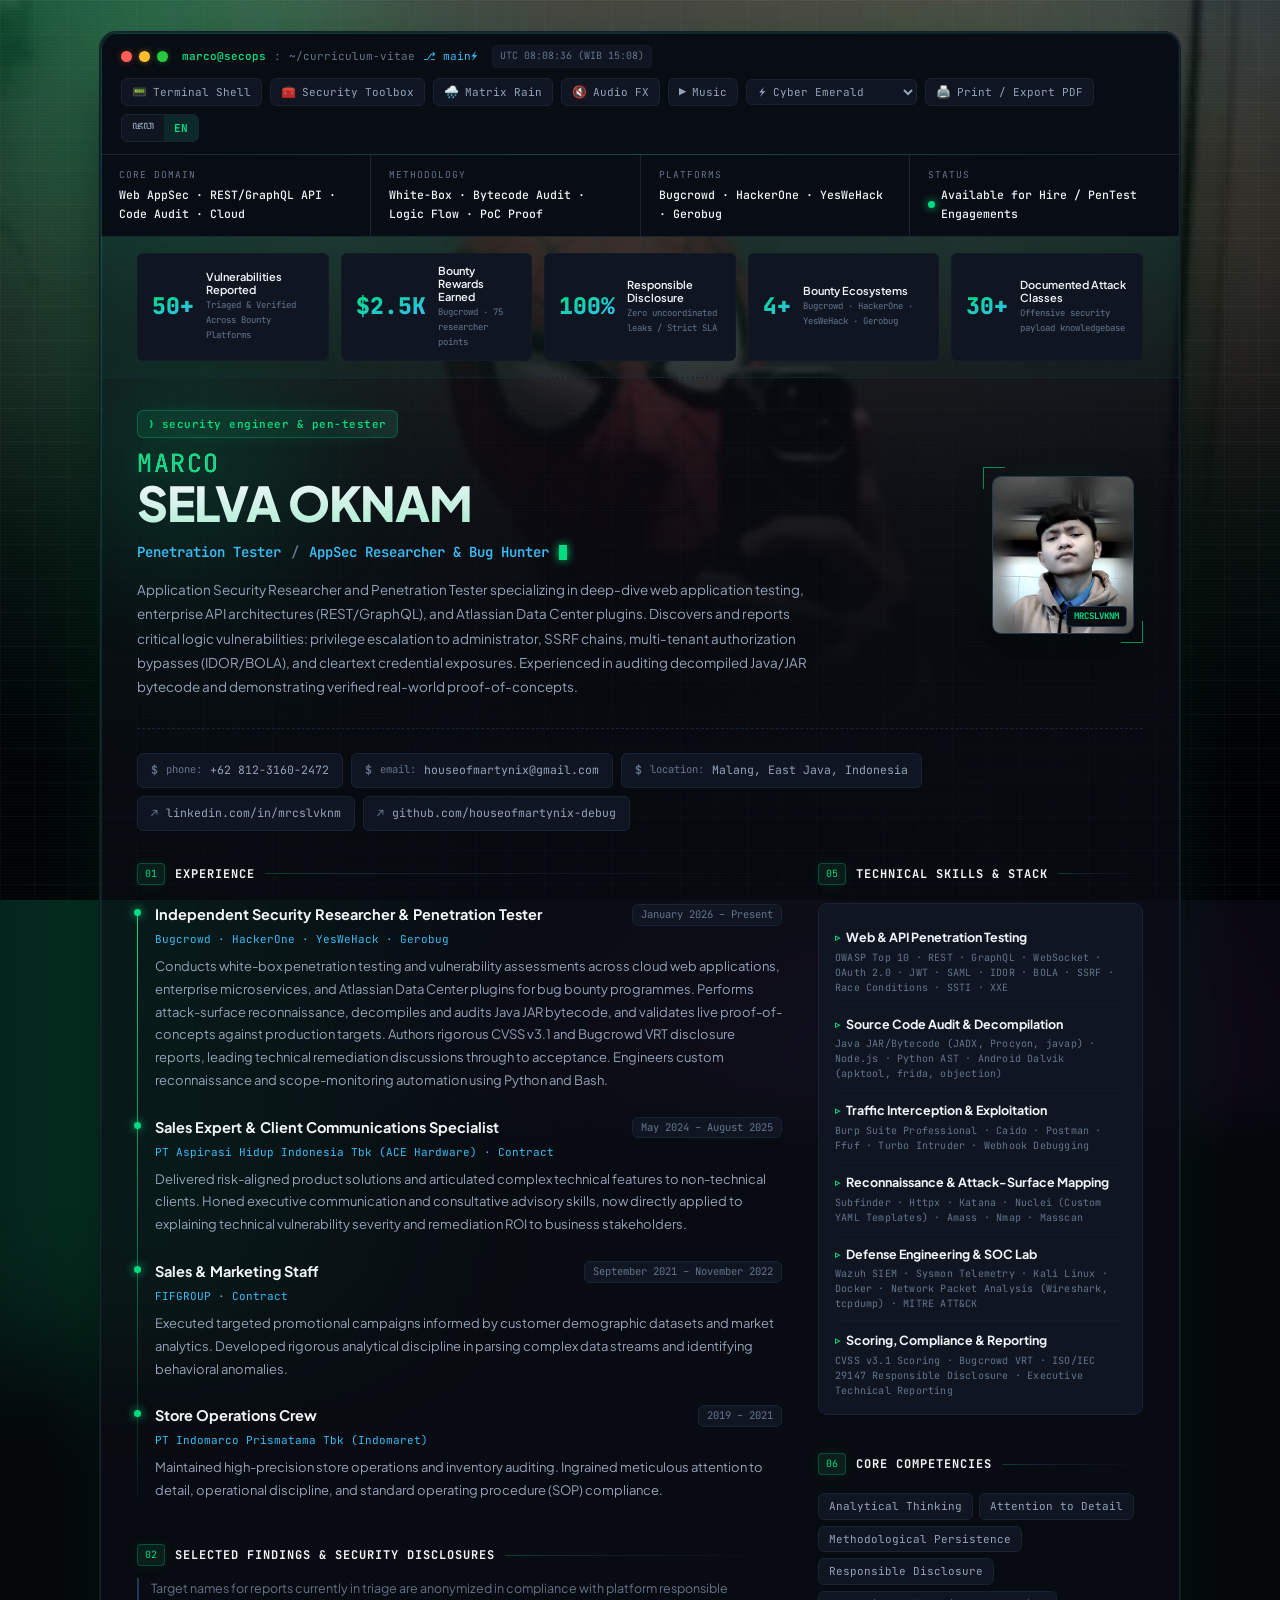
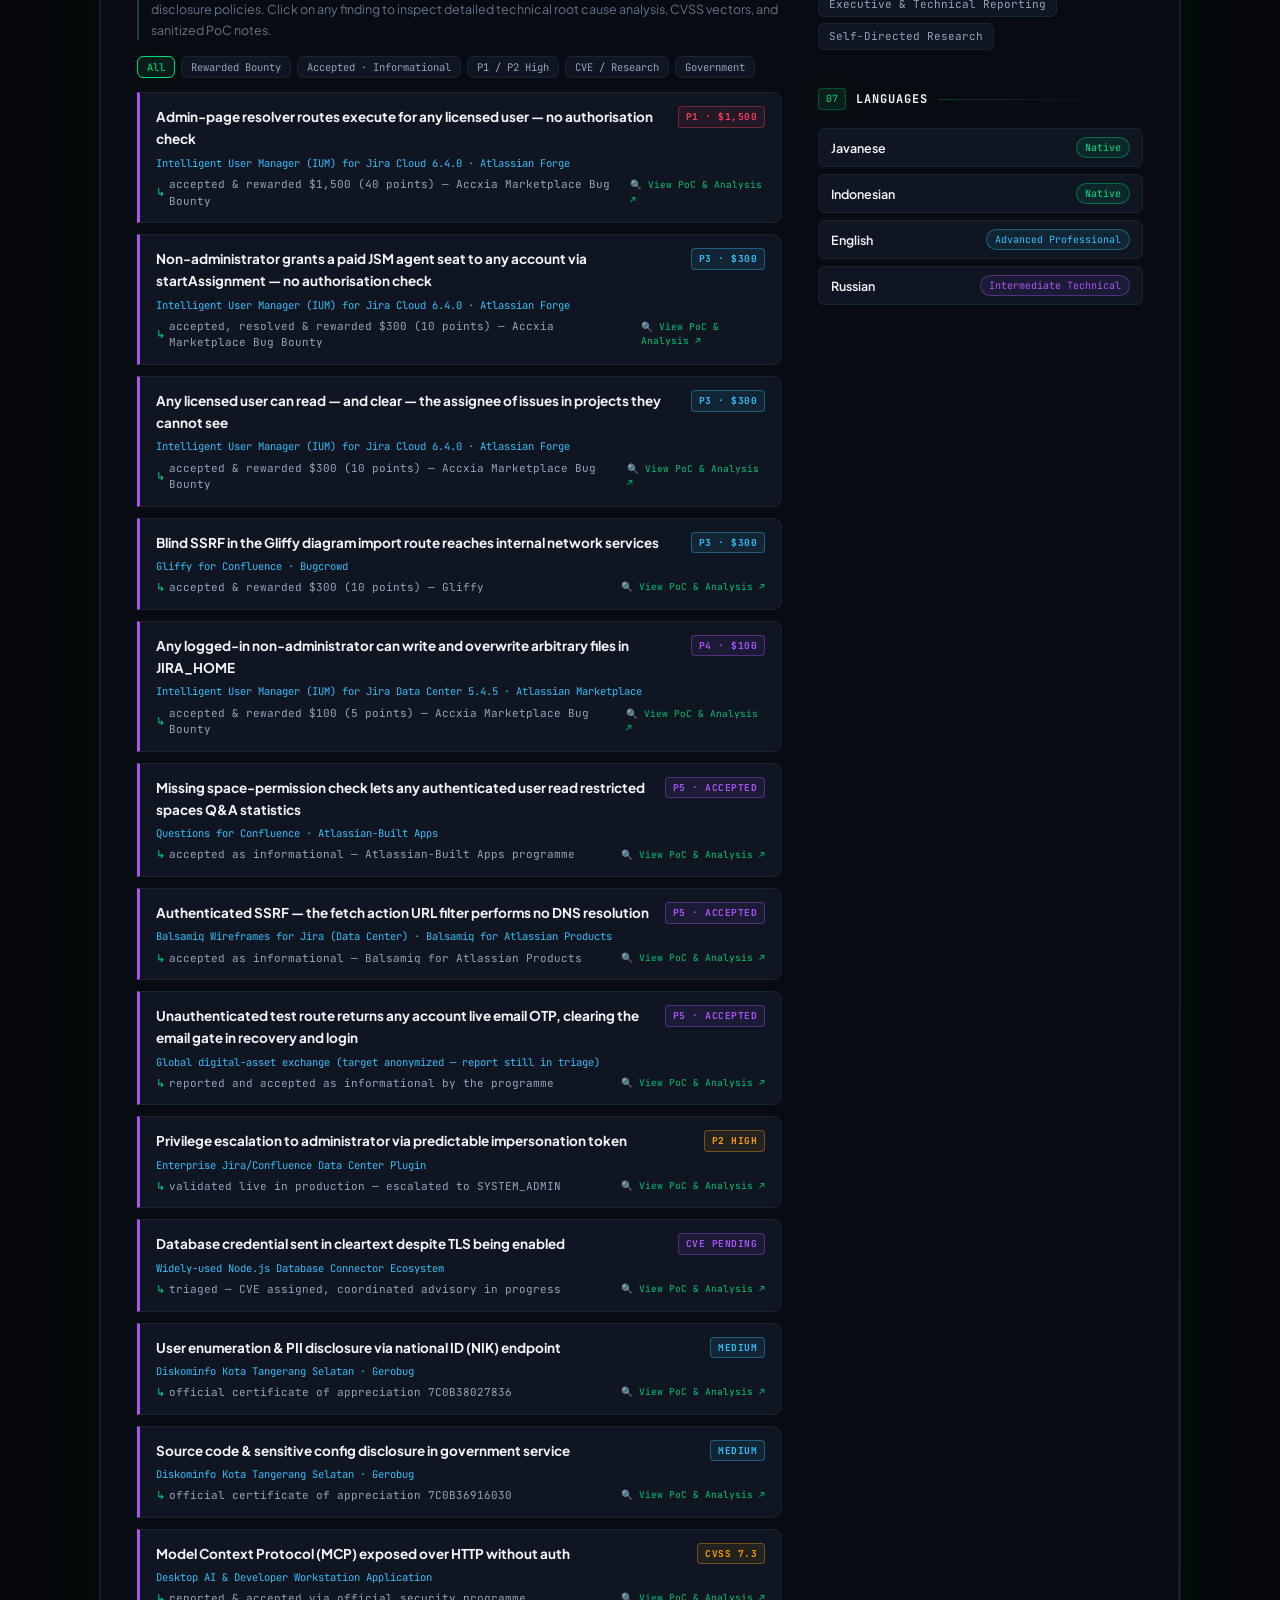
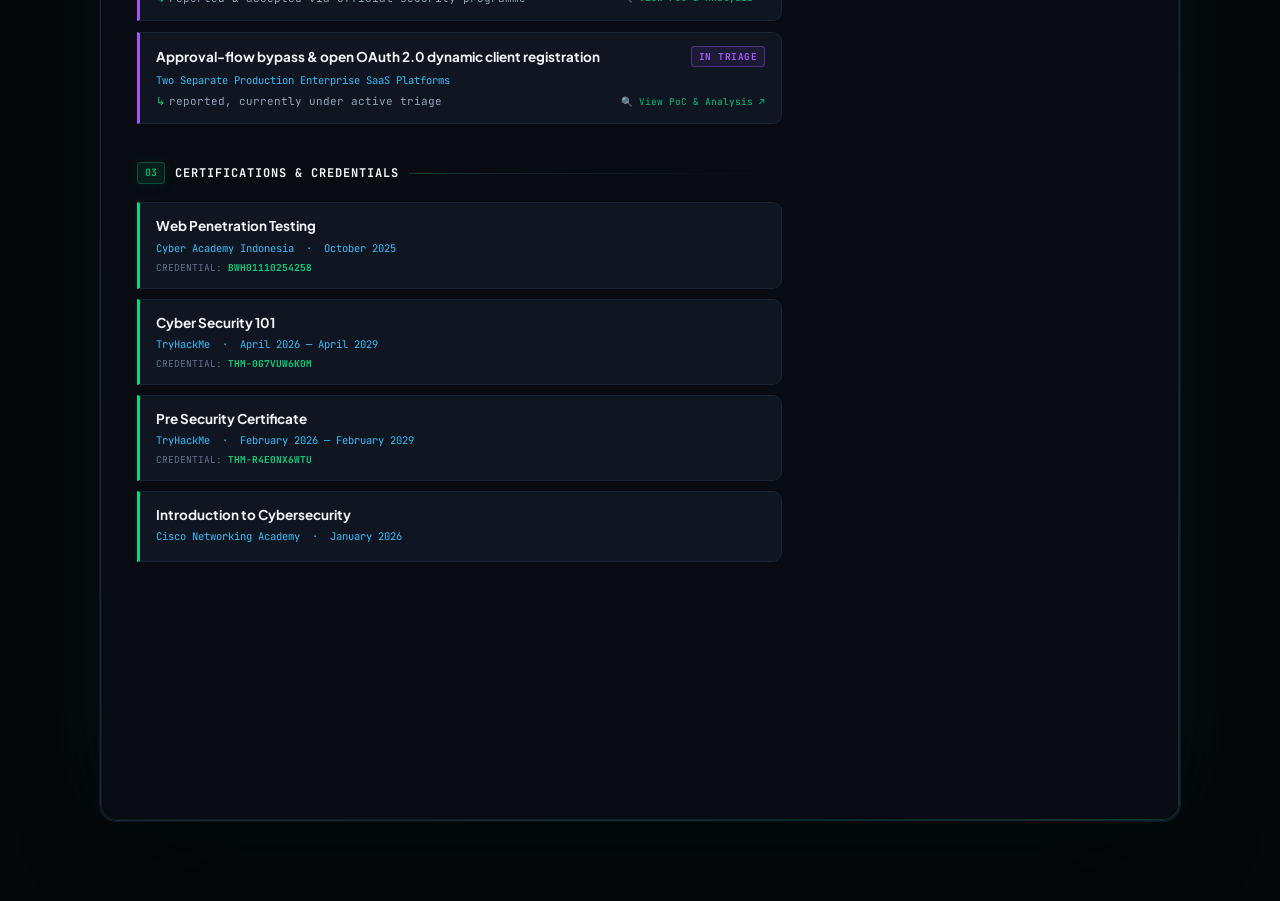
==== commit d1c15640: "Correct the programme name to Accxia Marketplace Bug Bounty" ====
--- a/en/index.html
+++ b/en/index.html
@@ -2207,7 +2207,7 @@
           </div>
           <div class="f-target">Intelligent User Manager (IUM) for Jira Cloud 6.4.0 · Atlassian Forge</div>
           <div class="f-proof">
-            <span class="f-proof-left">accepted & rewarded $1,500 (40 points) — Acexia Marketplace Bug Bounty</span>
+            <span class="f-proof-left">accepted & rewarded $1,500 (40 points) — Accxia Marketplace Bug Bounty</span>
             <span class="f-poc-link">🔍 View PoC &amp; Analysis ↗</span>
           </div>
         </div>
@@ -2218,7 +2218,7 @@
           </div>
           <div class="f-target">Intelligent User Manager (IUM) for Jira Cloud 6.4.0 · Atlassian Forge</div>
           <div class="f-proof">
-            <span class="f-proof-left">accepted, resolved & rewarded $300 (10 points) — Acexia Marketplace Bug Bounty</span>
+            <span class="f-proof-left">accepted, resolved & rewarded $300 (10 points) — Accxia Marketplace Bug Bounty</span>
             <span class="f-poc-link">🔍 View PoC &amp; Analysis ↗</span>
           </div>
         </div>
@@ -2229,7 +2229,7 @@
           </div>
           <div class="f-target">Intelligent User Manager (IUM) for Jira Cloud 6.4.0 · Atlassian Forge</div>
           <div class="f-proof">
-            <span class="f-proof-left">accepted & rewarded $300 (10 points) — Acexia Marketplace Bug Bounty</span>
+            <span class="f-proof-left">accepted & rewarded $300 (10 points) — Accxia Marketplace Bug Bounty</span>
             <span class="f-poc-link">🔍 View PoC &amp; Analysis ↗</span>
           </div>
         </div>
@@ -2251,7 +2251,7 @@
           </div>
           <div class="f-target">Intelligent User Manager (IUM) for Jira Data Center 5.4.5 · Atlassian Marketplace</div>
           <div class="f-proof">
-            <span class="f-proof-left">accepted & rewarded $100 (5 points) — Acexia Marketplace Bug Bounty</span>
+            <span class="f-proof-left">accepted & rewarded $100 (5 points) — Accxia Marketplace Bug Bounty</span>
             <span class="f-poc-link">🔍 View PoC &amp; Analysis ↗</span>
           </div>
         </div>
@@ -2606,7 +2606,7 @@
 
 <script>
 // Data Store for Modal & CLI
-var FINDINGS_DB = [{"id": "FND-01", "title": "Admin-page resolver routes execute for any licensed user — no authorisation check", "target": "Intelligent User Manager (IUM) for Jira Cloud 6.4.0 · Atlassian Forge", "sev": "P1 · $1,500", "sev_cat": "paid", "proof": "accepted & rewarded $1,500 (40 points) — Acexia Marketplace Bug Bounty", "cvss": "Bugcrowd VRT 1.19.1 · broken_access_control > privilege_escalation · triaged P1 Critical", "cwe": "CWE-862 / CWE-285: Missing Authorization on Forge resolver routes", "root_cause": "The module is declared as a jiraAdminPage, and Forge enforces administrator access only on the page route — never on the resolver behind it. Forge leaves resolver authorisation to the app, and resolver-admin performs none, so any licensed account reaches getConfig, getAdminUsers, getOrgApiSettings, getManagement and getInstalledProducts directly.", "poc": "1. Log in to a Jira Cloud site with the app installed, as a licensed non-administrator.\n2. Open the app page and read the app context (localId, extension, installationId, version) from the browser console.\n3. Invoke the admin resolver routes with a legitimately minted Forge context token issued to that non-admin account.\n4. The actor asserts ADMINISTER = false, yet every admin route still returns success:true.", "impact": "A Jira administrator loses exclusive control of the app surface that manages users and permissions on their instance. Any licensed user can read the app configuration and licence records, the organisation API settings (including whether an org API key is configured), and enumerate the users the app manages — a complete authorisation bypass of the administrative surface.", "fix": "Check the caller permission inside every resolver, not only on the page route. Forge supplies the caller accountId in the resolver context: resolve that account ADMINISTER permission server-side and reject the call otherwise."}, {"id": "FND-02", "title": "Non-administrator grants a paid JSM agent seat to any account via startAssignment — no authorisation check", "target": "Intelligent User Manager (IUM) for Jira Cloud 6.4.0 · Atlassian Forge", "sev": "P3 · $300", "sev_cat": "paid", "proof": "accepted, resolved & rewarded $300 (10 points) — Acexia Marketplace Bug Bounty", "cvss": "Bugcrowd VRT 1.19.1 · broken_access_control > privilege_escalation · triaged P3 · resolved", "cwe": "CWE-862 / CWE-269: Missing Authorization & Improper Privilege Management", "root_cause": "The startAssignment resolver mutates paid Jira Service Management agent seats but never resolves the caller permission. Forge guards the admin page route only; the resolver behind it accepts any licensed caller, so a seat grant — a billable, licence-consuming action reserved for site administrators — executes on behalf of an ordinary user.", "poc": "1. Log in to a Jira Cloud site with the app installed, as a licensed non-administrator.\n2. Confirm the actor holds no admin rights: the Forge actor context asserts ADMINISTER = false.\n3. Invoke startAssignment with a legitimately minted Forge context token issued to that non-admin account, targeting a second account.\n4. The call returns success and the target account is granted a paid JSM agent seat — a licence-billable state change made by a user with no administrative rights.", "impact": "Any licensed user can consume the customer paid JSM agent licences at will — assigning seats the site administrator never approved, inflating the subscription bill, and handing service-desk agent capabilities to accounts that were never meant to hold them.", "fix": "Resolve the caller ADMINISTER permission inside startAssignment itself before mutating any seat, and reject the call otherwise. A route-level admin guard on the page does not protect the resolver behind it."}, {"id": "FND-03", "title": "Any licensed user can read — and clear — the assignee of issues in projects they cannot see", "target": "Intelligent User Manager (IUM) for Jira Cloud 6.4.0 · Atlassian Forge", "sev": "P3 · $300", "sev_cat": "paid", "proof": "accepted & rewarded $300 (10 points) — Acexia Marketplace Bug Bounty", "cvss": "Bugcrowd VRT 1.19.1 · broken_access_control > idor · triaged P3", "cwe": "CWE-639 / CWE-862: Authorization Bypass Through User-Controlled Key & Missing Authorization", "root_cause": "The ium-assignee-field resolvers take an issue key straight from the caller and query the Jira REST API with the app own credentials rather than the caller. Nothing re-checks the caller Browse Projects permission against that issue, so project-level permission scoping is lost the moment the request crosses into the resolver.", "poc": "1. As a licensed user, confirm a target project is not visible: it is absent from the project list and its issues are absent from search.\n2. Read the app context from the browser console on any page where the app renders.\n3. Invoke the assignee-field resolver with an issue key from that invisible project.\n4. The resolver returns the current assignee, and the unassign route clears it — both against an issue the caller has no permission to browse.", "impact": "Project-level confidentiality collapses: any licensed user can learn who works on issues inside private or restricted projects — an information leak in itself — and can strip assignees from that work, disrupting delivery in projects they were never granted access to.", "fix": "Resolve the caller Browse Projects permission on the target issue before reading or mutating it, and call the Jira API as the user rather than as the app wherever the caller permission is what should govern the result."}, {"id": "FND-04", "title": "Blind SSRF in the Gliffy diagram import route reaches internal network services", "target": "Gliffy for Confluence · Bugcrowd", "sev": "P3 · $300", "sev_cat": "paid", "proof": "accepted & rewarded $300 (10 points) — Gliffy", "cvss": "CVSS:3.1/AV:N/AC:L/PR:L/UI:N/S:C/C:L/I:N/A:N (5.8 Medium) · Bugcrowd VRT server_side_injection > ssrf · triaged P3", "cwe": "CWE-918: Server-Side Request Forgery (SSRF), blind variant", "root_cause": "The diagram import route fetches a caller-supplied URL server-side. The URL is treated as a trusted import source rather than as untrusted input, so no allowlist, loopback filter or link-local filter is applied before the server issues the request from inside the Confluence network.", "poc": "1. Log in to Confluence as an ordinary user with no administrative rights.\n2. Point the diagram import at a listener the tester controls and confirm the callback arrives from the Confluence server address, not the client.\n3. Repeat against internal-only hosts and observe the response-timing difference between a closed port and an open one.\n4. The response body is never returned to the caller — the channel is blind — but host reachability and port state are recoverable from timing.", "impact": "A logged-in Confluence user can use the server as a network probe: mapping hosts and open ports on the internal network behind the perimeter, and reaching services that trust requests originating from the Confluence host.", "fix": "Resolve the supplied URL and validate the resolved address rather than the string — reject loopback, link-local, RFC 1918 and cloud metadata ranges, re-validate after every redirect, and route the fetch through an egress proxy that cannot see internal networks."}, {"id": "FND-05", "title": "Any logged-in non-administrator can write and overwrite arbitrary files in JIRA_HOME", "target": "Intelligent User Manager (IUM) for Jira Data Center 5.4.5 · Atlassian Marketplace", "sev": "P4 · $100", "sev_cat": "paid", "proof": "accepted & rewarded $100 (5 points) — Acexia Marketplace Bug Bounty", "cvss": "Bugcrowd VRT 1.19.1 · broken_access_control > privilege_escalation · triaged P4", "cwe": "CWE-862 / CWE-434: Missing Authorization & Unrestricted File Upload", "root_cause": "IUMImageServletFilter.doFilter() runs its authentication check only inside a branch guarded by request.getMethod().equalsIgnoreCase(\"GET\"); every non-GET method falls straight through to the servlet. ImageServlet.doPost() then calls doUploadPicture() with no authentication, no administrator check, no XSRF token validation and no extension or MIME allowlist, writing into the uploads directory and calling DAO.updateUrlLog().", "poc": "1. Confirm the actor is not an administrator: /rest/api/2/mypermissions?permissions=ADMINISTER returns havePermission = false.\n2. Control — an anonymous POST to /plugins/servlet/ium-image is rejected with 401.\n3. The same request as a plain licensed user returns 200 and the file is stored.\n4. Repeat with the same filename and different content — 200, and the file on disk holds the new content.\n5. Repeat with a .html filename — 200, stored as-is; no extension or MIME validation is performed.", "impact": "A Jira administrator loses control over the contents of JIRA_HOME/uploads and over the application logo: any licensed user with no administrative rights can write files there, replace files an administrator previously uploaded, and trigger DAO.updateUrlLog() on every successful upload — a state change visible to every user of the instance. Each request may carry up to 3 MiB with no additional throttling, so any user can consume JIRA_HOME disk at will.", "fix": "Move the authorisation check out of the GET branch and apply it to the servlet itself, matching what the Confluence build of the app already does: require an administrator for doPost(), validate the XSRF token, and add an extension/MIME allowlist for the upload. Rejecting non-GET methods in the filter would also close it."}, {"id": "FND-06", "title": "Missing space-permission check lets any authenticated user read restricted spaces Q&A statistics", "target": "Questions for Confluence · Atlassian-Built Apps", "sev": "P5 · Accepted", "sev_cat": "info", "proof": "accepted as informational — Atlassian-Built Apps programme", "cvss": "CVSS:3.1/AV:N/AC:L/PR:L/UI:N/S:U/C:L/I:N/A:N (4.3 Medium as reported) · accepted P5 informational", "cwe": "CWE-862 / CWE-200: Missing Authorization & Exposure of Sensitive Information", "root_cause": "The statistics route resolves a space by key and returns its Q&A aggregates without first checking that the caller holds view permission on that space. Space permissions gate the Questions UI, but the REST route behind it is reachable directly by any authenticated session.", "poc": "1. As an authenticated user with no permission on a restricted space, confirm the space is not listed and its content is not searchable.\n2. Request the statistics route for that space key directly.\n3. The route returns aggregate Q&A data — question and answer counts, top contributors and activity — for a space the caller cannot open.", "impact": "The existence, activity level and most active participants of restricted spaces leak to any authenticated user — useful reconnaissance for an insider mapping which confidential workstreams exist and who staffs them.", "fix": "Check the caller view permission on the resolved space before assembling the statistics response, and return the same not-found response for a space the caller cannot see as for one that does not exist."}, {"id": "FND-07", "title": "Authenticated SSRF — the fetch action URL filter performs no DNS resolution", "target": "Balsamiq Wireframes for Jira (Data Center) · Balsamiq for Atlassian Products", "sev": "P5 · Accepted", "sev_cat": "info", "proof": "accepted as informational — Balsamiq for Atlassian Products", "cvss": "CVSS:3.1/AV:N/AC:H/PR:L/UI:N/S:U/C:L/I:N/A:N (3.1 Low as reported) · accepted P5 informational", "cwe": "CWE-918 / CWE-20: SSRF — host denylist evaluated on the string, never on the resolved address", "root_cause": "The fetch action filters the target on the literal hostname string. Because it never resolves the name, a hostname under the reporter control that resolves to a loopback or link-local address passes the filter unchanged, and the server then connects to the internal address the filter exists to block.", "poc": "1. Publish a hostname on a zone the tester controls that resolves to a loopback or link-local address.\n2. Supply that hostname to the fetch action as an authenticated user.\n3. The string-level filter accepts it, and the server resolves and connects to the internal address the filter was written to block.", "impact": "The control intended to keep the server away from internal addresses is bypassable, restoring the SSRF reach it was added to remove — a defence-in-depth gap rather than a directly exploitable data leak, which is why the programme accepted it as informational.", "fix": "Resolve the hostname first and validate every resolved address against the denylist, re-validating after redirects and pinning the connection to the address that was actually checked."}, {"id": "FND-08", "title": "Unauthenticated test route returns any account live email OTP, clearing the email gate in recovery and login", "target": "Global digital-asset exchange (target anonymized — report still in triage)", "sev": "P5 · Accepted", "sev_cat": "info", "proof": "reported and accepted as informational by the programme", "cvss": "CVSS:3.1/AV:N/AC:L/PR:N/UI:N/S:U/C:H/I:H/A:N (8.1 High as reported) · rated P5 informational by the programme", "cwe": "CWE-306 / CWE-640: Missing Authentication for Critical Function & Weak Password Recovery Mechanism", "root_cause": "A test route family was left reachable without authentication and echoed back the live one-time password issued to an arbitrary account. That OTP is the second factor the email gate relies on, so anything able to read it collapses the gate for both account recovery and login.", "poc": "1. Using two accounts both under the tester control, trigger the email gate on the second account from an unauthenticated session.\n2. Read that account live OTP back from the unauthenticated test route.\n3. Submit the value to the gate: it is accepted and the flow proceeds, with no access to the account inbox at any point.\n4. Reported with sanitized values only; no third-party account was ever touched.", "impact": "The email possession check stops proving possession. Anyone able to read the OTP satisfies the gate for an account they do not control — and that gate is the step both account recovery and login lean on to establish that the person is the account owner.", "fix": "Remove the test route family from any environment able to mint or read live credentials; failing that, require authentication and never return an OTP value in a response body under any circumstance."}, {"id": "FND-09", "title": "Privilege escalation to administrator via predictable impersonation token", "target": "Enterprise Jira/Confluence Data Center Plugin", "sev": "P2 High", "sev_cat": "high", "proof": "validated live in production — escalated to SYSTEM_ADMIN", "cvss": "CVSS:3.1/AV:N/AC:L/PR:L/UI:N/S:U/C:H/I:H/A:H (8.8 High)", "cwe": "CWE-287 / CWE-330: Improper Authentication & Insufficiently Random Values", "root_cause": "Decompiled Java JAR classes revealed the plugin generated tenant impersonation tokens using deterministic timestamp seeds without cryptographic entropy.", "poc": "1. Authenticate with standard low-privileged account.\n2. Reconstruct token generation seed using synchronized server HTTP response timestamps.\n3. Mint valid authorization token for administrative UID and access privileged endpoints with full SYSTEM_ADMIN capabilities.", "impact": "Complete tenant workspace takeover, unauthorized access to confidential enterprise documentation, and administrative code execution risk.", "fix": "Implement cryptographically secure pseudorandom number generator (CSPRNG, java.security.SecureRandom) and enforce strict cryptographic HMAC signing."}, {"id": "FND-10", "title": "Database credential sent in cleartext despite TLS being enabled", "target": "Widely-used Node.js Database Connector Ecosystem", "sev": "CVE Pending", "sev_cat": "cve", "proof": "triaged — CVE assigned, coordinated advisory in progress", "cvss": "CVSS:3.1/AV:N/AC:H/PR:N/UI:N/S:U/C:H/I:N/A:N (5.9 Medium)", "cwe": "CWE-319: Cleartext Transmission of Sensitive Information", "root_cause": "Connection initialization handshake race condition permitted authentication frames to be flushed over socket prior to successful TLS upgrade completion.", "poc": "1. Monitor connection traffic via tcpdump/Wireshark on local network interface.\n2. Initiate client connection to PostgreSQL/MySQL backend with ssl: true.\n3. Observe cleartext authentication packet transmitted prior to TLS handshake completion.", "impact": "Network-adjacent attackers (e.g. within shared cloud VPC/LAN) can intercept master database credentials and exfiltrate database contents.", "fix": "Queue authentication frame dispatch until the TLS secureConnect event has fully resolved and cipher negotiation is verified."}, {"id": "FND-11", "title": "User enumeration & PII disclosure via national ID (NIK) endpoint", "target": "Diskominfo Kota Tangerang Selatan · Gerobug", "sev": "Medium", "sev_cat": "gov", "proof": "official certificate of appreciation 7C0B38027836", "cvss": "CVSS:3.1/AV:N/AC:L/PR:N/UI:N/S:U/C:L/I:N/A:N (5.3 Medium)", "cwe": "CWE-200 / CWE-359: Exposure of Private Personal Information (PII)", "root_cause": "Public verification API lacked request rate-limiting and leaked differential validation responses confirming registered citizen identities.", "poc": "1. Scripted automated queries across municipal endpoint.\n2. Correlated differential JSON status codes to enumerate active citizen identification numbers without authentication.", "impact": "Mass citizen identity enumeration and privacy leakage susceptible to spear-phishing and credential stuffing campaigns.", "fix": "Implemented rate limiting, CAPTCHA verification on public forms, and standardized opaque response messaging."}, {"id": "FND-12", "title": "Source code & sensitive config disclosure in government service", "target": "Diskominfo Kota Tangerang Selatan · Gerobug", "sev": "Medium", "sev_cat": "gov", "proof": "official certificate of appreciation 7C0B36916030", "cvss": "CVSS:3.1/AV:N/AC:L/PR:N/UI:N/S:U/C:L/I:N/A:N (5.3 Medium)", "cwe": "CWE-538: File and Directory Information Exposure", "root_cause": "Exposed web root backup archives and source repository artifacts due to default web server directory indexing misconfigurations.", "poc": "1. Identified exposed static backup path via automated web enumeration.\n2. Verified downloadable archive containing application configuration details.", "impact": "Architectural disclosure and exposure of internal routing and API structures aiding targeted exploitation.", "fix": "Restricted web server file access rules, sanitized web root, and integrated pre-deployment artifact scanning in CI pipeline."}, {"id": "FND-13", "title": "Model Context Protocol (MCP) exposed over HTTP without auth", "target": "Desktop AI & Developer Workstation Application", "sev": "CVSS 7.3", "sev_cat": "high", "proof": "reported & accepted via official security programme", "cvss": "CVSS:3.1/AV:N/AC:L/PR:N/UI:R/S:U/C:H/I:H/A:N (7.3 High)", "cwe": "CWE-306: Missing Authentication for Critical Function", "root_cause": "Local MCP daemon bound HTTP socket without origin verification or authorization tokens, exposing tool execution to malicious web pages.", "poc": "1. Created cross-origin HTML PoC triggering fetch() requests to localhost daemon.\n2. Executed arbitrary local tool operations via unauthorized JSON-RPC calls.", "impact": "Arbitrary local file inspection and unauthorized agentic action execution on developer workstations.", "fix": "Added cryptographic per-session token validation and restricted CORS origins to trusted application domains."}, {"id": "FND-14", "title": "Approval-flow bypass & open OAuth 2.0 dynamic client registration", "target": "Two Separate Production Enterprise SaaS Platforms", "sev": "In Triage", "sev_cat": "high", "proof": "reported, currently under active triage", "cvss": "CVSS:3.1/AV:N/AC:L/PR:N/UI:R/S:U/C:H/I:H/A:N (8.1 High)", "cwe": "CWE-285: Improper Authorization / OAuth Flow Flaws", "root_cause": "Dynamic client registration endpoint permitted unvetted third-party client creation with wildcard redirect URIs.", "poc": "1. Register unauthenticated client with custom attacker callback URI.\n2. Initiate authorization flow and intercept authorization codes upon user authentication.", "impact": "Account takeover and arbitrary user impersonation across connected SaaS services.", "fix": "Enforce strict redirect URI exact matching and restrict dynamic client registration to pre-approved developer accounts."}];
+var FINDINGS_DB = [{"id": "FND-01", "title": "Admin-page resolver routes execute for any licensed user — no authorisation check", "target": "Intelligent User Manager (IUM) for Jira Cloud 6.4.0 · Atlassian Forge", "sev": "P1 · $1,500", "sev_cat": "paid", "proof": "accepted & rewarded $1,500 (40 points) — Accxia Marketplace Bug Bounty", "cvss": "Bugcrowd VRT 1.19.1 · broken_access_control > privilege_escalation · triaged P1 Critical", "cwe": "CWE-862 / CWE-285: Missing Authorization on Forge resolver routes", "root_cause": "The module is declared as a jiraAdminPage, and Forge enforces administrator access only on the page route — never on the resolver behind it. Forge leaves resolver authorisation to the app, and resolver-admin performs none, so any licensed account reaches getConfig, getAdminUsers, getOrgApiSettings, getManagement and getInstalledProducts directly.", "poc": "1. Log in to a Jira Cloud site with the app installed, as a licensed non-administrator.\n2. Open the app page and read the app context (localId, extension, installationId, version) from the browser console.\n3. Invoke the admin resolver routes with a legitimately minted Forge context token issued to that non-admin account.\n4. The actor asserts ADMINISTER = false, yet every admin route still returns success:true.", "impact": "A Jira administrator loses exclusive control of the app surface that manages users and permissions on their instance. Any licensed user can read the app configuration and licence records, the organisation API settings (including whether an org API key is configured), and enumerate the users the app manages — a complete authorisation bypass of the administrative surface.", "fix": "Check the caller permission inside every resolver, not only on the page route. Forge supplies the caller accountId in the resolver context: resolve that account ADMINISTER permission server-side and reject the call otherwise."}, {"id": "FND-02", "title": "Non-administrator grants a paid JSM agent seat to any account via startAssignment — no authorisation check", "target": "Intelligent User Manager (IUM) for Jira Cloud 6.4.0 · Atlassian Forge", "sev": "P3 · $300", "sev_cat": "paid", "proof": "accepted, resolved & rewarded $300 (10 points) — Accxia Marketplace Bug Bounty", "cvss": "Bugcrowd VRT 1.19.1 · broken_access_control > privilege_escalation · triaged P3 · resolved", "cwe": "CWE-862 / CWE-269: Missing Authorization & Improper Privilege Management", "root_cause": "The startAssignment resolver mutates paid Jira Service Management agent seats but never resolves the caller permission. Forge guards the admin page route only; the resolver behind it accepts any licensed caller, so a seat grant — a billable, licence-consuming action reserved for site administrators — executes on behalf of an ordinary user.", "poc": "1. Log in to a Jira Cloud site with the app installed, as a licensed non-administrator.\n2. Confirm the actor holds no admin rights: the Forge actor context asserts ADMINISTER = false.\n3. Invoke startAssignment with a legitimately minted Forge context token issued to that non-admin account, targeting a second account.\n4. The call returns success and the target account is granted a paid JSM agent seat — a licence-billable state change made by a user with no administrative rights.", "impact": "Any licensed user can consume the customer paid JSM agent licences at will — assigning seats the site administrator never approved, inflating the subscription bill, and handing service-desk agent capabilities to accounts that were never meant to hold them.", "fix": "Resolve the caller ADMINISTER permission inside startAssignment itself before mutating any seat, and reject the call otherwise. A route-level admin guard on the page does not protect the resolver behind it."}, {"id": "FND-03", "title": "Any licensed user can read — and clear — the assignee of issues in projects they cannot see", "target": "Intelligent User Manager (IUM) for Jira Cloud 6.4.0 · Atlassian Forge", "sev": "P3 · $300", "sev_cat": "paid", "proof": "accepted & rewarded $300 (10 points) — Accxia Marketplace Bug Bounty", "cvss": "Bugcrowd VRT 1.19.1 · broken_access_control > idor · triaged P3", "cwe": "CWE-639 / CWE-862: Authorization Bypass Through User-Controlled Key & Missing Authorization", "root_cause": "The ium-assignee-field resolvers take an issue key straight from the caller and query the Jira REST API with the app own credentials rather than the caller. Nothing re-checks the caller Browse Projects permission against that issue, so project-level permission scoping is lost the moment the request crosses into the resolver.", "poc": "1. As a licensed user, confirm a target project is not visible: it is absent from the project list and its issues are absent from search.\n2. Read the app context from the browser console on any page where the app renders.\n3. Invoke the assignee-field resolver with an issue key from that invisible project.\n4. The resolver returns the current assignee, and the unassign route clears it — both against an issue the caller has no permission to browse.", "impact": "Project-level confidentiality collapses: any licensed user can learn who works on issues inside private or restricted projects — an information leak in itself — and can strip assignees from that work, disrupting delivery in projects they were never granted access to.", "fix": "Resolve the caller Browse Projects permission on the target issue before reading or mutating it, and call the Jira API as the user rather than as the app wherever the caller permission is what should govern the result."}, {"id": "FND-04", "title": "Blind SSRF in the Gliffy diagram import route reaches internal network services", "target": "Gliffy for Confluence · Bugcrowd", "sev": "P3 · $300", "sev_cat": "paid", "proof": "accepted & rewarded $300 (10 points) — Gliffy", "cvss": "CVSS:3.1/AV:N/AC:L/PR:L/UI:N/S:C/C:L/I:N/A:N (5.8 Medium) · Bugcrowd VRT server_side_injection > ssrf · triaged P3", "cwe": "CWE-918: Server-Side Request Forgery (SSRF), blind variant", "root_cause": "The diagram import route fetches a caller-supplied URL server-side. The URL is treated as a trusted import source rather than as untrusted input, so no allowlist, loopback filter or link-local filter is applied before the server issues the request from inside the Confluence network.", "poc": "1. Log in to Confluence as an ordinary user with no administrative rights.\n2. Point the diagram import at a listener the tester controls and confirm the callback arrives from the Confluence server address, not the client.\n3. Repeat against internal-only hosts and observe the response-timing difference between a closed port and an open one.\n4. The response body is never returned to the caller — the channel is blind — but host reachability and port state are recoverable from timing.", "impact": "A logged-in Confluence user can use the server as a network probe: mapping hosts and open ports on the internal network behind the perimeter, and reaching services that trust requests originating from the Confluence host.", "fix": "Resolve the supplied URL and validate the resolved address rather than the string — reject loopback, link-local, RFC 1918 and cloud metadata ranges, re-validate after every redirect, and route the fetch through an egress proxy that cannot see internal networks."}, {"id": "FND-05", "title": "Any logged-in non-administrator can write and overwrite arbitrary files in JIRA_HOME", "target": "Intelligent User Manager (IUM) for Jira Data Center 5.4.5 · Atlassian Marketplace", "sev": "P4 · $100", "sev_cat": "paid", "proof": "accepted & rewarded $100 (5 points) — Accxia Marketplace Bug Bounty", "cvss": "Bugcrowd VRT 1.19.1 · broken_access_control > privilege_escalation · triaged P4", "cwe": "CWE-862 / CWE-434: Missing Authorization & Unrestricted File Upload", "root_cause": "IUMImageServletFilter.doFilter() runs its authentication check only inside a branch guarded by request.getMethod().equalsIgnoreCase(\"GET\"); every non-GET method falls straight through to the servlet. ImageServlet.doPost() then calls doUploadPicture() with no authentication, no administrator check, no XSRF token validation and no extension or MIME allowlist, writing into the uploads directory and calling DAO.updateUrlLog().", "poc": "1. Confirm the actor is not an administrator: /rest/api/2/mypermissions?permissions=ADMINISTER returns havePermission = false.\n2. Control — an anonymous POST to /plugins/servlet/ium-image is rejected with 401.\n3. The same request as a plain licensed user returns 200 and the file is stored.\n4. Repeat with the same filename and different content — 200, and the file on disk holds the new content.\n5. Repeat with a .html filename — 200, stored as-is; no extension or MIME validation is performed.", "impact": "A Jira administrator loses control over the contents of JIRA_HOME/uploads and over the application logo: any licensed user with no administrative rights can write files there, replace files an administrator previously uploaded, and trigger DAO.updateUrlLog() on every successful upload — a state change visible to every user of the instance. Each request may carry up to 3 MiB with no additional throttling, so any user can consume JIRA_HOME disk at will.", "fix": "Move the authorisation check out of the GET branch and apply it to the servlet itself, matching what the Confluence build of the app already does: require an administrator for doPost(), validate the XSRF token, and add an extension/MIME allowlist for the upload. Rejecting non-GET methods in the filter would also close it."}, {"id": "FND-06", "title": "Missing space-permission check lets any authenticated user read restricted spaces Q&A statistics", "target": "Questions for Confluence · Atlassian-Built Apps", "sev": "P5 · Accepted", "sev_cat": "info", "proof": "accepted as informational — Atlassian-Built Apps programme", "cvss": "CVSS:3.1/AV:N/AC:L/PR:L/UI:N/S:U/C:L/I:N/A:N (4.3 Medium as reported) · accepted P5 informational", "cwe": "CWE-862 / CWE-200: Missing Authorization & Exposure of Sensitive Information", "root_cause": "The statistics route resolves a space by key and returns its Q&A aggregates without first checking that the caller holds view permission on that space. Space permissions gate the Questions UI, but the REST route behind it is reachable directly by any authenticated session.", "poc": "1. As an authenticated user with no permission on a restricted space, confirm the space is not listed and its content is not searchable.\n2. Request the statistics route for that space key directly.\n3. The route returns aggregate Q&A data — question and answer counts, top contributors and activity — for a space the caller cannot open.", "impact": "The existence, activity level and most active participants of restricted spaces leak to any authenticated user — useful reconnaissance for an insider mapping which confidential workstreams exist and who staffs them.", "fix": "Check the caller view permission on the resolved space before assembling the statistics response, and return the same not-found response for a space the caller cannot see as for one that does not exist."}, {"id": "FND-07", "title": "Authenticated SSRF — the fetch action URL filter performs no DNS resolution", "target": "Balsamiq Wireframes for Jira (Data Center) · Balsamiq for Atlassian Products", "sev": "P5 · Accepted", "sev_cat": "info", "proof": "accepted as informational — Balsamiq for Atlassian Products", "cvss": "CVSS:3.1/AV:N/AC:H/PR:L/UI:N/S:U/C:L/I:N/A:N (3.1 Low as reported) · accepted P5 informational", "cwe": "CWE-918 / CWE-20: SSRF — host denylist evaluated on the string, never on the resolved address", "root_cause": "The fetch action filters the target on the literal hostname string. Because it never resolves the name, a hostname under the reporter control that resolves to a loopback or link-local address passes the filter unchanged, and the server then connects to the internal address the filter exists to block.", "poc": "1. Publish a hostname on a zone the tester controls that resolves to a loopback or link-local address.\n2. Supply that hostname to the fetch action as an authenticated user.\n3. The string-level filter accepts it, and the server resolves and connects to the internal address the filter was written to block.", "impact": "The control intended to keep the server away from internal addresses is bypassable, restoring the SSRF reach it was added to remove — a defence-in-depth gap rather than a directly exploitable data leak, which is why the programme accepted it as informational.", "fix": "Resolve the hostname first and validate every resolved address against the denylist, re-validating after redirects and pinning the connection to the address that was actually checked."}, {"id": "FND-08", "title": "Unauthenticated test route returns any account live email OTP, clearing the email gate in recovery and login", "target": "Global digital-asset exchange (target anonymized — report still in triage)", "sev": "P5 · Accepted", "sev_cat": "info", "proof": "reported and accepted as informational by the programme", "cvss": "CVSS:3.1/AV:N/AC:L/PR:N/UI:N/S:U/C:H/I:H/A:N (8.1 High as reported) · rated P5 informational by the programme", "cwe": "CWE-306 / CWE-640: Missing Authentication for Critical Function & Weak Password Recovery Mechanism", "root_cause": "A test route family was left reachable without authentication and echoed back the live one-time password issued to an arbitrary account. That OTP is the second factor the email gate relies on, so anything able to read it collapses the gate for both account recovery and login.", "poc": "1. Using two accounts both under the tester control, trigger the email gate on the second account from an unauthenticated session.\n2. Read that account live OTP back from the unauthenticated test route.\n3. Submit the value to the gate: it is accepted and the flow proceeds, with no access to the account inbox at any point.\n4. Reported with sanitized values only; no third-party account was ever touched.", "impact": "The email possession check stops proving possession. Anyone able to read the OTP satisfies the gate for an account they do not control — and that gate is the step both account recovery and login lean on to establish that the person is the account owner.", "fix": "Remove the test route family from any environment able to mint or read live credentials; failing that, require authentication and never return an OTP value in a response body under any circumstance."}, {"id": "FND-09", "title": "Privilege escalation to administrator via predictable impersonation token", "target": "Enterprise Jira/Confluence Data Center Plugin", "sev": "P2 High", "sev_cat": "high", "proof": "validated live in production — escalated to SYSTEM_ADMIN", "cvss": "CVSS:3.1/AV:N/AC:L/PR:L/UI:N/S:U/C:H/I:H/A:H (8.8 High)", "cwe": "CWE-287 / CWE-330: Improper Authentication & Insufficiently Random Values", "root_cause": "Decompiled Java JAR classes revealed the plugin generated tenant impersonation tokens using deterministic timestamp seeds without cryptographic entropy.", "poc": "1. Authenticate with standard low-privileged account.\n2. Reconstruct token generation seed using synchronized server HTTP response timestamps.\n3. Mint valid authorization token for administrative UID and access privileged endpoints with full SYSTEM_ADMIN capabilities.", "impact": "Complete tenant workspace takeover, unauthorized access to confidential enterprise documentation, and administrative code execution risk.", "fix": "Implement cryptographically secure pseudorandom number generator (CSPRNG, java.security.SecureRandom) and enforce strict cryptographic HMAC signing."}, {"id": "FND-10", "title": "Database credential sent in cleartext despite TLS being enabled", "target": "Widely-used Node.js Database Connector Ecosystem", "sev": "CVE Pending", "sev_cat": "cve", "proof": "triaged — CVE assigned, coordinated advisory in progress", "cvss": "CVSS:3.1/AV:N/AC:H/PR:N/UI:N/S:U/C:H/I:N/A:N (5.9 Medium)", "cwe": "CWE-319: Cleartext Transmission of Sensitive Information", "root_cause": "Connection initialization handshake race condition permitted authentication frames to be flushed over socket prior to successful TLS upgrade completion.", "poc": "1. Monitor connection traffic via tcpdump/Wireshark on local network interface.\n2. Initiate client connection to PostgreSQL/MySQL backend with ssl: true.\n3. Observe cleartext authentication packet transmitted prior to TLS handshake completion.", "impact": "Network-adjacent attackers (e.g. within shared cloud VPC/LAN) can intercept master database credentials and exfiltrate database contents.", "fix": "Queue authentication frame dispatch until the TLS secureConnect event has fully resolved and cipher negotiation is verified."}, {"id": "FND-11", "title": "User enumeration & PII disclosure via national ID (NIK) endpoint", "target": "Diskominfo Kota Tangerang Selatan · Gerobug", "sev": "Medium", "sev_cat": "gov", "proof": "official certificate of appreciation 7C0B38027836", "cvss": "CVSS:3.1/AV:N/AC:L/PR:N/UI:N/S:U/C:L/I:N/A:N (5.3 Medium)", "cwe": "CWE-200 / CWE-359: Exposure of Private Personal Information (PII)", "root_cause": "Public verification API lacked request rate-limiting and leaked differential validation responses confirming registered citizen identities.", "poc": "1. Scripted automated queries across municipal endpoint.\n2. Correlated differential JSON status codes to enumerate active citizen identification numbers without authentication.", "impact": "Mass citizen identity enumeration and privacy leakage susceptible to spear-phishing and credential stuffing campaigns.", "fix": "Implemented rate limiting, CAPTCHA verification on public forms, and standardized opaque response messaging."}, {"id": "FND-12", "title": "Source code & sensitive config disclosure in government service", "target": "Diskominfo Kota Tangerang Selatan · Gerobug", "sev": "Medium", "sev_cat": "gov", "proof": "official certificate of appreciation 7C0B36916030", "cvss": "CVSS:3.1/AV:N/AC:L/PR:N/UI:N/S:U/C:L/I:N/A:N (5.3 Medium)", "cwe": "CWE-538: File and Directory Information Exposure", "root_cause": "Exposed web root backup archives and source repository artifacts due to default web server directory indexing misconfigurations.", "poc": "1. Identified exposed static backup path via automated web enumeration.\n2. Verified downloadable archive containing application configuration details.", "impact": "Architectural disclosure and exposure of internal routing and API structures aiding targeted exploitation.", "fix": "Restricted web server file access rules, sanitized web root, and integrated pre-deployment artifact scanning in CI pipeline."}, {"id": "FND-13", "title": "Model Context Protocol (MCP) exposed over HTTP without auth", "target": "Desktop AI & Developer Workstation Application", "sev": "CVSS 7.3", "sev_cat": "high", "proof": "reported & accepted via official security programme", "cvss": "CVSS:3.1/AV:N/AC:L/PR:N/UI:R/S:U/C:H/I:H/A:N (7.3 High)", "cwe": "CWE-306: Missing Authentication for Critical Function", "root_cause": "Local MCP daemon bound HTTP socket without origin verification or authorization tokens, exposing tool execution to malicious web pages.", "poc": "1. Created cross-origin HTML PoC triggering fetch() requests to localhost daemon.\n2. Executed arbitrary local tool operations via unauthorized JSON-RPC calls.", "impact": "Arbitrary local file inspection and unauthorized agentic action execution on developer workstations.", "fix": "Added cryptographic per-session token validation and restricted CORS origins to trusted application domains."}, {"id": "FND-14", "title": "Approval-flow bypass & open OAuth 2.0 dynamic client registration", "target": "Two Separate Production Enterprise SaaS Platforms", "sev": "In Triage", "sev_cat": "high", "proof": "reported, currently under active triage", "cvss": "CVSS:3.1/AV:N/AC:L/PR:N/UI:R/S:U/C:H/I:H/A:N (8.1 High)", "cwe": "CWE-285: Improper Authorization / OAuth Flow Flaws", "root_cause": "Dynamic client registration endpoint permitted unvetted third-party client creation with wildcard redirect URIs.", "poc": "1. Register unauthenticated client with custom attacker callback URI.\n2. Initiate authorization flow and intercept authorization codes upon user authentication.", "impact": "Account takeover and arbitrary user impersonation across connected SaaS services.", "fix": "Enforce strict redirect URI exact matching and restrict dynamic client registration to pre-approved developer accounts."}];
 
 // Web Audio API Sound Synthesizer
 var audioCtx = null;
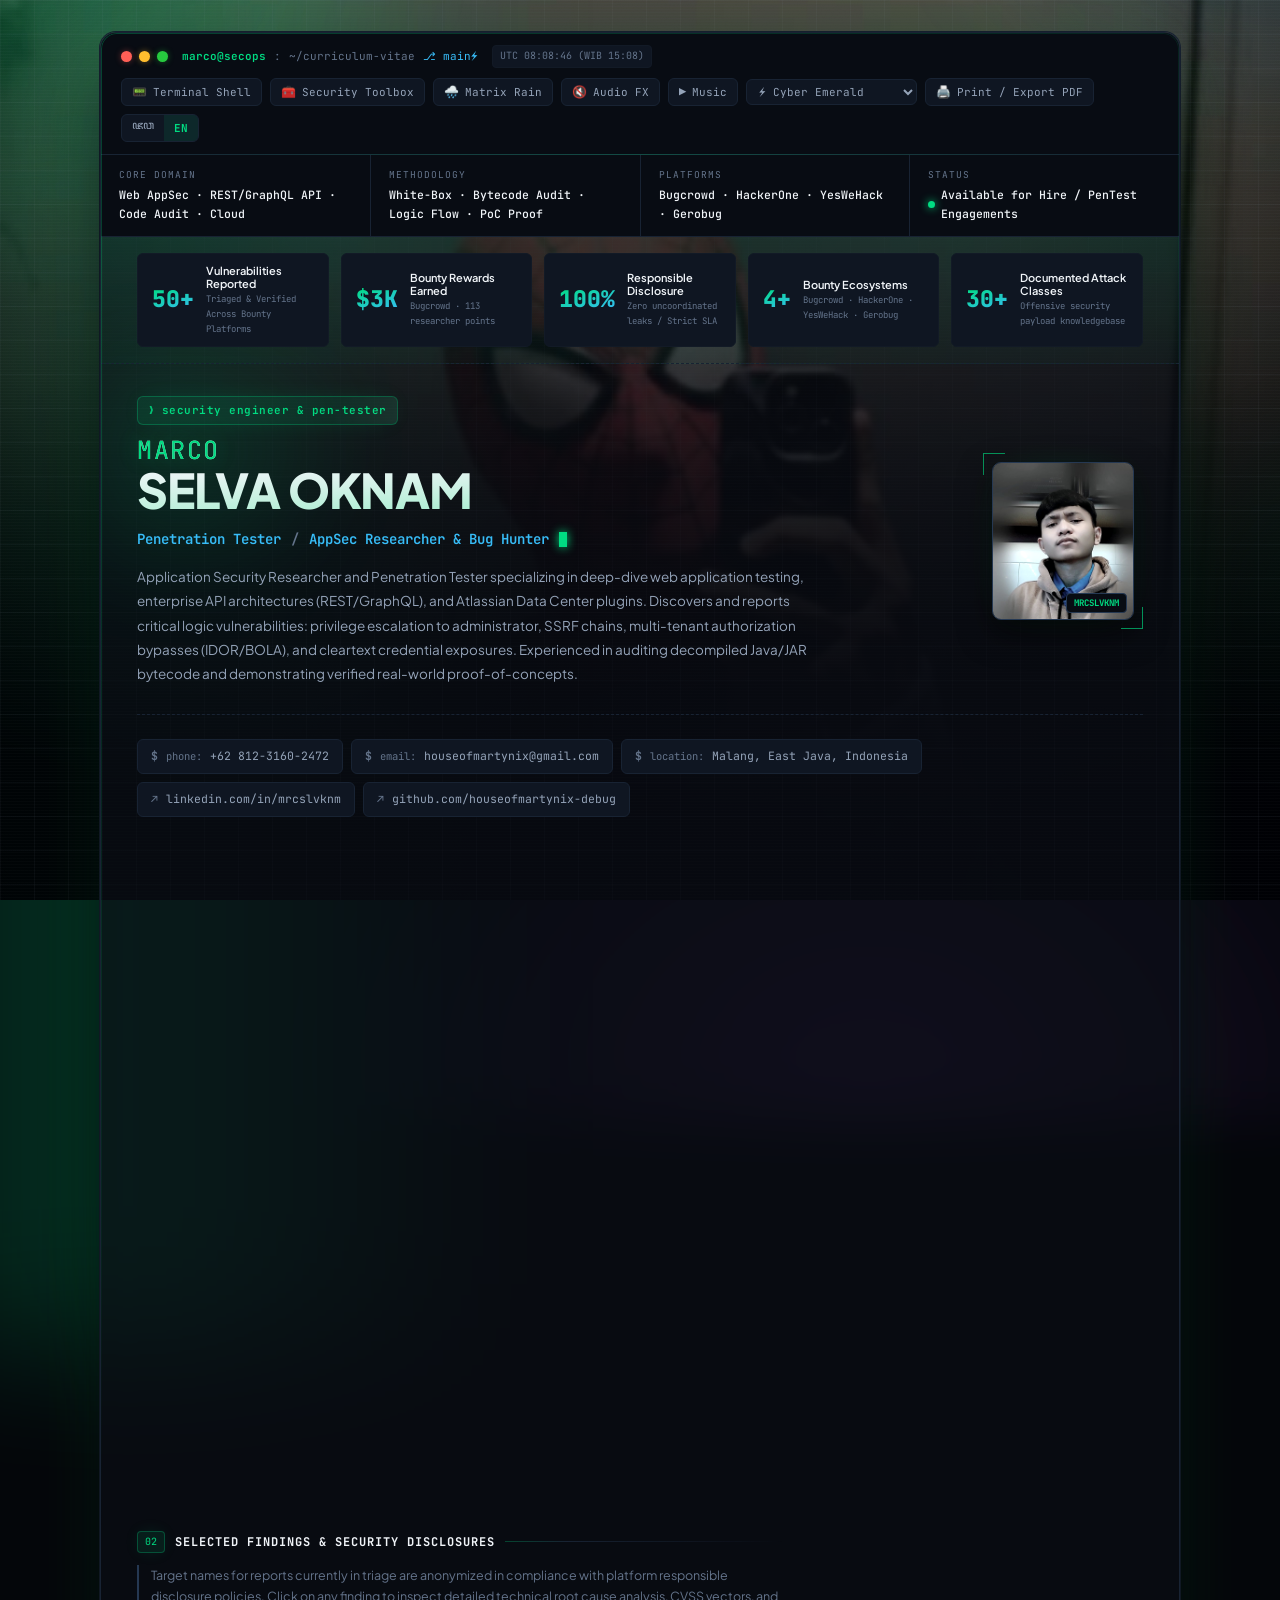
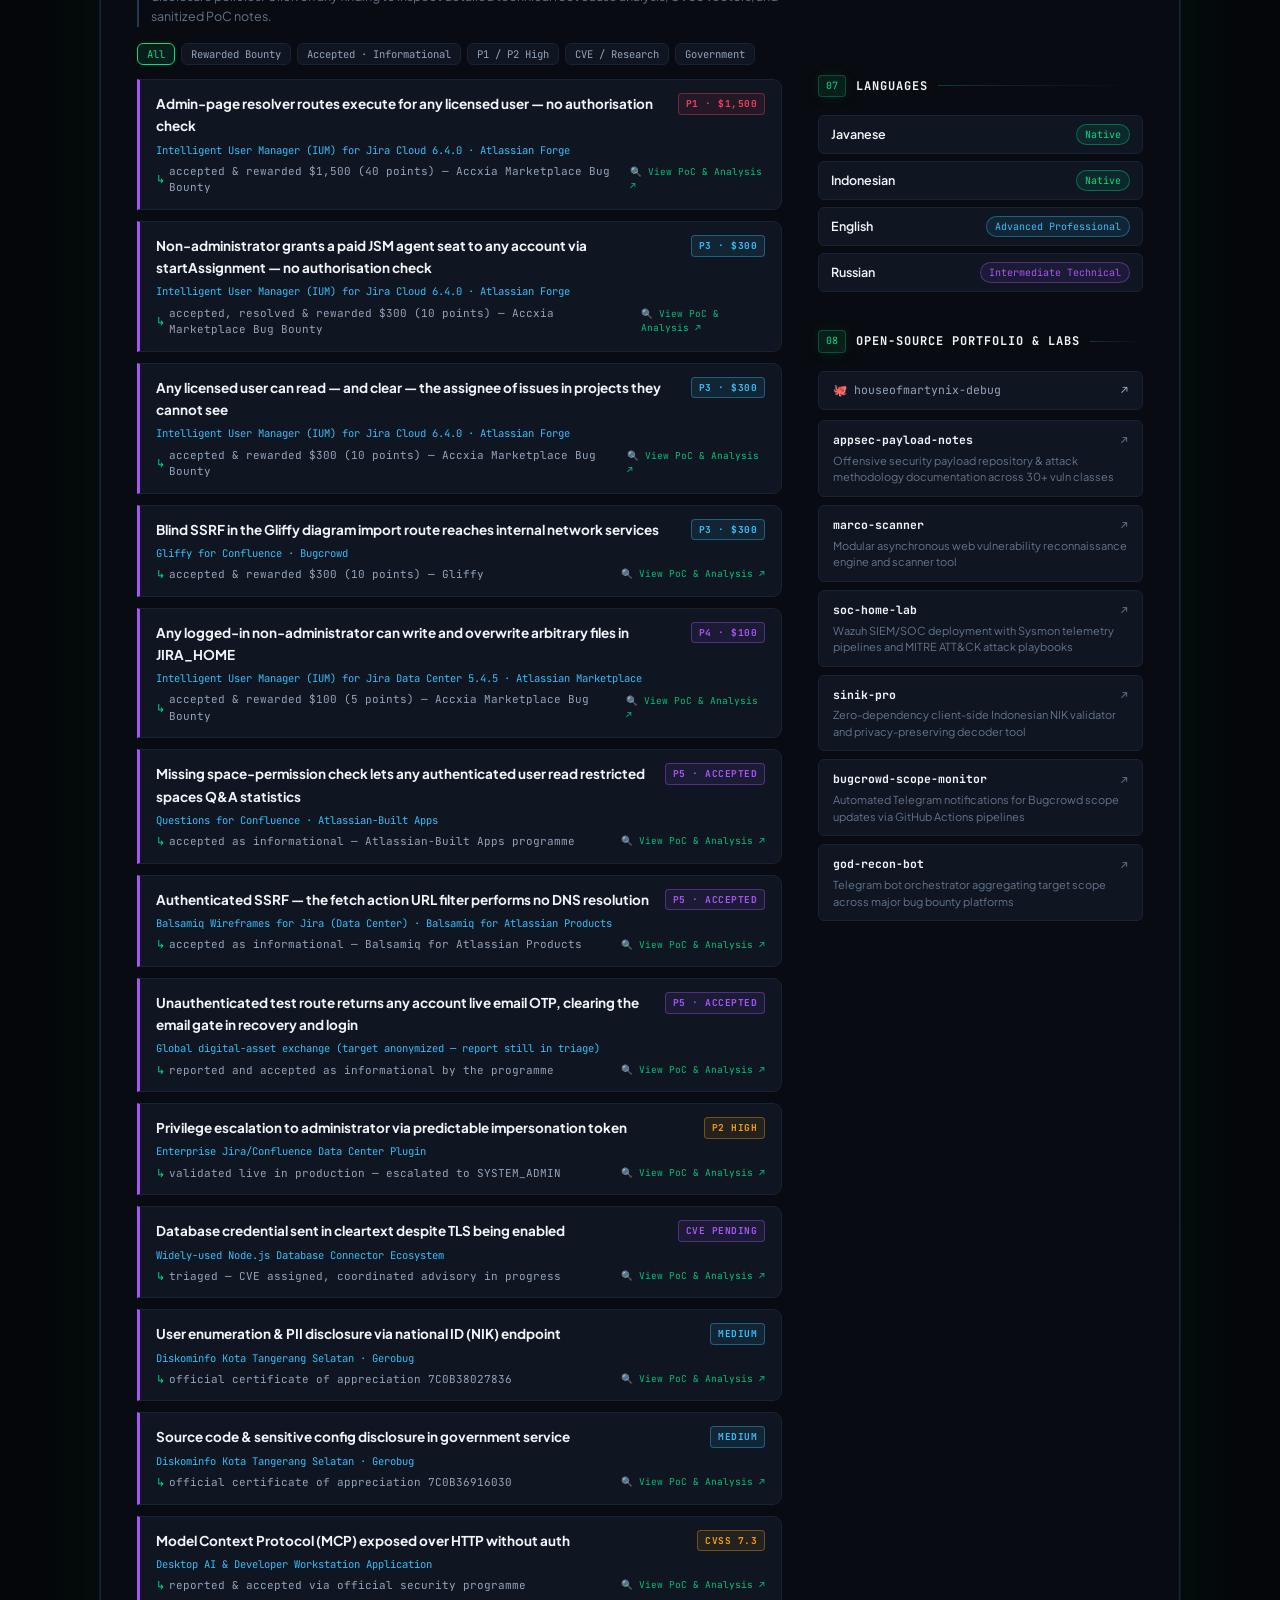
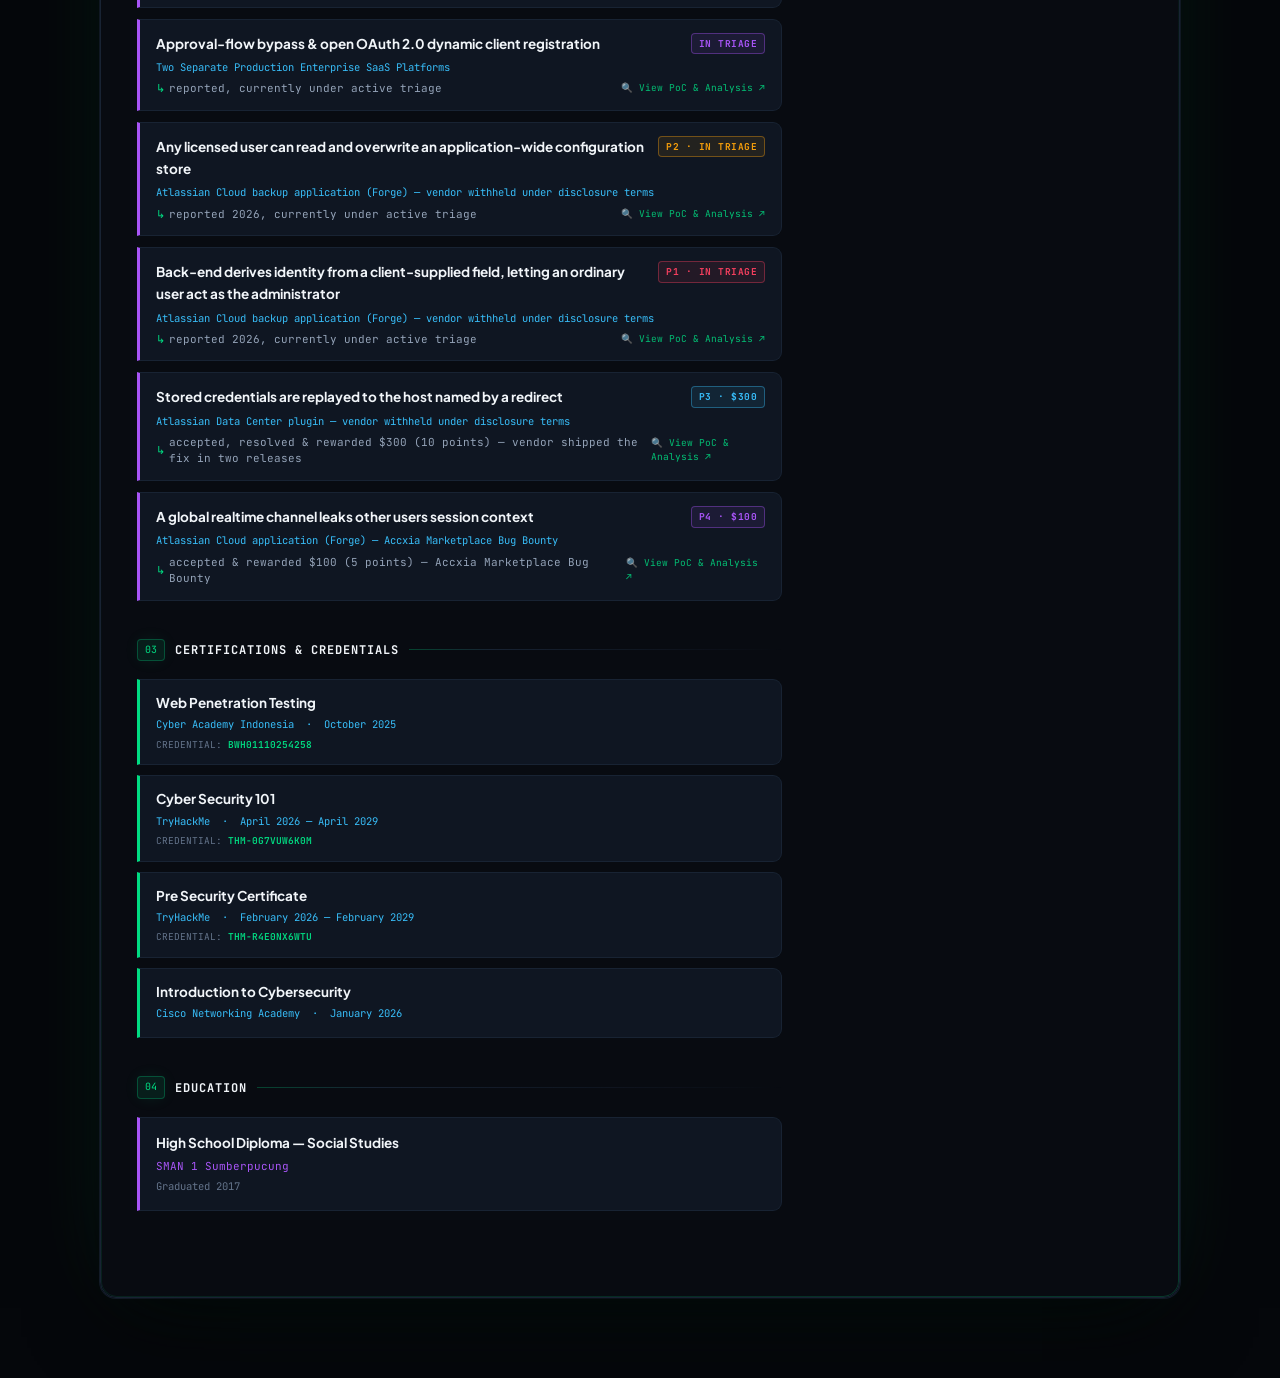
==== commit f8ce7b8f: "CV: update bounty totals to $3,000 / 113 points and add four findings Headline stats moved from $2.5" ====
--- a/en/index.html
+++ b/en/index.html
@@ -2014,10 +2014,10 @@
         </div>
       </div>
       <div class="stat-card">
-        <div class="stat-num">$2.5K</div>
+        <div class="stat-num">$3K</div>
         <div class="stat-info">
           <div class="stat-title">Bounty Rewards Earned</div>
-          <div class="stat-sub">Bugcrowd · 75 researcher points</div>
+          <div class="stat-sub">Bugcrowd · 113 researcher points</div>
         </div>
       </div>
       <div class="stat-card">
@@ -2351,6 +2351,50 @@
           <div class="f-target">Two Separate Production Enterprise SaaS Platforms</div>
           <div class="f-proof">
             <span class="f-proof-left">reported, currently under active triage</span>
+            <span class="f-poc-link">🔍 View PoC &amp; Analysis ↗</span>
+          </div>
+        </div>
+        <div class="finding-card" data-cat="high" onclick="openPoCModal('FND-15')">
+          <div class="f-head">
+            <div class="f-title">Any licensed user can read and overwrite an application-wide configuration store</div>
+            <span class="sev-chip sev-p2">P2 · In Triage</span>
+          </div>
+          <div class="f-target">Atlassian Cloud backup application (Forge) — vendor withheld under disclosure terms</div>
+          <div class="f-proof">
+            <span class="f-proof-left">reported 2026, currently under active triage</span>
+            <span class="f-poc-link">🔍 View PoC &amp; Analysis ↗</span>
+          </div>
+        </div>
+        <div class="finding-card" data-cat="high" onclick="openPoCModal('FND-16')">
+          <div class="f-head">
+            <div class="f-title">Back-end derives identity from a client-supplied field, letting an ordinary user act as the administrator</div>
+            <span class="sev-chip sev-p1">P1 · In Triage</span>
+          </div>
+          <div class="f-target">Atlassian Cloud backup application (Forge) — vendor withheld under disclosure terms</div>
+          <div class="f-proof">
+            <span class="f-proof-left">reported 2026, currently under active triage</span>
+            <span class="f-poc-link">🔍 View PoC &amp; Analysis ↗</span>
+          </div>
+        </div>
+        <div class="finding-card" data-cat="paid" onclick="openPoCModal('FND-17')">
+          <div class="f-head">
+            <div class="f-title">Stored credentials are replayed to the host named by a redirect</div>
+            <span class="sev-chip sev-p3">P3 · $300</span>
+          </div>
+          <div class="f-target">Atlassian Data Center plugin — vendor withheld under disclosure terms</div>
+          <div class="f-proof">
+            <span class="f-proof-left">accepted, resolved & rewarded $300 (10 points) — vendor shipped the fix in two releases</span>
+            <span class="f-poc-link">🔍 View PoC &amp; Analysis ↗</span>
+          </div>
+        </div>
+        <div class="finding-card" data-cat="paid" onclick="openPoCModal('FND-18')">
+          <div class="f-head">
+            <div class="f-title">A global realtime channel leaks other users session context</div>
+            <span class="sev-chip sev-p4">P4 · $100</span>
+          </div>
+          <div class="f-target">Atlassian Cloud application (Forge) — Accxia Marketplace Bug Bounty</div>
+          <div class="f-proof">
+            <span class="f-proof-left">accepted & rewarded $100 (5 points) — Accxia Marketplace Bug Bounty</span>
             <span class="f-poc-link">🔍 View PoC &amp; Analysis ↗</span>
           </div>
         </div>
@@ -2606,7 +2650,7 @@
 
 <script>
 // Data Store for Modal & CLI
-var FINDINGS_DB = [{"id": "FND-01", "title": "Admin-page resolver routes execute for any licensed user — no authorisation check", "target": "Intelligent User Manager (IUM) for Jira Cloud 6.4.0 · Atlassian Forge", "sev": "P1 · $1,500", "sev_cat": "paid", "proof": "accepted & rewarded $1,500 (40 points) — Accxia Marketplace Bug Bounty", "cvss": "Bugcrowd VRT 1.19.1 · broken_access_control > privilege_escalation · triaged P1 Critical", "cwe": "CWE-862 / CWE-285: Missing Authorization on Forge resolver routes", "root_cause": "The module is declared as a jiraAdminPage, and Forge enforces administrator access only on the page route — never on the resolver behind it. Forge leaves resolver authorisation to the app, and resolver-admin performs none, so any licensed account reaches getConfig, getAdminUsers, getOrgApiSettings, getManagement and getInstalledProducts directly.", "poc": "1. Log in to a Jira Cloud site with the app installed, as a licensed non-administrator.\n2. Open the app page and read the app context (localId, extension, installationId, version) from the browser console.\n3. Invoke the admin resolver routes with a legitimately minted Forge context token issued to that non-admin account.\n4. The actor asserts ADMINISTER = false, yet every admin route still returns success:true.", "impact": "A Jira administrator loses exclusive control of the app surface that manages users and permissions on their instance. Any licensed user can read the app configuration and licence records, the organisation API settings (including whether an org API key is configured), and enumerate the users the app manages — a complete authorisation bypass of the administrative surface.", "fix": "Check the caller permission inside every resolver, not only on the page route. Forge supplies the caller accountId in the resolver context: resolve that account ADMINISTER permission server-side and reject the call otherwise."}, {"id": "FND-02", "title": "Non-administrator grants a paid JSM agent seat to any account via startAssignment — no authorisation check", "target": "Intelligent User Manager (IUM) for Jira Cloud 6.4.0 · Atlassian Forge", "sev": "P3 · $300", "sev_cat": "paid", "proof": "accepted, resolved & rewarded $300 (10 points) — Accxia Marketplace Bug Bounty", "cvss": "Bugcrowd VRT 1.19.1 · broken_access_control > privilege_escalation · triaged P3 · resolved", "cwe": "CWE-862 / CWE-269: Missing Authorization & Improper Privilege Management", "root_cause": "The startAssignment resolver mutates paid Jira Service Management agent seats but never resolves the caller permission. Forge guards the admin page route only; the resolver behind it accepts any licensed caller, so a seat grant — a billable, licence-consuming action reserved for site administrators — executes on behalf of an ordinary user.", "poc": "1. Log in to a Jira Cloud site with the app installed, as a licensed non-administrator.\n2. Confirm the actor holds no admin rights: the Forge actor context asserts ADMINISTER = false.\n3. Invoke startAssignment with a legitimately minted Forge context token issued to that non-admin account, targeting a second account.\n4. The call returns success and the target account is granted a paid JSM agent seat — a licence-billable state change made by a user with no administrative rights.", "impact": "Any licensed user can consume the customer paid JSM agent licences at will — assigning seats the site administrator never approved, inflating the subscription bill, and handing service-desk agent capabilities to accounts that were never meant to hold them.", "fix": "Resolve the caller ADMINISTER permission inside startAssignment itself before mutating any seat, and reject the call otherwise. A route-level admin guard on the page does not protect the resolver behind it."}, {"id": "FND-03", "title": "Any licensed user can read — and clear — the assignee of issues in projects they cannot see", "target": "Intelligent User Manager (IUM) for Jira Cloud 6.4.0 · Atlassian Forge", "sev": "P3 · $300", "sev_cat": "paid", "proof": "accepted & rewarded $300 (10 points) — Accxia Marketplace Bug Bounty", "cvss": "Bugcrowd VRT 1.19.1 · broken_access_control > idor · triaged P3", "cwe": "CWE-639 / CWE-862: Authorization Bypass Through User-Controlled Key & Missing Authorization", "root_cause": "The ium-assignee-field resolvers take an issue key straight from the caller and query the Jira REST API with the app own credentials rather than the caller. Nothing re-checks the caller Browse Projects permission against that issue, so project-level permission scoping is lost the moment the request crosses into the resolver.", "poc": "1. As a licensed user, confirm a target project is not visible: it is absent from the project list and its issues are absent from search.\n2. Read the app context from the browser console on any page where the app renders.\n3. Invoke the assignee-field resolver with an issue key from that invisible project.\n4. The resolver returns the current assignee, and the unassign route clears it — both against an issue the caller has no permission to browse.", "impact": "Project-level confidentiality collapses: any licensed user can learn who works on issues inside private or restricted projects — an information leak in itself — and can strip assignees from that work, disrupting delivery in projects they were never granted access to.", "fix": "Resolve the caller Browse Projects permission on the target issue before reading or mutating it, and call the Jira API as the user rather than as the app wherever the caller permission is what should govern the result."}, {"id": "FND-04", "title": "Blind SSRF in the Gliffy diagram import route reaches internal network services", "target": "Gliffy for Confluence · Bugcrowd", "sev": "P3 · $300", "sev_cat": "paid", "proof": "accepted & rewarded $300 (10 points) — Gliffy", "cvss": "CVSS:3.1/AV:N/AC:L/PR:L/UI:N/S:C/C:L/I:N/A:N (5.8 Medium) · Bugcrowd VRT server_side_injection > ssrf · triaged P3", "cwe": "CWE-918: Server-Side Request Forgery (SSRF), blind variant", "root_cause": "The diagram import route fetches a caller-supplied URL server-side. The URL is treated as a trusted import source rather than as untrusted input, so no allowlist, loopback filter or link-local filter is applied before the server issues the request from inside the Confluence network.", "poc": "1. Log in to Confluence as an ordinary user with no administrative rights.\n2. Point the diagram import at a listener the tester controls and confirm the callback arrives from the Confluence server address, not the client.\n3. Repeat against internal-only hosts and observe the response-timing difference between a closed port and an open one.\n4. The response body is never returned to the caller — the channel is blind — but host reachability and port state are recoverable from timing.", "impact": "A logged-in Confluence user can use the server as a network probe: mapping hosts and open ports on the internal network behind the perimeter, and reaching services that trust requests originating from the Confluence host.", "fix": "Resolve the supplied URL and validate the resolved address rather than the string — reject loopback, link-local, RFC 1918 and cloud metadata ranges, re-validate after every redirect, and route the fetch through an egress proxy that cannot see internal networks."}, {"id": "FND-05", "title": "Any logged-in non-administrator can write and overwrite arbitrary files in JIRA_HOME", "target": "Intelligent User Manager (IUM) for Jira Data Center 5.4.5 · Atlassian Marketplace", "sev": "P4 · $100", "sev_cat": "paid", "proof": "accepted & rewarded $100 (5 points) — Accxia Marketplace Bug Bounty", "cvss": "Bugcrowd VRT 1.19.1 · broken_access_control > privilege_escalation · triaged P4", "cwe": "CWE-862 / CWE-434: Missing Authorization & Unrestricted File Upload", "root_cause": "IUMImageServletFilter.doFilter() runs its authentication check only inside a branch guarded by request.getMethod().equalsIgnoreCase(\"GET\"); every non-GET method falls straight through to the servlet. ImageServlet.doPost() then calls doUploadPicture() with no authentication, no administrator check, no XSRF token validation and no extension or MIME allowlist, writing into the uploads directory and calling DAO.updateUrlLog().", "poc": "1. Confirm the actor is not an administrator: /rest/api/2/mypermissions?permissions=ADMINISTER returns havePermission = false.\n2. Control — an anonymous POST to /plugins/servlet/ium-image is rejected with 401.\n3. The same request as a plain licensed user returns 200 and the file is stored.\n4. Repeat with the same filename and different content — 200, and the file on disk holds the new content.\n5. Repeat with a .html filename — 200, stored as-is; no extension or MIME validation is performed.", "impact": "A Jira administrator loses control over the contents of JIRA_HOME/uploads and over the application logo: any licensed user with no administrative rights can write files there, replace files an administrator previously uploaded, and trigger DAO.updateUrlLog() on every successful upload — a state change visible to every user of the instance. Each request may carry up to 3 MiB with no additional throttling, so any user can consume JIRA_HOME disk at will.", "fix": "Move the authorisation check out of the GET branch and apply it to the servlet itself, matching what the Confluence build of the app already does: require an administrator for doPost(), validate the XSRF token, and add an extension/MIME allowlist for the upload. Rejecting non-GET methods in the filter would also close it."}, {"id": "FND-06", "title": "Missing space-permission check lets any authenticated user read restricted spaces Q&A statistics", "target": "Questions for Confluence · Atlassian-Built Apps", "sev": "P5 · Accepted", "sev_cat": "info", "proof": "accepted as informational — Atlassian-Built Apps programme", "cvss": "CVSS:3.1/AV:N/AC:L/PR:L/UI:N/S:U/C:L/I:N/A:N (4.3 Medium as reported) · accepted P5 informational", "cwe": "CWE-862 / CWE-200: Missing Authorization & Exposure of Sensitive Information", "root_cause": "The statistics route resolves a space by key and returns its Q&A aggregates without first checking that the caller holds view permission on that space. Space permissions gate the Questions UI, but the REST route behind it is reachable directly by any authenticated session.", "poc": "1. As an authenticated user with no permission on a restricted space, confirm the space is not listed and its content is not searchable.\n2. Request the statistics route for that space key directly.\n3. The route returns aggregate Q&A data — question and answer counts, top contributors and activity — for a space the caller cannot open.", "impact": "The existence, activity level and most active participants of restricted spaces leak to any authenticated user — useful reconnaissance for an insider mapping which confidential workstreams exist and who staffs them.", "fix": "Check the caller view permission on the resolved space before assembling the statistics response, and return the same not-found response for a space the caller cannot see as for one that does not exist."}, {"id": "FND-07", "title": "Authenticated SSRF — the fetch action URL filter performs no DNS resolution", "target": "Balsamiq Wireframes for Jira (Data Center) · Balsamiq for Atlassian Products", "sev": "P5 · Accepted", "sev_cat": "info", "proof": "accepted as informational — Balsamiq for Atlassian Products", "cvss": "CVSS:3.1/AV:N/AC:H/PR:L/UI:N/S:U/C:L/I:N/A:N (3.1 Low as reported) · accepted P5 informational", "cwe": "CWE-918 / CWE-20: SSRF — host denylist evaluated on the string, never on the resolved address", "root_cause": "The fetch action filters the target on the literal hostname string. Because it never resolves the name, a hostname under the reporter control that resolves to a loopback or link-local address passes the filter unchanged, and the server then connects to the internal address the filter exists to block.", "poc": "1. Publish a hostname on a zone the tester controls that resolves to a loopback or link-local address.\n2. Supply that hostname to the fetch action as an authenticated user.\n3. The string-level filter accepts it, and the server resolves and connects to the internal address the filter was written to block.", "impact": "The control intended to keep the server away from internal addresses is bypassable, restoring the SSRF reach it was added to remove — a defence-in-depth gap rather than a directly exploitable data leak, which is why the programme accepted it as informational.", "fix": "Resolve the hostname first and validate every resolved address against the denylist, re-validating after redirects and pinning the connection to the address that was actually checked."}, {"id": "FND-08", "title": "Unauthenticated test route returns any account live email OTP, clearing the email gate in recovery and login", "target": "Global digital-asset exchange (target anonymized — report still in triage)", "sev": "P5 · Accepted", "sev_cat": "info", "proof": "reported and accepted as informational by the programme", "cvss": "CVSS:3.1/AV:N/AC:L/PR:N/UI:N/S:U/C:H/I:H/A:N (8.1 High as reported) · rated P5 informational by the programme", "cwe": "CWE-306 / CWE-640: Missing Authentication for Critical Function & Weak Password Recovery Mechanism", "root_cause": "A test route family was left reachable without authentication and echoed back the live one-time password issued to an arbitrary account. That OTP is the second factor the email gate relies on, so anything able to read it collapses the gate for both account recovery and login.", "poc": "1. Using two accounts both under the tester control, trigger the email gate on the second account from an unauthenticated session.\n2. Read that account live OTP back from the unauthenticated test route.\n3. Submit the value to the gate: it is accepted and the flow proceeds, with no access to the account inbox at any point.\n4. Reported with sanitized values only; no third-party account was ever touched.", "impact": "The email possession check stops proving possession. Anyone able to read the OTP satisfies the gate for an account they do not control — and that gate is the step both account recovery and login lean on to establish that the person is the account owner.", "fix": "Remove the test route family from any environment able to mint or read live credentials; failing that, require authentication and never return an OTP value in a response body under any circumstance."}, {"id": "FND-09", "title": "Privilege escalation to administrator via predictable impersonation token", "target": "Enterprise Jira/Confluence Data Center Plugin", "sev": "P2 High", "sev_cat": "high", "proof": "validated live in production — escalated to SYSTEM_ADMIN", "cvss": "CVSS:3.1/AV:N/AC:L/PR:L/UI:N/S:U/C:H/I:H/A:H (8.8 High)", "cwe": "CWE-287 / CWE-330: Improper Authentication & Insufficiently Random Values", "root_cause": "Decompiled Java JAR classes revealed the plugin generated tenant impersonation tokens using deterministic timestamp seeds without cryptographic entropy.", "poc": "1. Authenticate with standard low-privileged account.\n2. Reconstruct token generation seed using synchronized server HTTP response timestamps.\n3. Mint valid authorization token for administrative UID and access privileged endpoints with full SYSTEM_ADMIN capabilities.", "impact": "Complete tenant workspace takeover, unauthorized access to confidential enterprise documentation, and administrative code execution risk.", "fix": "Implement cryptographically secure pseudorandom number generator (CSPRNG, java.security.SecureRandom) and enforce strict cryptographic HMAC signing."}, {"id": "FND-10", "title": "Database credential sent in cleartext despite TLS being enabled", "target": "Widely-used Node.js Database Connector Ecosystem", "sev": "CVE Pending", "sev_cat": "cve", "proof": "triaged — CVE assigned, coordinated advisory in progress", "cvss": "CVSS:3.1/AV:N/AC:H/PR:N/UI:N/S:U/C:H/I:N/A:N (5.9 Medium)", "cwe": "CWE-319: Cleartext Transmission of Sensitive Information", "root_cause": "Connection initialization handshake race condition permitted authentication frames to be flushed over socket prior to successful TLS upgrade completion.", "poc": "1. Monitor connection traffic via tcpdump/Wireshark on local network interface.\n2. Initiate client connection to PostgreSQL/MySQL backend with ssl: true.\n3. Observe cleartext authentication packet transmitted prior to TLS handshake completion.", "impact": "Network-adjacent attackers (e.g. within shared cloud VPC/LAN) can intercept master database credentials and exfiltrate database contents.", "fix": "Queue authentication frame dispatch until the TLS secureConnect event has fully resolved and cipher negotiation is verified."}, {"id": "FND-11", "title": "User enumeration & PII disclosure via national ID (NIK) endpoint", "target": "Diskominfo Kota Tangerang Selatan · Gerobug", "sev": "Medium", "sev_cat": "gov", "proof": "official certificate of appreciation 7C0B38027836", "cvss": "CVSS:3.1/AV:N/AC:L/PR:N/UI:N/S:U/C:L/I:N/A:N (5.3 Medium)", "cwe": "CWE-200 / CWE-359: Exposure of Private Personal Information (PII)", "root_cause": "Public verification API lacked request rate-limiting and leaked differential validation responses confirming registered citizen identities.", "poc": "1. Scripted automated queries across municipal endpoint.\n2. Correlated differential JSON status codes to enumerate active citizen identification numbers without authentication.", "impact": "Mass citizen identity enumeration and privacy leakage susceptible to spear-phishing and credential stuffing campaigns.", "fix": "Implemented rate limiting, CAPTCHA verification on public forms, and standardized opaque response messaging."}, {"id": "FND-12", "title": "Source code & sensitive config disclosure in government service", "target": "Diskominfo Kota Tangerang Selatan · Gerobug", "sev": "Medium", "sev_cat": "gov", "proof": "official certificate of appreciation 7C0B36916030", "cvss": "CVSS:3.1/AV:N/AC:L/PR:N/UI:N/S:U/C:L/I:N/A:N (5.3 Medium)", "cwe": "CWE-538: File and Directory Information Exposure", "root_cause": "Exposed web root backup archives and source repository artifacts due to default web server directory indexing misconfigurations.", "poc": "1. Identified exposed static backup path via automated web enumeration.\n2. Verified downloadable archive containing application configuration details.", "impact": "Architectural disclosure and exposure of internal routing and API structures aiding targeted exploitation.", "fix": "Restricted web server file access rules, sanitized web root, and integrated pre-deployment artifact scanning in CI pipeline."}, {"id": "FND-13", "title": "Model Context Protocol (MCP) exposed over HTTP without auth", "target": "Desktop AI & Developer Workstation Application", "sev": "CVSS 7.3", "sev_cat": "high", "proof": "reported & accepted via official security programme", "cvss": "CVSS:3.1/AV:N/AC:L/PR:N/UI:R/S:U/C:H/I:H/A:N (7.3 High)", "cwe": "CWE-306: Missing Authentication for Critical Function", "root_cause": "Local MCP daemon bound HTTP socket without origin verification or authorization tokens, exposing tool execution to malicious web pages.", "poc": "1. Created cross-origin HTML PoC triggering fetch() requests to localhost daemon.\n2. Executed arbitrary local tool operations via unauthorized JSON-RPC calls.", "impact": "Arbitrary local file inspection and unauthorized agentic action execution on developer workstations.", "fix": "Added cryptographic per-session token validation and restricted CORS origins to trusted application domains."}, {"id": "FND-14", "title": "Approval-flow bypass & open OAuth 2.0 dynamic client registration", "target": "Two Separate Production Enterprise SaaS Platforms", "sev": "In Triage", "sev_cat": "high", "proof": "reported, currently under active triage", "cvss": "CVSS:3.1/AV:N/AC:L/PR:N/UI:R/S:U/C:H/I:H/A:N (8.1 High)", "cwe": "CWE-285: Improper Authorization / OAuth Flow Flaws", "root_cause": "Dynamic client registration endpoint permitted unvetted third-party client creation with wildcard redirect URIs.", "poc": "1. Register unauthenticated client with custom attacker callback URI.\n2. Initiate authorization flow and intercept authorization codes upon user authentication.", "impact": "Account takeover and arbitrary user impersonation across connected SaaS services.", "fix": "Enforce strict redirect URI exact matching and restrict dynamic client registration to pre-approved developer accounts."}];
+var FINDINGS_DB = [{"id": "FND-01", "title": "Admin-page resolver routes execute for any licensed user — no authorisation check", "target": "Intelligent User Manager (IUM) for Jira Cloud 6.4.0 · Atlassian Forge", "sev": "P1 · $1,500", "sev_cat": "paid", "proof": "accepted & rewarded $1,500 (40 points) — Accxia Marketplace Bug Bounty", "cvss": "Bugcrowd VRT 1.19.1 · broken_access_control > privilege_escalation · triaged P1 Critical", "cwe": "CWE-862 / CWE-285: Missing Authorization on Forge resolver routes", "root_cause": "The module is declared as a jiraAdminPage, and Forge enforces administrator access only on the page route — never on the resolver behind it. Forge leaves resolver authorisation to the app, and resolver-admin performs none, so any licensed account reaches getConfig, getAdminUsers, getOrgApiSettings, getManagement and getInstalledProducts directly.", "poc": "1. Log in to a Jira Cloud site with the app installed, as a licensed non-administrator.\n2. Open the app page and read the app context (localId, extension, installationId, version) from the browser console.\n3. Invoke the admin resolver routes with a legitimately minted Forge context token issued to that non-admin account.\n4. The actor asserts ADMINISTER = false, yet every admin route still returns success:true.", "impact": "A Jira administrator loses exclusive control of the app surface that manages users and permissions on their instance. Any licensed user can read the app configuration and licence records, the organisation API settings (including whether an org API key is configured), and enumerate the users the app manages — a complete authorisation bypass of the administrative surface.", "fix": "Check the caller permission inside every resolver, not only on the page route. Forge supplies the caller accountId in the resolver context: resolve that account ADMINISTER permission server-side and reject the call otherwise."}, {"id": "FND-02", "title": "Non-administrator grants a paid JSM agent seat to any account via startAssignment — no authorisation check", "target": "Intelligent User Manager (IUM) for Jira Cloud 6.4.0 · Atlassian Forge", "sev": "P3 · $300", "sev_cat": "paid", "proof": "accepted, resolved & rewarded $300 (10 points) — Accxia Marketplace Bug Bounty", "cvss": "Bugcrowd VRT 1.19.1 · broken_access_control > privilege_escalation · triaged P3 · resolved", "cwe": "CWE-862 / CWE-269: Missing Authorization & Improper Privilege Management", "root_cause": "The startAssignment resolver mutates paid Jira Service Management agent seats but never resolves the caller permission. Forge guards the admin page route only; the resolver behind it accepts any licensed caller, so a seat grant — a billable, licence-consuming action reserved for site administrators — executes on behalf of an ordinary user.", "poc": "1. Log in to a Jira Cloud site with the app installed, as a licensed non-administrator.\n2. Confirm the actor holds no admin rights: the Forge actor context asserts ADMINISTER = false.\n3. Invoke startAssignment with a legitimately minted Forge context token issued to that non-admin account, targeting a second account.\n4. The call returns success and the target account is granted a paid JSM agent seat — a licence-billable state change made by a user with no administrative rights.", "impact": "Any licensed user can consume the customer paid JSM agent licences at will — assigning seats the site administrator never approved, inflating the subscription bill, and handing service-desk agent capabilities to accounts that were never meant to hold them.", "fix": "Resolve the caller ADMINISTER permission inside startAssignment itself before mutating any seat, and reject the call otherwise. A route-level admin guard on the page does not protect the resolver behind it."}, {"id": "FND-03", "title": "Any licensed user can read — and clear — the assignee of issues in projects they cannot see", "target": "Intelligent User Manager (IUM) for Jira Cloud 6.4.0 · Atlassian Forge", "sev": "P3 · $300", "sev_cat": "paid", "proof": "accepted & rewarded $300 (10 points) — Accxia Marketplace Bug Bounty", "cvss": "Bugcrowd VRT 1.19.1 · broken_access_control > idor · triaged P3", "cwe": "CWE-639 / CWE-862: Authorization Bypass Through User-Controlled Key & Missing Authorization", "root_cause": "The ium-assignee-field resolvers take an issue key straight from the caller and query the Jira REST API with the app own credentials rather than the caller. Nothing re-checks the caller Browse Projects permission against that issue, so project-level permission scoping is lost the moment the request crosses into the resolver.", "poc": "1. As a licensed user, confirm a target project is not visible: it is absent from the project list and its issues are absent from search.\n2. Read the app context from the browser console on any page where the app renders.\n3. Invoke the assignee-field resolver with an issue key from that invisible project.\n4. The resolver returns the current assignee, and the unassign route clears it — both against an issue the caller has no permission to browse.", "impact": "Project-level confidentiality collapses: any licensed user can learn who works on issues inside private or restricted projects — an information leak in itself — and can strip assignees from that work, disrupting delivery in projects they were never granted access to.", "fix": "Resolve the caller Browse Projects permission on the target issue before reading or mutating it, and call the Jira API as the user rather than as the app wherever the caller permission is what should govern the result."}, {"id": "FND-04", "title": "Blind SSRF in the Gliffy diagram import route reaches internal network services", "target": "Gliffy for Confluence · Bugcrowd", "sev": "P3 · $300", "sev_cat": "paid", "proof": "accepted & rewarded $300 (10 points) — Gliffy", "cvss": "CVSS:3.1/AV:N/AC:L/PR:L/UI:N/S:C/C:L/I:N/A:N (5.8 Medium) · Bugcrowd VRT server_side_injection > ssrf · triaged P3", "cwe": "CWE-918: Server-Side Request Forgery (SSRF), blind variant", "root_cause": "The diagram import route fetches a caller-supplied URL server-side. The URL is treated as a trusted import source rather than as untrusted input, so no allowlist, loopback filter or link-local filter is applied before the server issues the request from inside the Confluence network.", "poc": "1. Log in to Confluence as an ordinary user with no administrative rights.\n2. Point the diagram import at a listener the tester controls and confirm the callback arrives from the Confluence server address, not the client.\n3. Repeat against internal-only hosts and observe the response-timing difference between a closed port and an open one.\n4. The response body is never returned to the caller — the channel is blind — but host reachability and port state are recoverable from timing.", "impact": "A logged-in Confluence user can use the server as a network probe: mapping hosts and open ports on the internal network behind the perimeter, and reaching services that trust requests originating from the Confluence host.", "fix": "Resolve the supplied URL and validate the resolved address rather than the string — reject loopback, link-local, RFC 1918 and cloud metadata ranges, re-validate after every redirect, and route the fetch through an egress proxy that cannot see internal networks."}, {"id": "FND-05", "title": "Any logged-in non-administrator can write and overwrite arbitrary files in JIRA_HOME", "target": "Intelligent User Manager (IUM) for Jira Data Center 5.4.5 · Atlassian Marketplace", "sev": "P4 · $100", "sev_cat": "paid", "proof": "accepted & rewarded $100 (5 points) — Accxia Marketplace Bug Bounty", "cvss": "Bugcrowd VRT 1.19.1 · broken_access_control > privilege_escalation · triaged P4", "cwe": "CWE-862 / CWE-434: Missing Authorization & Unrestricted File Upload", "root_cause": "IUMImageServletFilter.doFilter() runs its authentication check only inside a branch guarded by request.getMethod().equalsIgnoreCase(\"GET\"); every non-GET method falls straight through to the servlet. ImageServlet.doPost() then calls doUploadPicture() with no authentication, no administrator check, no XSRF token validation and no extension or MIME allowlist, writing into the uploads directory and calling DAO.updateUrlLog().", "poc": "1. Confirm the actor is not an administrator: /rest/api/2/mypermissions?permissions=ADMINISTER returns havePermission = false.\n2. Control — an anonymous POST to /plugins/servlet/ium-image is rejected with 401.\n3. The same request as a plain licensed user returns 200 and the file is stored.\n4. Repeat with the same filename and different content — 200, and the file on disk holds the new content.\n5. Repeat with a .html filename — 200, stored as-is; no extension or MIME validation is performed.", "impact": "A Jira administrator loses control over the contents of JIRA_HOME/uploads and over the application logo: any licensed user with no administrative rights can write files there, replace files an administrator previously uploaded, and trigger DAO.updateUrlLog() on every successful upload — a state change visible to every user of the instance. Each request may carry up to 3 MiB with no additional throttling, so any user can consume JIRA_HOME disk at will.", "fix": "Move the authorisation check out of the GET branch and apply it to the servlet itself, matching what the Confluence build of the app already does: require an administrator for doPost(), validate the XSRF token, and add an extension/MIME allowlist for the upload. Rejecting non-GET methods in the filter would also close it."}, {"id": "FND-06", "title": "Missing space-permission check lets any authenticated user read restricted spaces Q&A statistics", "target": "Questions for Confluence · Atlassian-Built Apps", "sev": "P5 · Accepted", "sev_cat": "info", "proof": "accepted as informational — Atlassian-Built Apps programme", "cvss": "CVSS:3.1/AV:N/AC:L/PR:L/UI:N/S:U/C:L/I:N/A:N (4.3 Medium as reported) · accepted P5 informational", "cwe": "CWE-862 / CWE-200: Missing Authorization & Exposure of Sensitive Information", "root_cause": "The statistics route resolves a space by key and returns its Q&A aggregates without first checking that the caller holds view permission on that space. Space permissions gate the Questions UI, but the REST route behind it is reachable directly by any authenticated session.", "poc": "1. As an authenticated user with no permission on a restricted space, confirm the space is not listed and its content is not searchable.\n2. Request the statistics route for that space key directly.\n3. The route returns aggregate Q&A data — question and answer counts, top contributors and activity — for a space the caller cannot open.", "impact": "The existence, activity level and most active participants of restricted spaces leak to any authenticated user — useful reconnaissance for an insider mapping which confidential workstreams exist and who staffs them.", "fix": "Check the caller view permission on the resolved space before assembling the statistics response, and return the same not-found response for a space the caller cannot see as for one that does not exist."}, {"id": "FND-07", "title": "Authenticated SSRF — the fetch action URL filter performs no DNS resolution", "target": "Balsamiq Wireframes for Jira (Data Center) · Balsamiq for Atlassian Products", "sev": "P5 · Accepted", "sev_cat": "info", "proof": "accepted as informational — Balsamiq for Atlassian Products", "cvss": "CVSS:3.1/AV:N/AC:H/PR:L/UI:N/S:U/C:L/I:N/A:N (3.1 Low as reported) · accepted P5 informational", "cwe": "CWE-918 / CWE-20: SSRF — host denylist evaluated on the string, never on the resolved address", "root_cause": "The fetch action filters the target on the literal hostname string. Because it never resolves the name, a hostname under the reporter control that resolves to a loopback or link-local address passes the filter unchanged, and the server then connects to the internal address the filter exists to block.", "poc": "1. Publish a hostname on a zone the tester controls that resolves to a loopback or link-local address.\n2. Supply that hostname to the fetch action as an authenticated user.\n3. The string-level filter accepts it, and the server resolves and connects to the internal address the filter was written to block.", "impact": "The control intended to keep the server away from internal addresses is bypassable, restoring the SSRF reach it was added to remove — a defence-in-depth gap rather than a directly exploitable data leak, which is why the programme accepted it as informational.", "fix": "Resolve the hostname first and validate every resolved address against the denylist, re-validating after redirects and pinning the connection to the address that was actually checked."}, {"id": "FND-08", "title": "Unauthenticated test route returns any account live email OTP, clearing the email gate in recovery and login", "target": "Global digital-asset exchange (target anonymized — report still in triage)", "sev": "P5 · Accepted", "sev_cat": "info", "proof": "reported and accepted as informational by the programme", "cvss": "CVSS:3.1/AV:N/AC:L/PR:N/UI:N/S:U/C:H/I:H/A:N (8.1 High as reported) · rated P5 informational by the programme", "cwe": "CWE-306 / CWE-640: Missing Authentication for Critical Function & Weak Password Recovery Mechanism", "root_cause": "A test route family was left reachable without authentication and echoed back the live one-time password issued to an arbitrary account. That OTP is the second factor the email gate relies on, so anything able to read it collapses the gate for both account recovery and login.", "poc": "1. Using two accounts both under the tester control, trigger the email gate on the second account from an unauthenticated session.\n2. Read that account live OTP back from the unauthenticated test route.\n3. Submit the value to the gate: it is accepted and the flow proceeds, with no access to the account inbox at any point.\n4. Reported with sanitized values only; no third-party account was ever touched.", "impact": "The email possession check stops proving possession. Anyone able to read the OTP satisfies the gate for an account they do not control — and that gate is the step both account recovery and login lean on to establish that the person is the account owner.", "fix": "Remove the test route family from any environment able to mint or read live credentials; failing that, require authentication and never return an OTP value in a response body under any circumstance."}, {"id": "FND-09", "title": "Privilege escalation to administrator via predictable impersonation token", "target": "Enterprise Jira/Confluence Data Center Plugin", "sev": "P2 High", "sev_cat": "high", "proof": "validated live in production — escalated to SYSTEM_ADMIN", "cvss": "CVSS:3.1/AV:N/AC:L/PR:L/UI:N/S:U/C:H/I:H/A:H (8.8 High)", "cwe": "CWE-287 / CWE-330: Improper Authentication & Insufficiently Random Values", "root_cause": "Decompiled Java JAR classes revealed the plugin generated tenant impersonation tokens using deterministic timestamp seeds without cryptographic entropy.", "poc": "1. Authenticate with standard low-privileged account.\n2. Reconstruct token generation seed using synchronized server HTTP response timestamps.\n3. Mint valid authorization token for administrative UID and access privileged endpoints with full SYSTEM_ADMIN capabilities.", "impact": "Complete tenant workspace takeover, unauthorized access to confidential enterprise documentation, and administrative code execution risk.", "fix": "Implement cryptographically secure pseudorandom number generator (CSPRNG, java.security.SecureRandom) and enforce strict cryptographic HMAC signing."}, {"id": "FND-10", "title": "Database credential sent in cleartext despite TLS being enabled", "target": "Widely-used Node.js Database Connector Ecosystem", "sev": "CVE Pending", "sev_cat": "cve", "proof": "triaged — CVE assigned, coordinated advisory in progress", "cvss": "CVSS:3.1/AV:N/AC:H/PR:N/UI:N/S:U/C:H/I:N/A:N (5.9 Medium)", "cwe": "CWE-319: Cleartext Transmission of Sensitive Information", "root_cause": "Connection initialization handshake race condition permitted authentication frames to be flushed over socket prior to successful TLS upgrade completion.", "poc": "1. Monitor connection traffic via tcpdump/Wireshark on local network interface.\n2. Initiate client connection to PostgreSQL/MySQL backend with ssl: true.\n3. Observe cleartext authentication packet transmitted prior to TLS handshake completion.", "impact": "Network-adjacent attackers (e.g. within shared cloud VPC/LAN) can intercept master database credentials and exfiltrate database contents.", "fix": "Queue authentication frame dispatch until the TLS secureConnect event has fully resolved and cipher negotiation is verified."}, {"id": "FND-11", "title": "User enumeration & PII disclosure via national ID (NIK) endpoint", "target": "Diskominfo Kota Tangerang Selatan · Gerobug", "sev": "Medium", "sev_cat": "gov", "proof": "official certificate of appreciation 7C0B38027836", "cvss": "CVSS:3.1/AV:N/AC:L/PR:N/UI:N/S:U/C:L/I:N/A:N (5.3 Medium)", "cwe": "CWE-200 / CWE-359: Exposure of Private Personal Information (PII)", "root_cause": "Public verification API lacked request rate-limiting and leaked differential validation responses confirming registered citizen identities.", "poc": "1. Scripted automated queries across municipal endpoint.\n2. Correlated differential JSON status codes to enumerate active citizen identification numbers without authentication.", "impact": "Mass citizen identity enumeration and privacy leakage susceptible to spear-phishing and credential stuffing campaigns.", "fix": "Implemented rate limiting, CAPTCHA verification on public forms, and standardized opaque response messaging."}, {"id": "FND-12", "title": "Source code & sensitive config disclosure in government service", "target": "Diskominfo Kota Tangerang Selatan · Gerobug", "sev": "Medium", "sev_cat": "gov", "proof": "official certificate of appreciation 7C0B36916030", "cvss": "CVSS:3.1/AV:N/AC:L/PR:N/UI:N/S:U/C:L/I:N/A:N (5.3 Medium)", "cwe": "CWE-538: File and Directory Information Exposure", "root_cause": "Exposed web root backup archives and source repository artifacts due to default web server directory indexing misconfigurations.", "poc": "1. Identified exposed static backup path via automated web enumeration.\n2. Verified downloadable archive containing application configuration details.", "impact": "Architectural disclosure and exposure of internal routing and API structures aiding targeted exploitation.", "fix": "Restricted web server file access rules, sanitized web root, and integrated pre-deployment artifact scanning in CI pipeline."}, {"id": "FND-13", "title": "Model Context Protocol (MCP) exposed over HTTP without auth", "target": "Desktop AI & Developer Workstation Application", "sev": "CVSS 7.3", "sev_cat": "high", "proof": "reported & accepted via official security programme", "cvss": "CVSS:3.1/AV:N/AC:L/PR:N/UI:R/S:U/C:H/I:H/A:N (7.3 High)", "cwe": "CWE-306: Missing Authentication for Critical Function", "root_cause": "Local MCP daemon bound HTTP socket without origin verification or authorization tokens, exposing tool execution to malicious web pages.", "poc": "1. Created cross-origin HTML PoC triggering fetch() requests to localhost daemon.\n2. Executed arbitrary local tool operations via unauthorized JSON-RPC calls.", "impact": "Arbitrary local file inspection and unauthorized agentic action execution on developer workstations.", "fix": "Added cryptographic per-session token validation and restricted CORS origins to trusted application domains."}, {"id": "FND-14", "title": "Approval-flow bypass & open OAuth 2.0 dynamic client registration", "target": "Two Separate Production Enterprise SaaS Platforms", "sev": "In Triage", "sev_cat": "high", "proof": "reported, currently under active triage", "cvss": "CVSS:3.1/AV:N/AC:L/PR:N/UI:R/S:U/C:H/I:H/A:N (8.1 High)", "cwe": "CWE-285: Improper Authorization / OAuth Flow Flaws", "root_cause": "Dynamic client registration endpoint permitted unvetted third-party client creation with wildcard redirect URIs.", "poc": "1. Register unauthenticated client with custom attacker callback URI.\n2. Initiate authorization flow and intercept authorization codes upon user authentication.", "impact": "Account takeover and arbitrary user impersonation across connected SaaS services.", "fix": "Enforce strict redirect URI exact matching and restrict dynamic client registration to pre-approved developer accounts."}, {"id": "FND-15", "title": "Any licensed user can read and overwrite an application-wide configuration store", "target": "Atlassian Cloud backup application (Forge) — vendor withheld under disclosure terms", "sev": "P2 · In Triage", "sev_cat": "high", "proof": "reported 2026, currently under active triage", "cvss": "Bugcrowd VRT · broken_access_control > privilege_escalation", "cwe": "CWE-862: Missing Authorization", "root_cause": "Every module the app ships is an administrator surface, but the administrator check exists only as a client-side display condition. The back-end never verifies the caller privilege, so any licensed user of the site can invoke it.", "poc": "1. Confirm the actor is not an administrator: the permissions API returns havePermission = false.\n2. As that actor, write a value into the application configuration store — the request is accepted.\n3. As the administrator, repeat the operation that consumes it — it now fails.\n4. Restore the original value — the operation succeeds again, proving the cause and effect.", "impact": "Any licensed user — including one who cannot even see the app — can disable the site backup protection and replace the credential the product runs with, with no indication to the administrator that another user caused it.", "fix": "Enforce the administrator check inside the back-end resolver, not only in the module display conditions."}, {"id": "FND-16", "title": "Back-end derives identity from a client-supplied field, letting an ordinary user act as the administrator", "target": "Atlassian Cloud backup application (Forge) — vendor withheld under disclosure terms", "sev": "P1 · In Triage", "sev_cat": "high", "proof": "reported 2026, currently under active triage", "cvss": "Bugcrowd VRT · broken_authentication_and_session_management > authentication_bypass", "cwe": "CWE-287 / CWE-639: Improper Authentication & Authorization Bypass Through User-Controlled Key", "root_cause": "The front-end attaches an accountId to every back-end call, and the resolver uses that client-supplied value as the acting identity instead of the identity the platform signs into the invocation context token.", "poc": "1. Call the function with the actor own accountId — refused.\n2. Repeat the identical call, changing only that field to the administrator account id — it succeeds.\n3. The signed context token in the same request still identifies the actor, showing the platform supplied the correct identity and the application ignored it.\n4. Positive control: the administrator receives the identical value, confirming the data is genuinely the administrator.", "impact": "An ordinary licensed user obtains cryptographic key material and the tenant configuration record, and can act as the administrator inside the application.", "fix": "Take the acting identity from the platform-signed invocation context and never use a client-supplied account id for authorization decisions."}, {"id": "FND-17", "title": "Stored credentials are replayed to the host named by a redirect", "target": "Atlassian Data Center plugin — vendor withheld under disclosure terms", "sev": "P3 · $300", "sev_cat": "paid", "proof": "accepted, resolved & rewarded $300 (10 points) — vendor shipped the fix in two releases", "cvss": "Bugcrowd VRT · sensitive_data_exposure > disclosure_of_secrets > for_internal_asset · triaged P3", "cwe": "CWE-522: Insufficiently Protected Credentials", "root_cause": "The server-side HTTP client kept the configured authentication header while following a redirect, even when the redirect hop pointed at a different origin from the one the credential was configured for.", "poc": "1. Configure a source that requires authentication, using test credentials.\n2. Point it at a host that answers with a redirect to a collector host.\n3. The collector receives the configured credentials in full.", "impact": "Anyone able to set or influence the source target harvests the credentials an administrator stored in the product.", "fix": "Drop the authentication header whenever a redirect hop changes origin."}, {"id": "FND-18", "title": "A global realtime channel leaks other users session context", "target": "Atlassian Cloud application (Forge) — Accxia Marketplace Bug Bounty", "sev": "P4 · $100", "sev_cat": "paid", "proof": "accepted & rewarded $100 (5 points) — Accxia Marketplace Bug Bounty", "cvss": "Bugcrowd VRT · broken_access_control · triaged P4", "cwe": "CWE-200: Exposure of Sensitive Information to an Unauthorized Actor", "root_cause": "A realtime channel was shared globally instead of being scoped per user, so messages intended for one session were delivered to other users of the same site as well.", "poc": "1. Open the app as the first user and listen on the realtime channel.\n2. Open the app as a second user in a separate session.\n3. The first user receives context belonging to the second user session.", "impact": "Another user session context leaks to any licensed user who has the application open.", "fix": "Scope the realtime channel per user and never broadcast per-user context on a shared channel."}];
 
 // Web Audio API Sound Synthesizer
 var audioCtx = null;
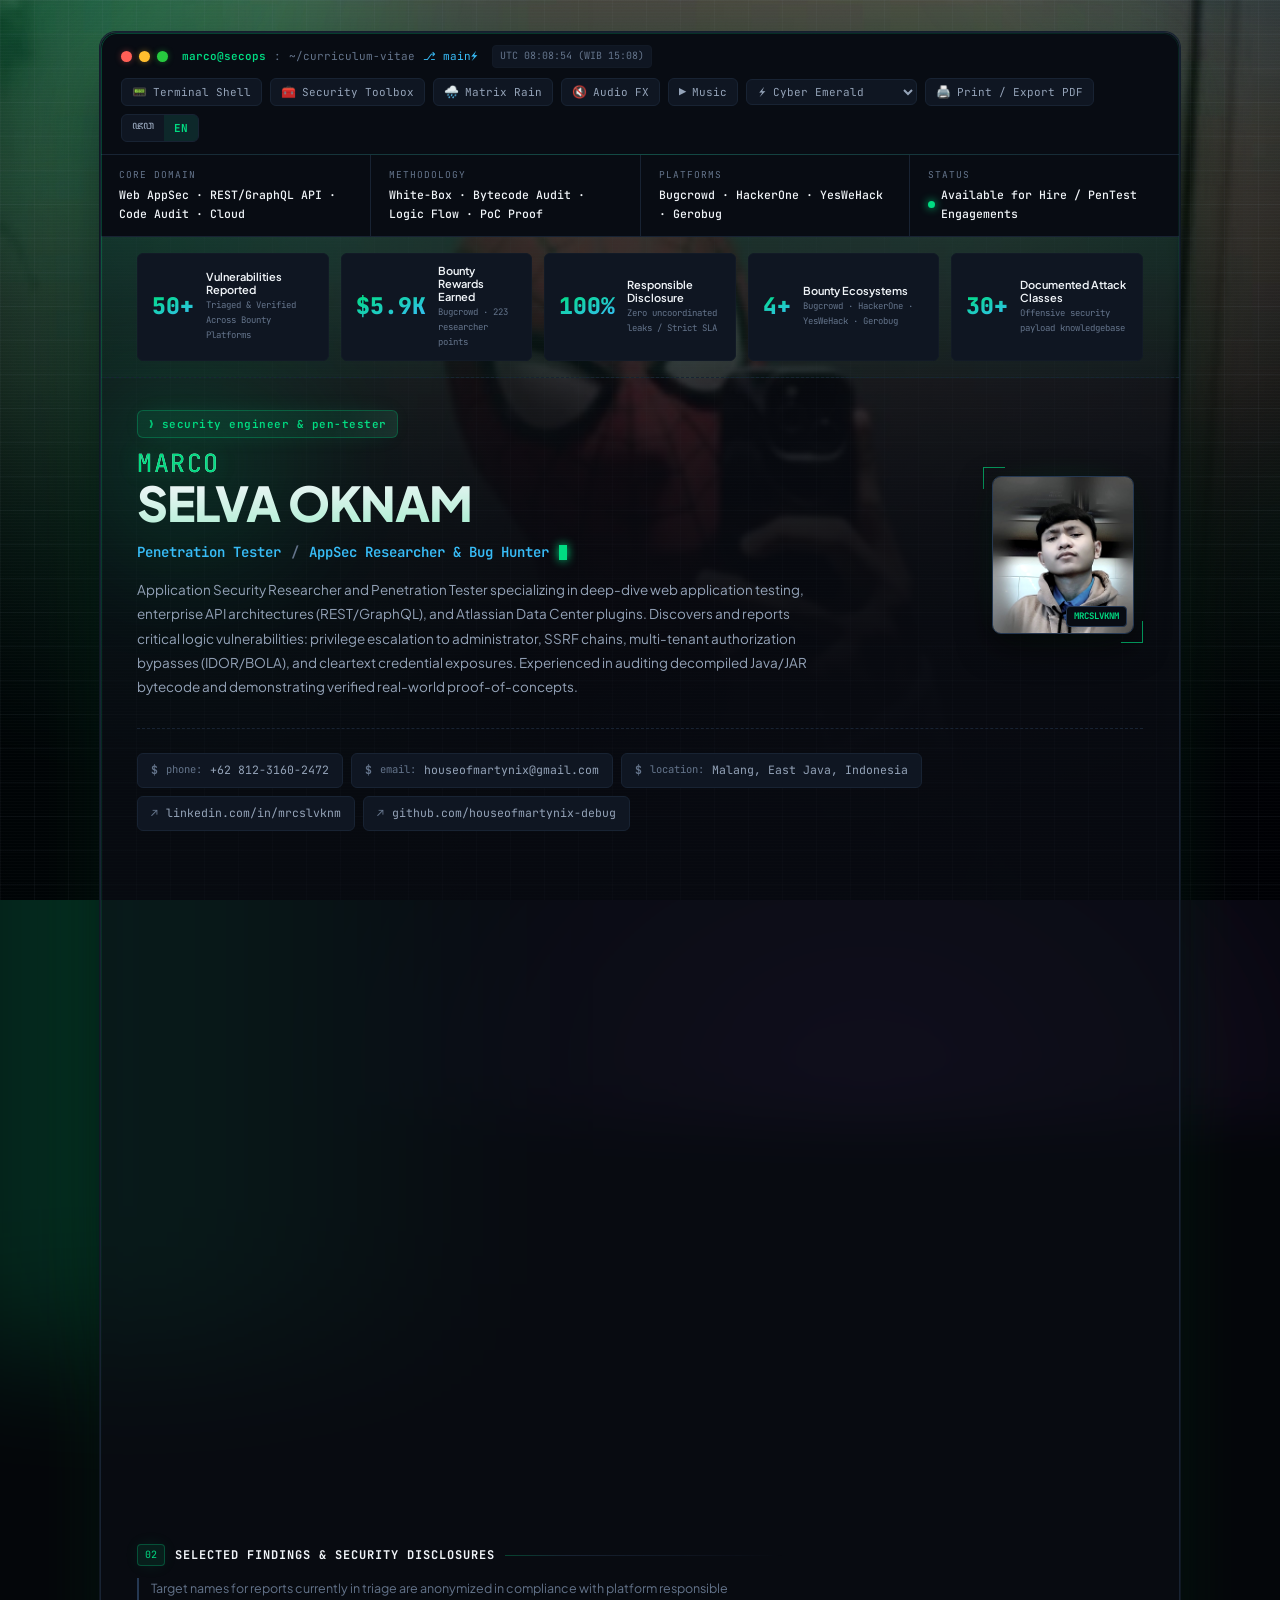
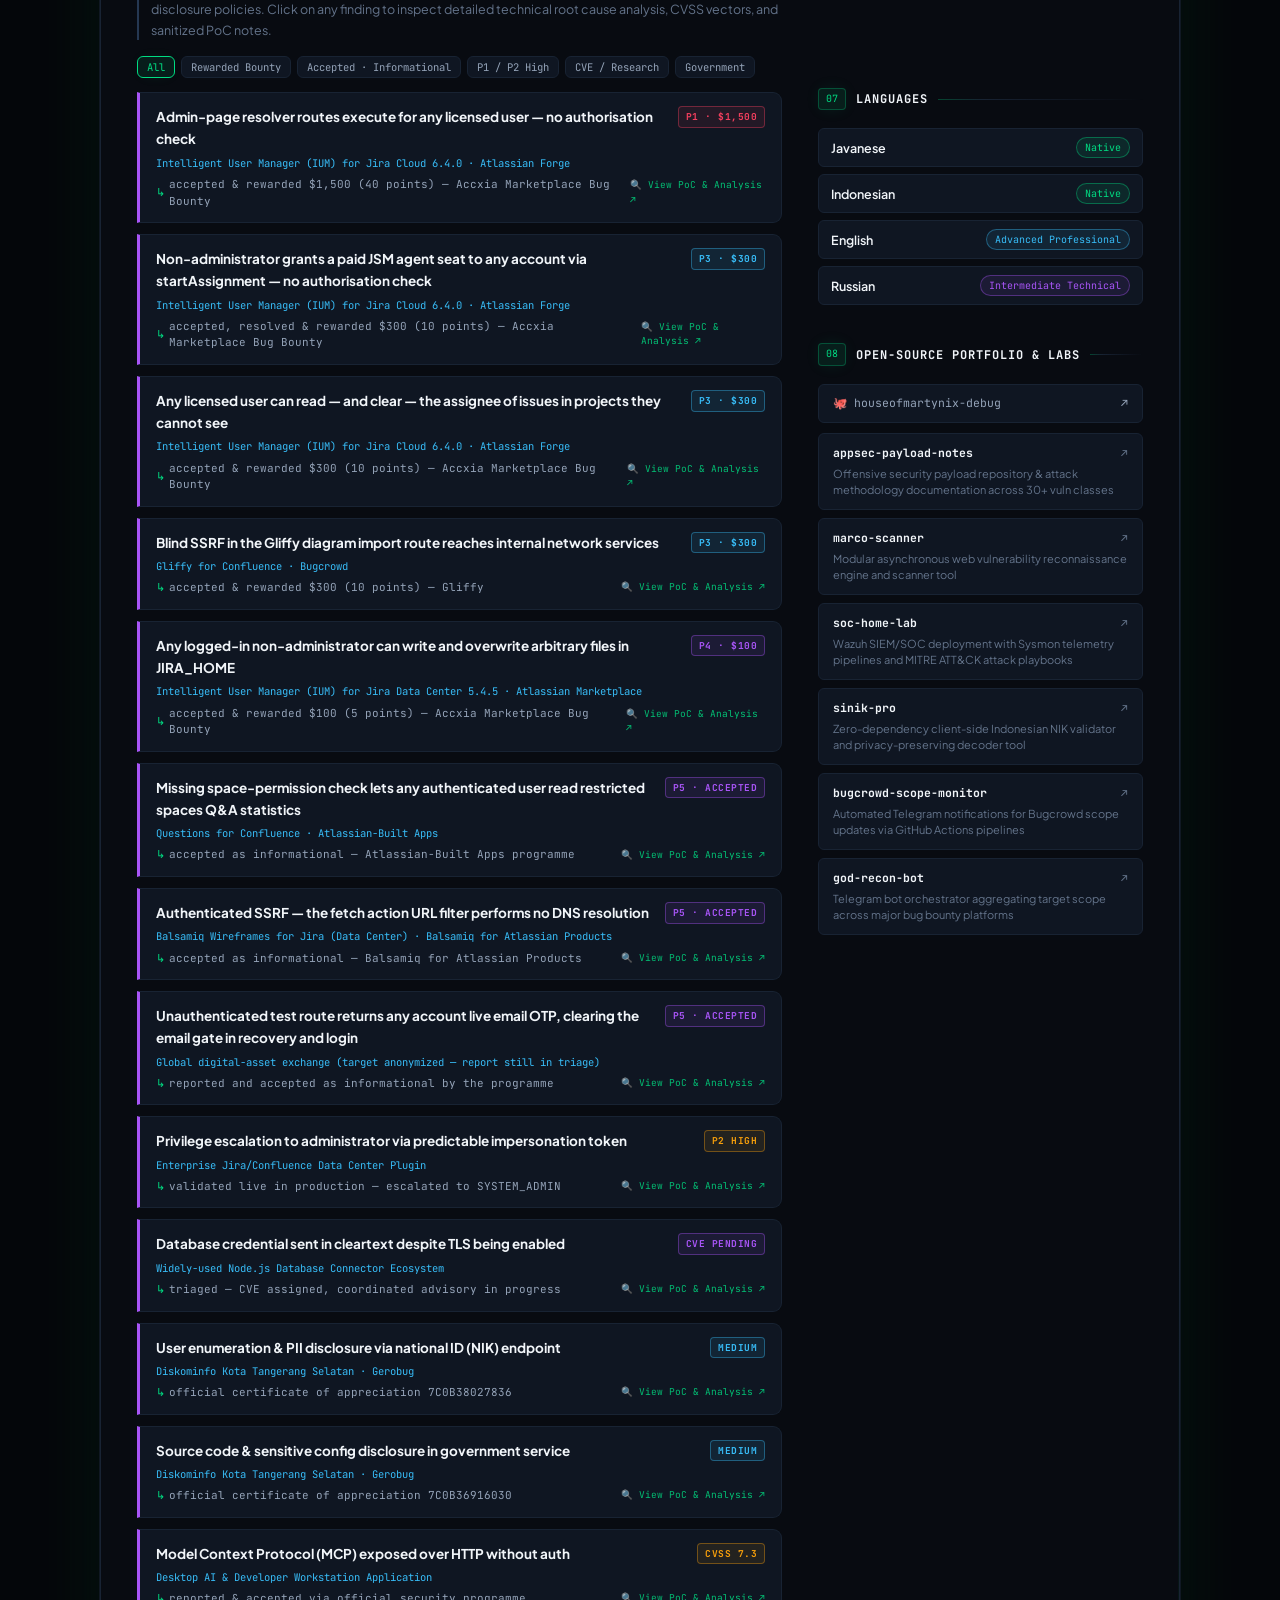
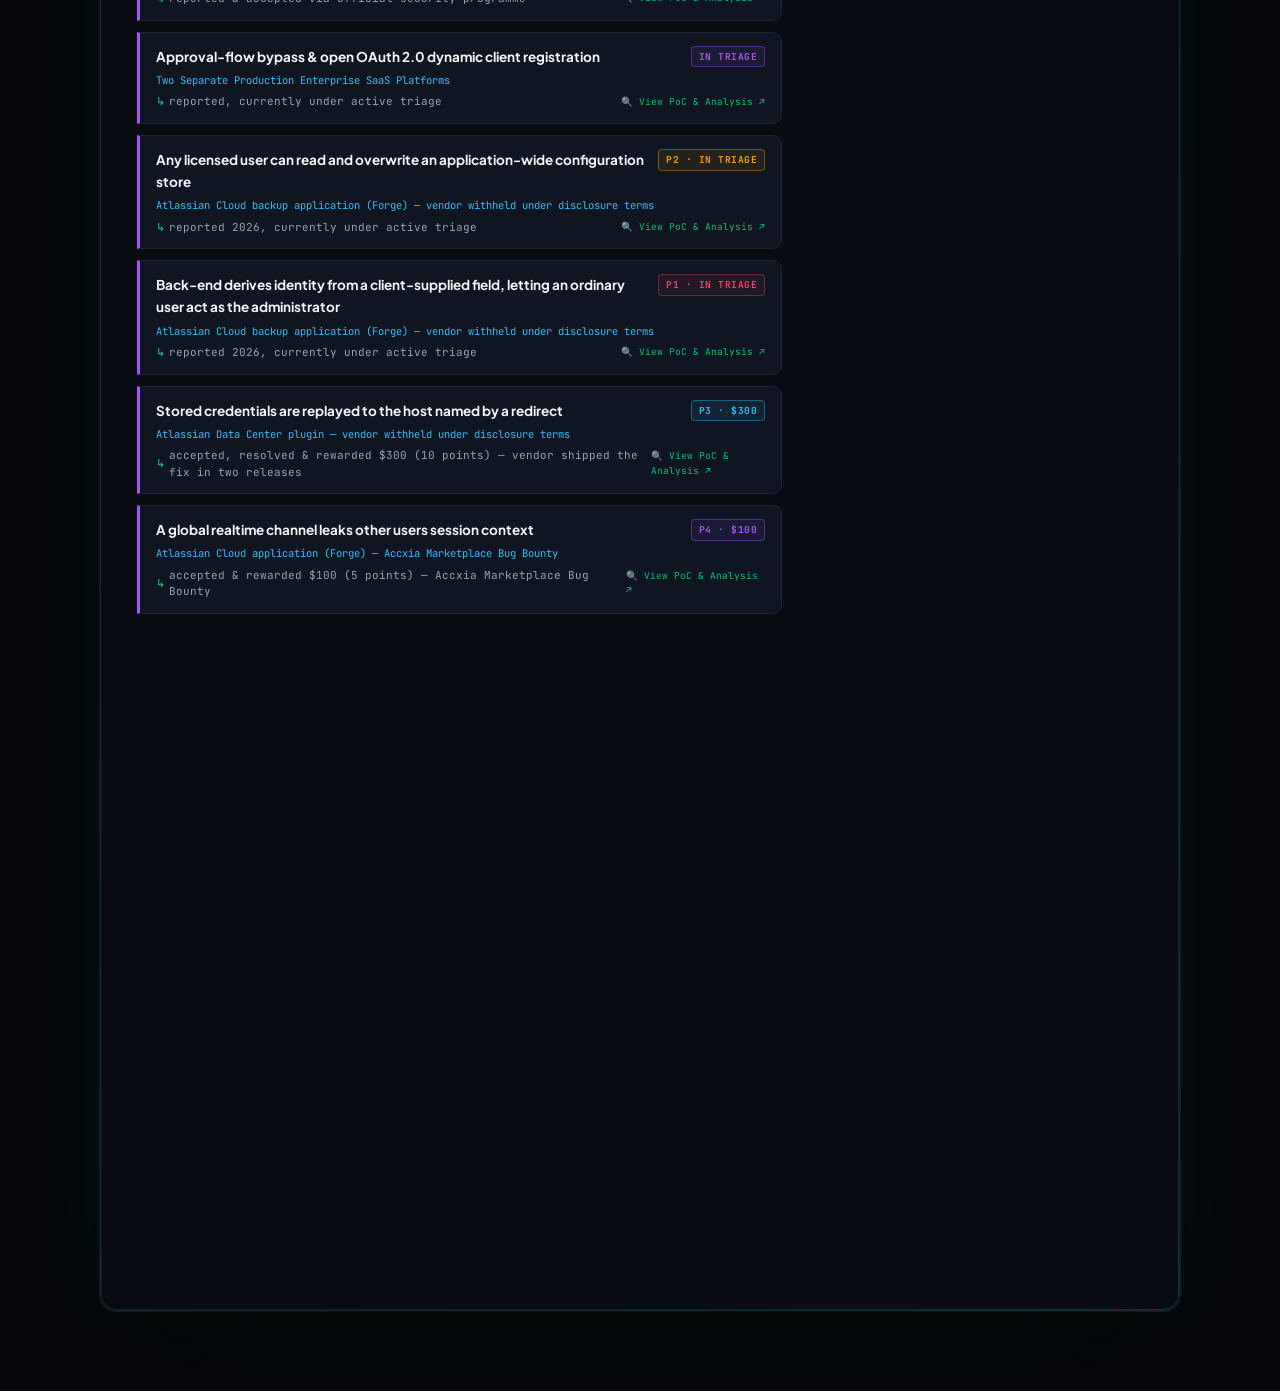
==== commit 80aeb1a4: "CV: update bounty totals to $5,900 / 223 points Refresh headline stats and README to the current pub" ====
--- a/en/index.html
+++ b/en/index.html
@@ -2014,10 +2014,10 @@
         </div>
       </div>
       <div class="stat-card">
-        <div class="stat-num">$3K</div>
+        <div class="stat-num">$5.9K</div>
         <div class="stat-info">
           <div class="stat-title">Bounty Rewards Earned</div>
-          <div class="stat-sub">Bugcrowd · 113 researcher points</div>
+          <div class="stat-sub">Bugcrowd · 223 researcher points</div>
         </div>
       </div>
       <div class="stat-card">
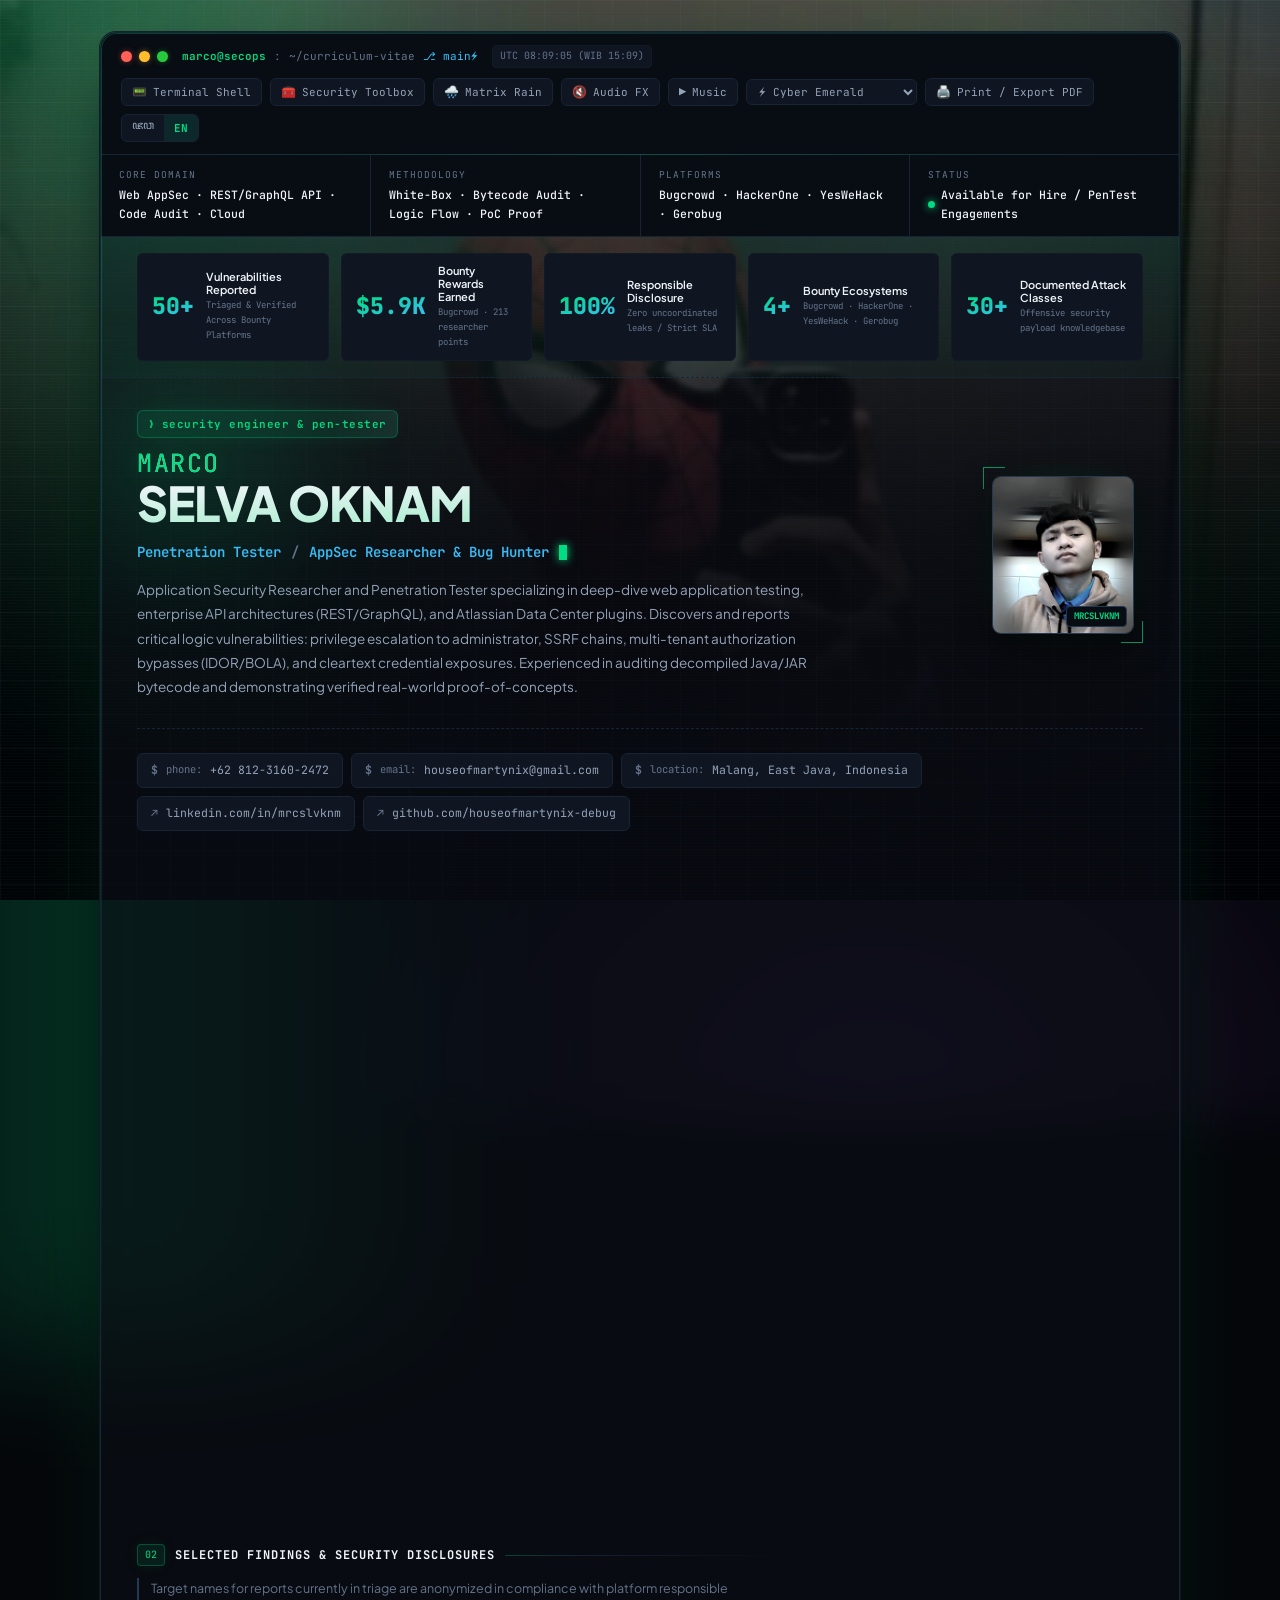
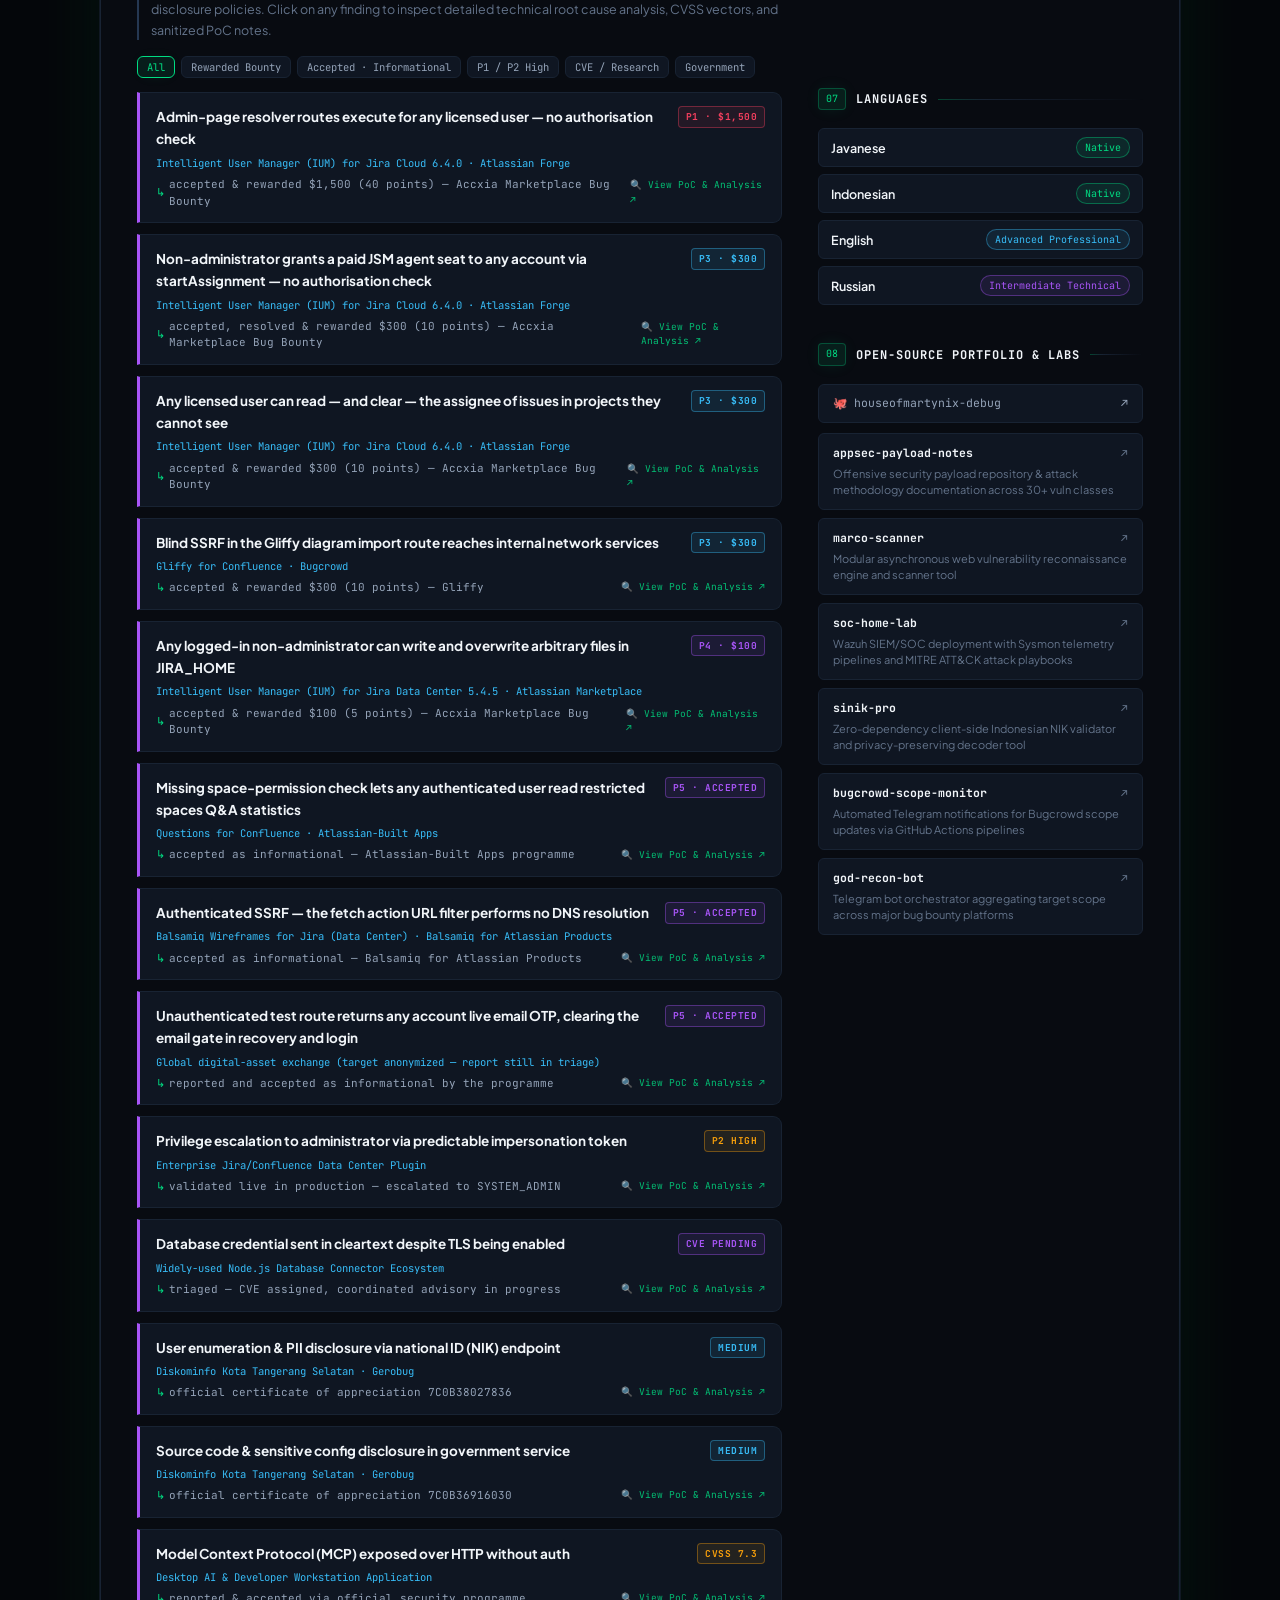
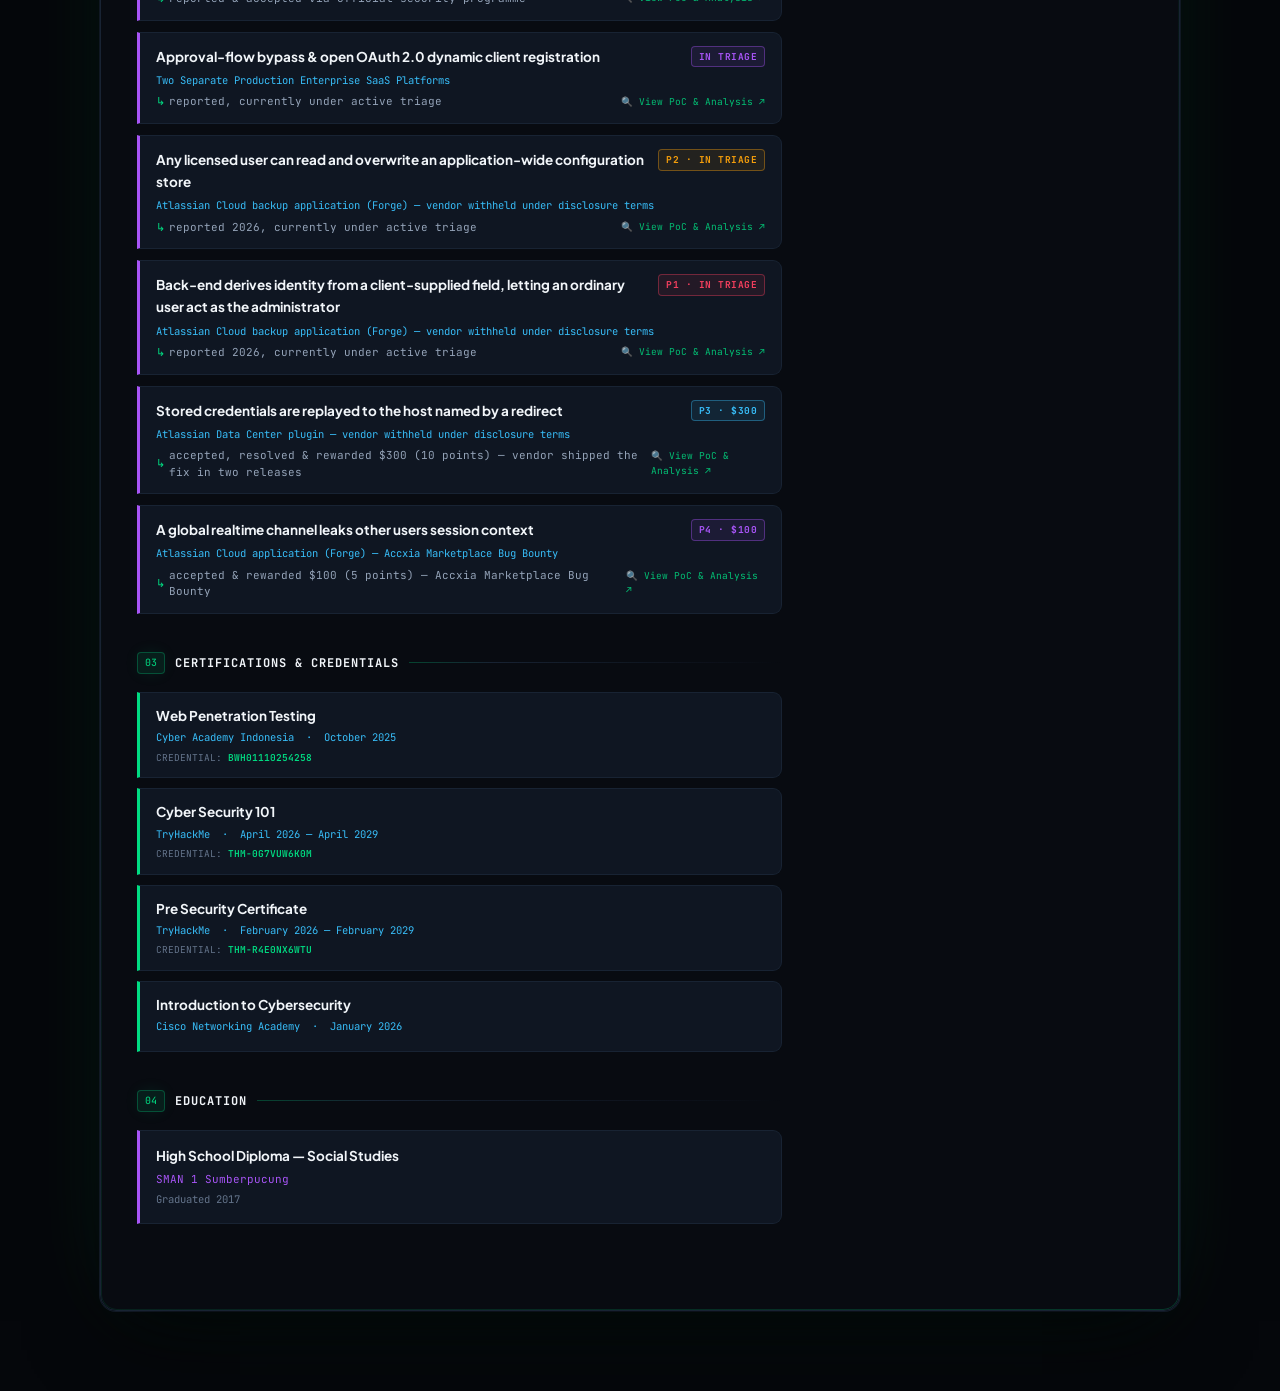
==== commit b2feed5f: "CV: correct points to 213 and paid-programme count to six Verified against the live Bugcrowd payment" ====
--- a/en/index.html
+++ b/en/index.html
@@ -2017,7 +2017,7 @@
         <div class="stat-num">$5.9K</div>
         <div class="stat-info">
           <div class="stat-title">Bounty Rewards Earned</div>
-          <div class="stat-sub">Bugcrowd · 223 researcher points</div>
+          <div class="stat-sub">Bugcrowd · 213 researcher points</div>
         </div>
       </div>
       <div class="stat-card">
